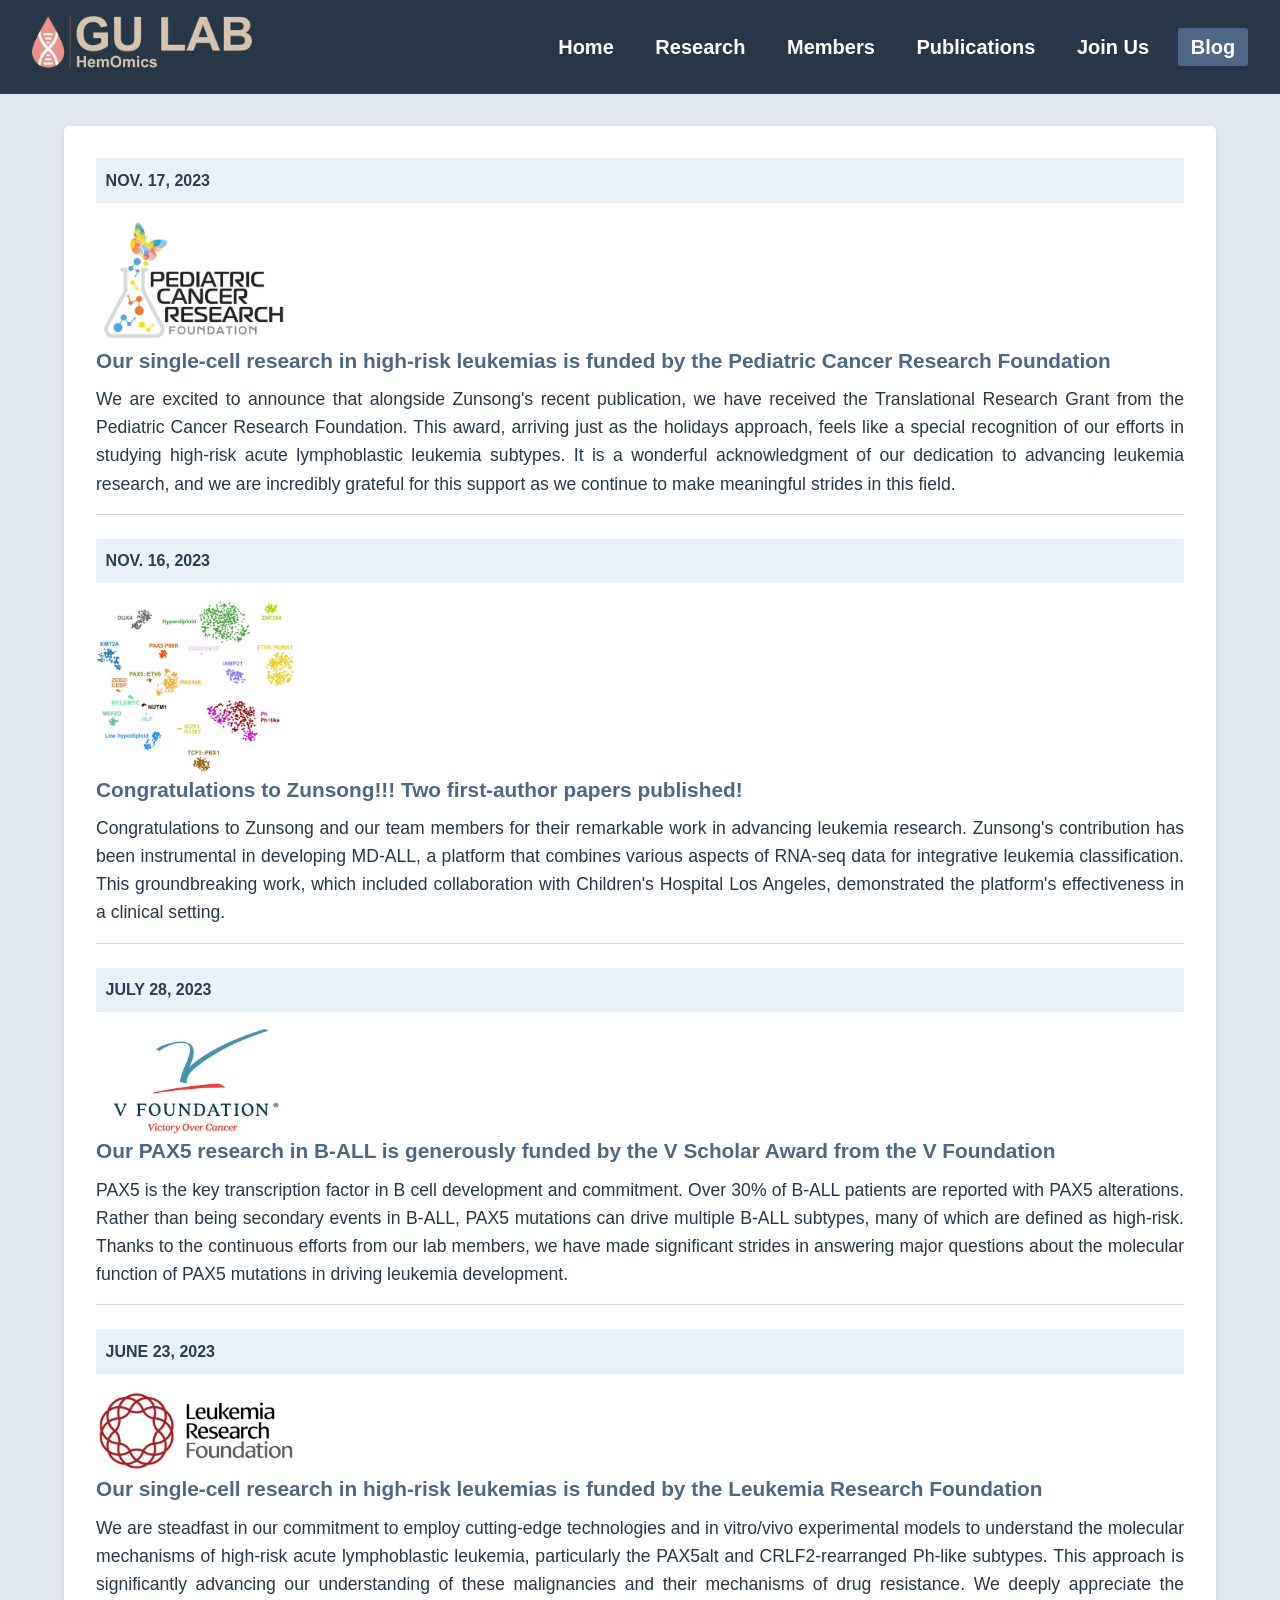
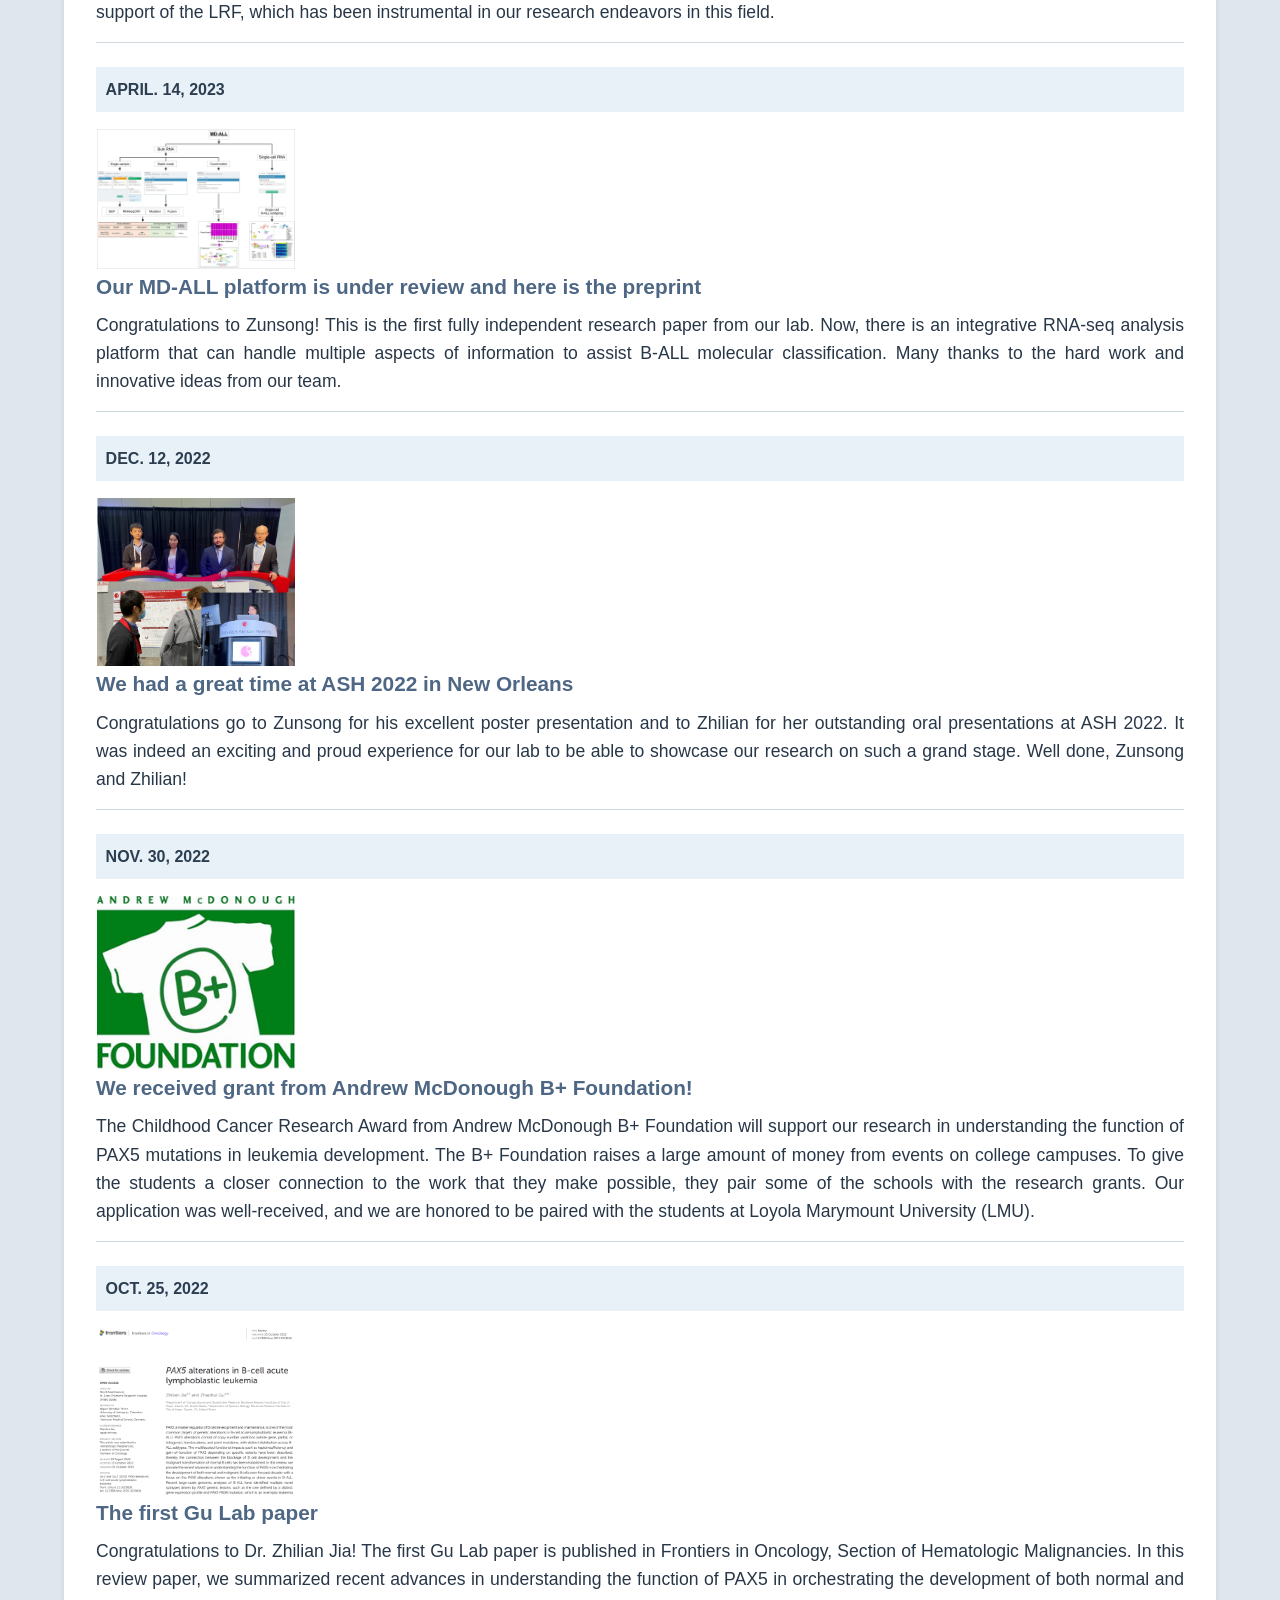
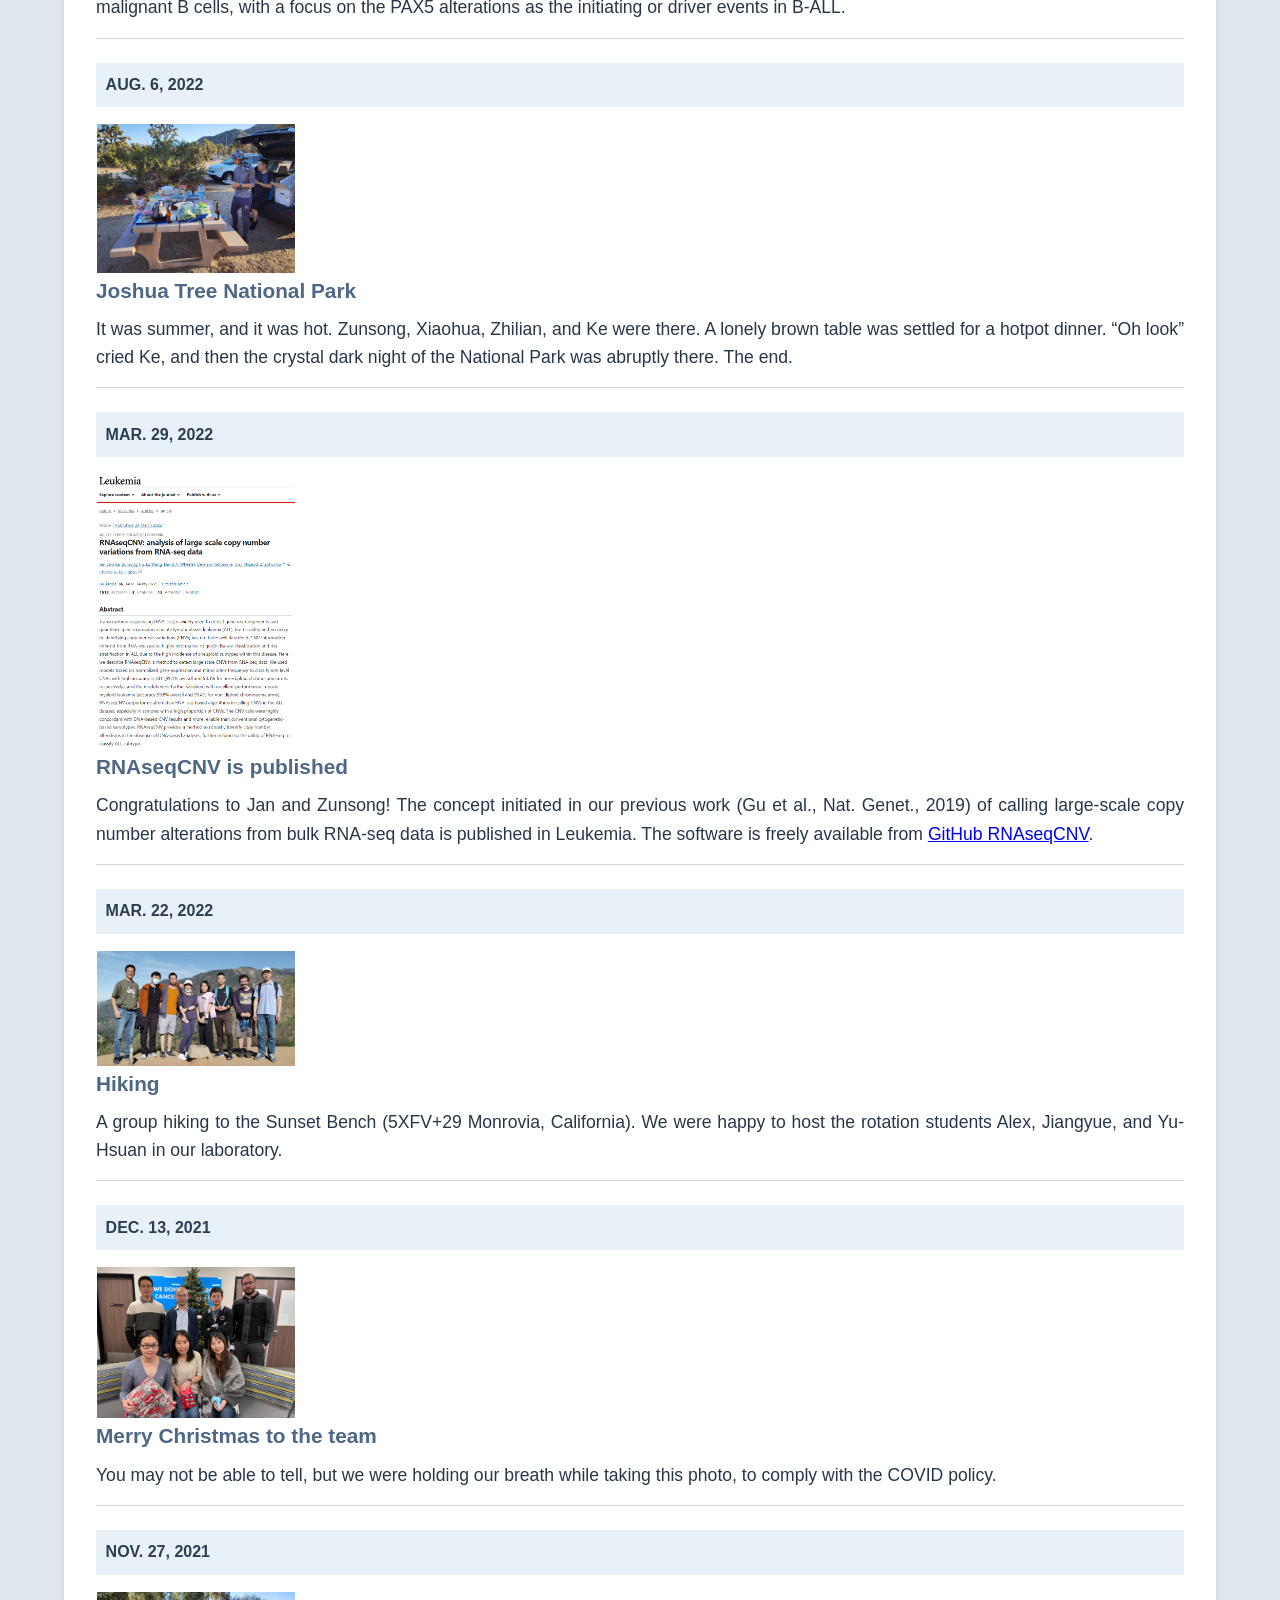
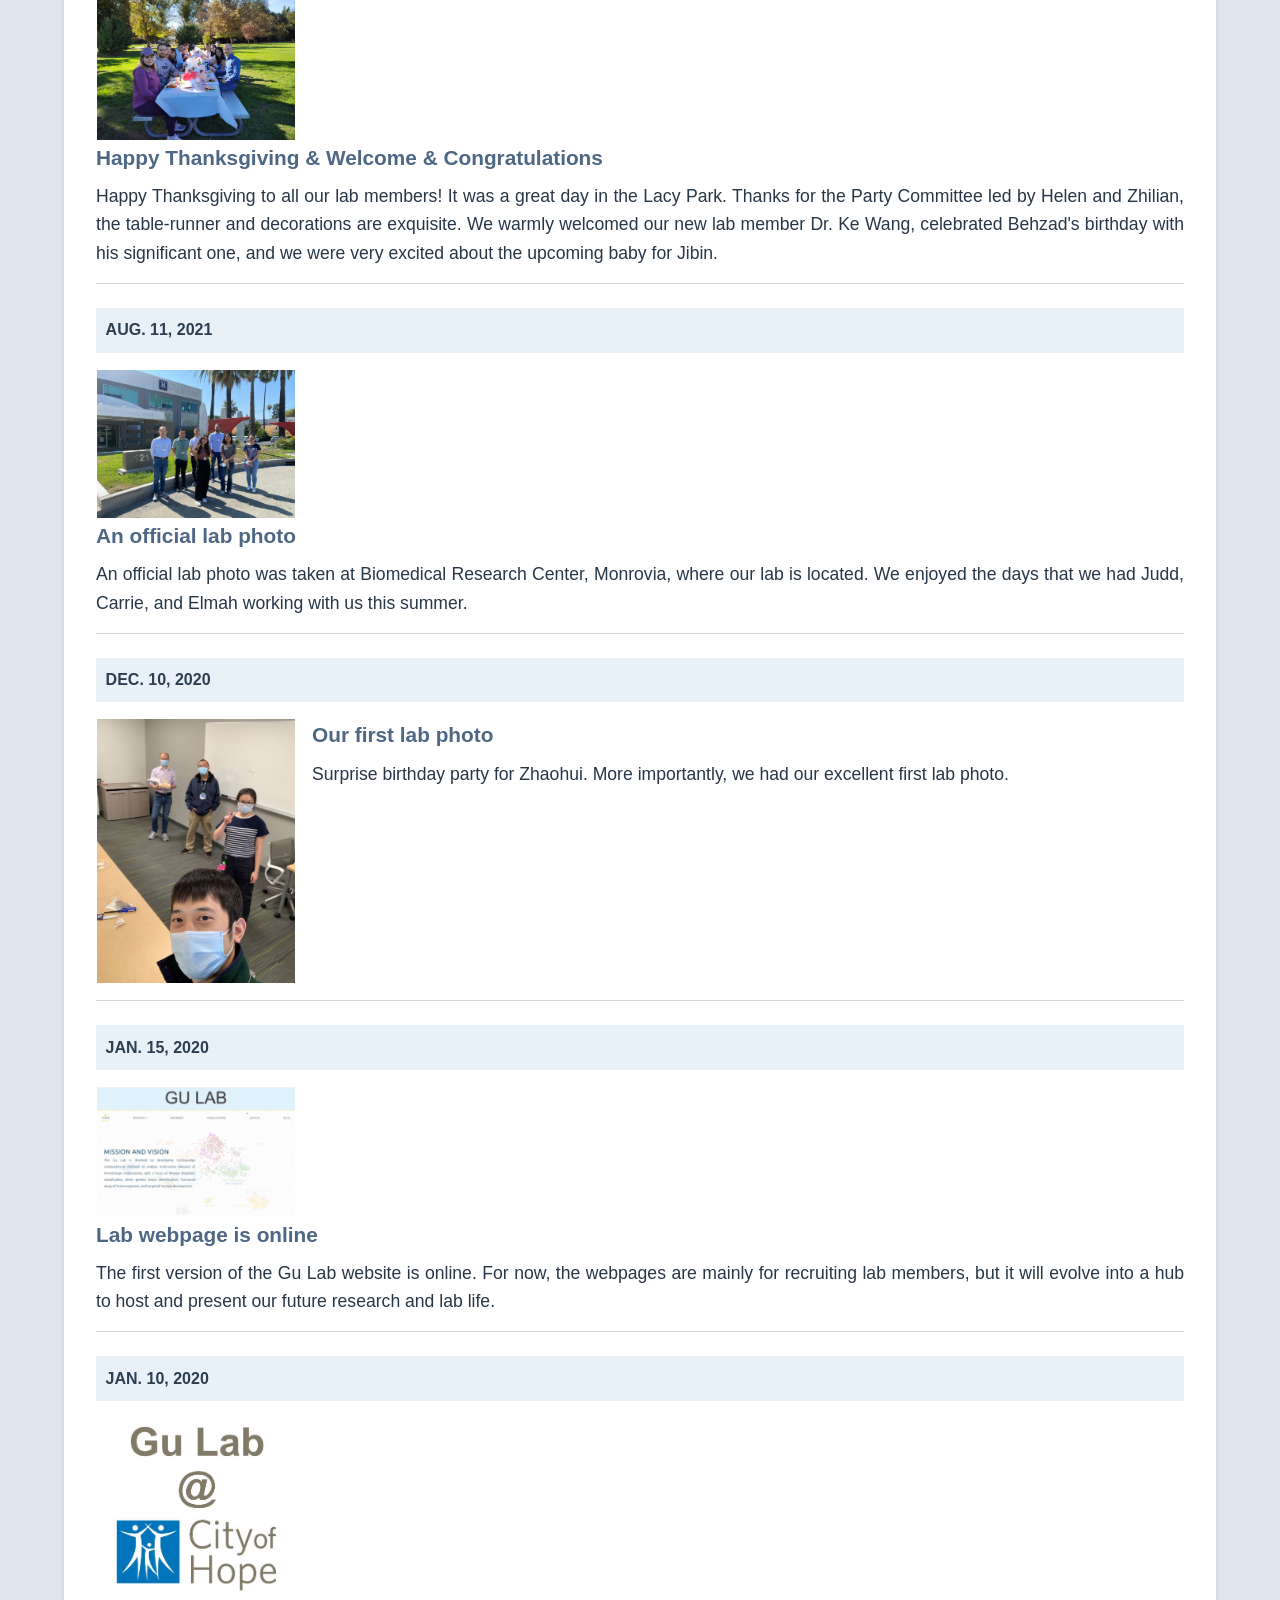
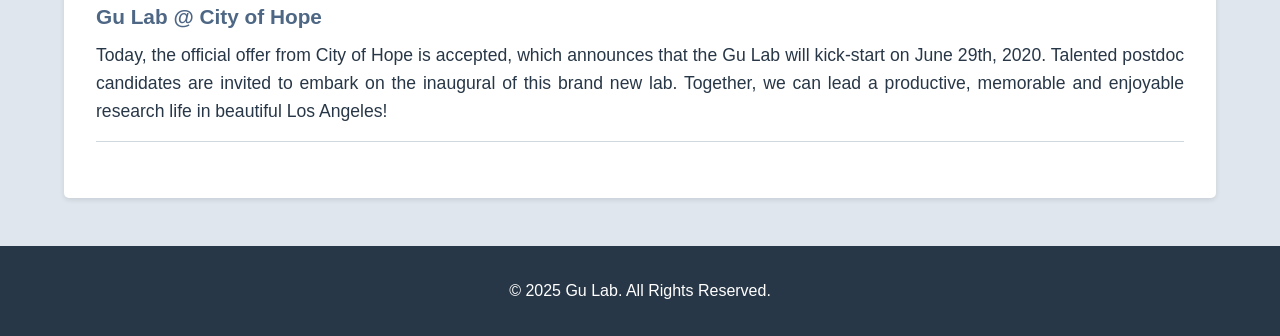
==== blog.html @ 985bade8 "Initial commit: Gu Lab website" ====
<!DOCTYPE html>
<html lang="en">
<head>
  <meta charset="UTF-8" />
  <meta name="viewport" content="width=device-width, initial-scale=1.0"/>
  <title>Gu Lab - Blog</title>
  <link rel="stylesheet" href="css/style.css" />
</head>
<body>
  <header class="site-header">
    <div class="header-container">
      <a href="index.html" class="logo">
        <img src="images/Gu-lab-logo-small.png" alt="Gu Lab Logo" />
      </a>
      <nav>
        <ul>
          <li><a href="index.html">Home</a></li>
          <li><a href="research.html">Research</a></li>
          <li><a href="members.html">Members</a></li>
          <li><a href="publications.html">Publications</a></li>
          <li><a href="join_us.html">Join Us</a></li>
          <li class="active"><a href="blog.html">Blog</a></li>
        </ul>
      </nav>
    </div>
  </header>

  <!-- MAIN CONTENT -->
  <main class="container">
    <section class="blog-section">

      <!-- 1) Nov. 17, 2023 -->
      <article class="blog-post">
        <time>Nov. 17, 2023</time>
        <div class="post-row">
          <div class="figure">
            <a href="https://pcrf-kids.org/pediatric-cancer-research/" target="_blank">
              <img src="images/blog/2023.11.17.PCRF-grant.JPG" alt="PCRF Grant" width="200">
            </a>
          </div>
          <div class="article-text">
            <h3>Our single-cell research in high-risk leukemias is funded by the Pediatric Cancer Research Foundation</h3>
            <p>
              We are excited to announce that alongside Zunsong's recent publication, we have received the Translational Research Grant from the Pediatric Cancer Research Foundation.
              This award, arriving just as the holidays approach, feels like a special recognition of our efforts in studying high-risk acute lymphoblastic leukemia subtypes.
              It is a wonderful acknowledgment of our dedication to advancing leukemia research, and we are incredibly grateful for this support as we continue to make meaningful strides in this field.
            </p>
          </div>
        </div>
      </article>

      <!-- 2) Nov. 16, 2023 -->
      <article class="blog-post">
        <time>Nov. 16, 2023</time>
        <div class="post-row">
          <div class="figure">
            <a href="https://pubmed.ncbi.nlm.nih.gov/37981856/" target="_blank">
              <img src="images/blog/2023.11.16.Zunsong.PubJPG.JPG" alt="Zunsong Publication" width="200">
            </a>
          </div>
          <div class="article-text">
            <h3>Congratulations to Zunsong!!! Two first-author papers published!</h3>
            <p>
              Congratulations to Zunsong and our team members for their remarkable work in advancing leukemia research.
              Zunsong's contribution has been instrumental in developing MD-ALL, a platform that combines various aspects of RNA-seq data for integrative leukemia classification.
              This groundbreaking work, which included collaboration with Children's Hospital Los Angeles, demonstrated the platform's effectiveness in a clinical setting.
            </p>
          </div>
        </div>
      </article>

      <!-- 3) July 28, 2023 -->
      <article class="blog-post">
        <time>July 28, 2023</time>
        <div class="post-row">
          <div class="figure">
            <a href="https://www.v.org/research-overview/" target="_blank">
              <img src="images/blog/2023.07.28.V.jpg" alt="V Foundation" width="200">
            </a>
          </div>
          <div class="article-text">
            <h3>Our PAX5 research in B-ALL is generously funded by the V Scholar Award from the V Foundation</h3>
            <p>
              PAX5 is the key transcription factor in B cell development and commitment.
              Over 30% of B-ALL patients are reported with PAX5 alterations.
              Rather than being secondary events in B-ALL, PAX5 mutations can drive multiple B-ALL subtypes, many of which are defined as high-risk.
              Thanks to the continuous efforts from our lab members, we have made significant strides in answering major questions about the molecular function of PAX5 mutations in driving leukemia development.
            </p>
          </div>
        </div>
      </article>

      <!-- 4) June 23, 2023 -->
      <article class="blog-post">
        <time>June 23, 2023</time>
        <div class="post-row">
          <div class="figure">
            <a href="https://leukemiarf.org/research/current-research/" target="_blank">
              <img src="images/blog/2023.06.23.LRF.jpg" alt="Leukemia Research Foundation" width="200">
            </a>
          </div>
          <div class="article-text">
            <h3>Our single-cell research in high-risk leukemias is funded by the Leukemia Research Foundation</h3>
            <p>
              We are steadfast in our commitment to employ cutting-edge technologies and in vitro/vivo experimental models to understand the molecular mechanisms of high-risk acute lymphoblastic leukemia,
              particularly the PAX5alt and CRLF2-rearranged Ph-like subtypes.
              This approach is significantly advancing our understanding of these malignancies and their mechanisms of drug resistance.
              We deeply appreciate the support of the LRF, which has been instrumental in our research endeavors in this field.
            </p>
          </div>
        </div>
      </article>

      <!-- 5) April 14, 2023 -->
      <article class="blog-post">
        <time>April. 14, 2023</time>
        <div class="post-row">
          <div class="figure">
            <a href="https://pubmed.ncbi.nlm.nih.gov/37090504/" target="_blank">
              <img src="images/blog/2023.04.14.MD-ALL.jpg" alt="MD-ALL Preprint" width="200">
            </a>
          </div>
          <div class="article-text">
            <h3>Our MD-ALL platform is under review and here is the preprint</h3>
            <p>
              Congratulations to Zunsong! This is the first fully independent research paper from our lab.
              Now, there is an integrative RNA-seq analysis platform that can handle multiple aspects of information to assist B-ALL molecular classification.
              Many thanks to the hard work and innovative ideas from our team.
            </p>
          </div>
        </div>
      </article>

      <!-- 6) Dec. 12, 2022 -->
      <article class="blog-post">
        <time>Dec. 12, 2022</time>
        <div class="post-row">
          <div class="figure">
            <a href="images/blog/2022.12.12.ASH.jpg" target="_blank">
              <img src="images/blog/2022.12.12.ASH.jpg" alt="ASH 2022" width="200">
            </a>
          </div>
          <div class="article-text">
            <h3>We had a great time at ASH 2022 in New Orleans</h3>
            <p>
              Congratulations go to Zunsong for his excellent poster presentation and to Zhilian for her outstanding oral presentations at ASH 2022.
              It was indeed an exciting and proud experience for our lab to be able to showcase our research on such a grand stage. Well done, Zunsong and Zhilian!
            </p>
          </div>
        </div>
      </article>

      <!-- 7) Nov. 30, 2022 -->
      <article class="blog-post">
        <time>Nov. 30, 2022</time>
        <div class="post-row">
          <div class="figure">
            <a href="https://www.bepositive.org/research" target="_blank">
              <img src="images/blog/2022.11.30.B+.png" alt="B+ Foundation" width="200">
            </a>
          </div>
          <div class="article-text">
            <h3>We received grant from Andrew McDonough B+ Foundation!</h3>
            <p>
              The Childhood Cancer Research Award from Andrew McDonough B+ Foundation will support our research in understanding the function of PAX5 mutations in leukemia development.
              The B+ Foundation raises a large amount of money from events on college campuses. To give the students a closer connection to the work that they make possible, they pair some of the schools with the research grants.
              Our application was well-received, and we are honored to be paired with the students at Loyola Marymount University (LMU).
            </p>
          </div>
        </div>
      </article>

      <!-- 8) Oct. 25, 2022 -->
      <article class="blog-post">
        <time>Oct. 25, 2022</time>
        <div class="post-row">
          <div class="figure">
            <a href="https://doi.org/10.3389/fonc.2022.1023606" target="_blank">
              <img src="images/blog/2022.10.25.ZJ paper.png" alt="First Gu Lab paper" width="200">
            </a>
          </div>
          <div class="article-text">
            <h3>The first Gu Lab paper</h3>
            <p>
              Congratulations to Dr. Zhilian Jia! The first Gu Lab paper is published in Frontiers in Oncology, Section of Hematologic Malignancies.
              In this review paper, we summarized recent advances in understanding the function of PAX5 in orchestrating the development of both normal
              and malignant B cells, with a focus on the PAX5 alterations as the initiating or driver events in B-ALL.
            </p>
          </div>
        </div>
      </article>

      <!-- 9) Aug. 6, 2022 -->
      <article class="blog-post">
        <time>Aug. 6, 2022</time>
        <div class="post-row">
          <div class="figure">
            <a href="images/blog/2022.08.06.JoshuaTree.jpg" target="_blank">
              <img src="images/blog/2022.08.06.JoshuaTree.jpg" alt="Joshua Tree" width="200">
            </a>
          </div>
          <div class="article-text">
            <h3>Joshua Tree National Park</h3>
            <p>
              It was summer, and it was hot. Zunsong, Xiaohua, Zhilian, and Ke were there. A lonely brown table was settled for a hotpot dinner.
              “Oh look” cried Ke, and then the crystal dark night of the National Park was abruptly there. The end.
            </p>
          </div>
        </div>
      </article>

      <!-- 10) Mar. 29, 2022 -->
      <article class="blog-post">
        <time>Mar. 29, 2022</time>
        <div class="post-row">
          <div class="figure">
            <a href="https://www.nature.com/articles/s41375-022-01547-8" target="_blank">
              <img src="images/blog/2022.03.29.RNAseqCNV.png" alt="RNAseqCNV" width="200">
            </a>
          </div>
          <div class="article-text">
            <h3>RNAseqCNV is published</h3>
            <p>
              Congratulations to Jan and Zunsong! The concept initiated in our previous work (Gu et al., Nat. Genet., 2019) of calling large-scale copy number alterations from bulk RNA-seq data is published in Leukemia.
              The software is freely available from <a href="https://github.com/honzee/RNAseqCNV" target="_blank">GitHub RNAseqCNV</a>.
            </p>
          </div>
        </div>
      </article>

      <!-- 11) Mar. 22, 2022 -->
      <article class="blog-post">
        <time>Mar. 22, 2022</time>
        <div class="post-row">
          <div class="figure">
            <a href="images/blog/2022.03.22.rotationStudents.jpg" target="_blank">
              <img src="images/blog/2022.03.22.rotationStudents.jpg" alt="Rotation Students" width="200">
            </a>
          </div>
          <div class="article-text">
            <h3>Hiking</h3>
            <p>
              A group hiking to the Sunset Bench (5XFV+29 Monrovia, California). We were happy to host the rotation students Alex, Jiangyue, and Yu-Hsuan in our laboratory.
            </p>
          </div>
        </div>
      </article>

      <!-- 12) Dec. 13, 2021 -->
      <article class="blog-post">
        <time>Dec. 13, 2021</time>
        <div class="post-row">
          <div class="figure">
            <a href="images/blog/2021.12.13.Christmas.jpg" target="_blank">
              <img src="images/blog/2021.12.13.Christmas.jpg" alt="Christmas 2021" width="200">
            </a>
          </div>
          <div class="article-text">
            <h3>Merry Christmas to the team</h3>
            <p>
              You may not be able to tell, but we were holding our breath while taking this photo, to comply with the COVID policy.
            </p>
          </div>
        </div>
      </article>

      <!-- 13) Nov. 27, 2021 -->
      <article class="blog-post">
        <time>Nov. 27, 2021</time>
        <div class="post-row">
          <div class="figure">
            <a href="images/blog/2021.11.27.Thanksgiving_welcome.jpg" target="_blank">
              <img src="images/blog/2021.11.27.Thanksgiving_welcome.jpg" alt="Thanksgiving Welcome" width="200">
            </a>
          </div>
          <div class="article-text">
            <h3>Happy Thanksgiving &amp; Welcome &amp; Congratulations</h3>
            <p>
              Happy Thanksgiving to all our lab members! It was a great day in the Lacy Park.
              Thanks for the Party Committee led by Helen and Zhilian, the table-runner and decorations are exquisite.
              We warmly welcomed our new lab member Dr. Ke Wang, celebrated Behzad's birthday with his significant one,
              and we were very excited about the upcoming baby for Jibin.
            </p>
          </div>
        </div>
      </article>

      <!-- 14) Aug. 11, 2021 -->
      <article class="blog-post">
        <time>Aug. 11, 2021</time>
        <div class="post-row">
          <div class="figure">
            <a href="images/blog/2021.08.11.Judd&Carrie.jpg" target="_blank">
              <img src="images/blog/2021.08.11.Judd&Carrie.jpg" alt="Official Lab Photo" width="200">
            </a>
          </div>
          <div class="article-text">
            <h3>An official lab photo</h3>
            <p>
              An official lab photo was taken at Biomedical Research Center, Monrovia, where our lab is located.
              We enjoyed the days that we had Judd, Carrie, and Elmah working with us this summer.
            </p>
          </div>
        </div>
      </article>

      <!-- 15) Dec. 10, 2020 -->
      <article class="blog-post">
        <time>Dec. 10, 2020</time>
        <div class="post-row">
          <div class="figure">
            <a href="images/blog/2020.12.10.1st-LabPhoto.jpg" target="_blank">
              <img src="images/blog/2020.12.10.1st-LabPhoto.jpg" alt="First Lab Photo" width="200">
            </a>
          </div>
          <div class="article-text">
            <h3>Our first lab photo</h3>
            <p>
              Surprise birthday party for Zhaohui. More importantly, we had our excellent first lab photo.
            </p>
          </div>
        </div>
      </article>

      <!-- 16) Jan. 15, 2020 -->
      <article class="blog-post">
        <time>Jan. 15, 2020</time>
        <div class="post-row">
          <div class="figure">
            <a href="#">
              <img src="images/blog/2020.01.15.labWebpage.png" alt="Lab Webpage Online" width="200">
            </a>
          </div>
          <div class="article-text">
            <h3>Lab webpage is online</h3>
            <p>
              The first version of the Gu Lab website is online.
              For now, the webpages are mainly for recruiting lab members, but it will evolve into a hub to host and present our future research
              and lab life.
            </p>
          </div>
        </div>
      </article>

      <!-- 17) Jan. 10, 2020 -->
      <article class="blog-post">
        <time>Jan. 10, 2020</time>
        <div class="post-row">
          <div class="figure">
            <a href="#">
              <img src="images/blog/2020.01.10.GuLabCOH.jpg" alt="Gu Lab @ City of Hope" width="200">
            </a>
          </div>
          <div class="article-text">
            <h3>Gu Lab @ City of Hope</h3>
            <p>
              Today, the official offer from City of Hope is accepted, which announces that the Gu Lab will kick-start on June 29th, 2020.
              Talented postdoc candidates are invited to embark on the inaugural of this brand new lab.
              Together, we can lead a productive, memorable and enjoyable research life in beautiful Los Angeles!
            </p>
          </div>
        </div>
      </article>

    </section>
  </main>

  <footer class="site-footer">
    <div class="container footer-container">
      <p>&copy; 2025 Gu Lab. All Rights Reserved.</p>
    </div>
  </footer>
</body>
</html>
---- css/style.css ----
/* ------------------------------------
   RESET & VARIABLES
------------------------------------ */
* {
	margin: 0;
	padding: 0;
	box-sizing: border-box;
}
:root {
	--dark-blue: #283747;      /* For header, footer, etc. */
	--metallic-blue: #4e6785;  /* Accent color */
	--light-blue: #dfe6ed;     /* Page background or highlight */
	--white: #ffffff;
	--max-width: 1200px;
	--font-family: "Helvetica Neue", Helvetica, Arial, sans-serif;
}

/* ------------------------------------
	 BODY
------------------------------------ */
body {
	font-family: var(--font-family);
	background: var(--light-blue);
	color: var(--dark-blue);
	line-height: 1.6;
}

/* A container with standard width & horizontal padding */
.container {
	width: 90%;
	max-width: var(--max-width);
	margin: auto;
	padding: 1rem 0;
}

/* ------------------------------------
	 HEADER
------------------------------------ */
.site-header {
	background: var(--dark-blue);
	color: var(--white);
	padding: 1rem 0; /* top ribbon */
}

.header-container {
	display: flex;
	align-items: center;
	justify-content: space-between;
	/* Increase left & right space */
	padding: 0 2rem;
}

.logo img {
	max-width: 220px;
	height: auto;
}

nav ul {
	list-style: none;
	display: flex;
}

/* Slightly smaller margin between items so there's space on the right for 'Blog' */
nav ul li {
	margin-left: 1rem;
}

nav ul li a {
	text-decoration: none;
	color: var(--white);
	font-weight: bold;
	/* 25% bigger font */
	font-size: 1.25rem;
	padding: 0.5rem 0.8rem;
	border-radius: 3px;
	transition: background 0.3s ease;
}

nav ul li a:hover {
	background: var(--metallic-blue);
}

nav ul li.active a {
	background: var(--metallic-blue);
}

/* ------------------------------------
	 SLIDER (Home Page)
------------------------------------ */
.slider {
	position: relative;
	width: 100%;
	height: 70vh; /* 70% of viewport height */
	overflow: hidden;
	margin-bottom: 1rem;
}

.slides {
	display: flex;
	height: 100%;
	/* JS handles continuous motion */
}

.slide {
	min-width: 100%;
	display: flex;
	align-items: center;
	justify-content: center;
}

.slide img {
	display: block;
	object-fit: contain;
	max-height: 100%;
	margin: auto;
}

/* Caption overlay at bottom of the slider */
.slider-caption {
	position: absolute;
	bottom: 0;
	left: 0;
	width: 100%;
	background: rgba(46, 64, 83, 0.7);
	color: var(--white);
	text-align: center;
	padding: 1rem 0.5rem;
}

.slider-caption h1 {
	font-size: 2rem;
	margin-bottom: 0.5rem;
}

.slider-caption p {
	margin: 0.2rem 0;
	font-size: 1.1rem;
}

/* ARROW CONTROLS - bigger & more obvious */
.arrow {
	position: absolute;
	top: 50%;
	transform: translateY(-50%);
	color: #fff;
	font-size: 3rem;  /* bigger arrow */
	cursor: pointer;
	opacity: 0.7;
	padding: 0.5rem;
	z-index: 2; /* Above slides */
	background: rgba(0,0,0,0.3); /* faint dark background */
	border-radius: 5px;
}
.arrow:hover {
	opacity: 1;
}
.arrow-left {
	left: 10px;
}
.arrow-right {
	right: 10px;
}

/* ------------------------------------
	 MAIN CONTENT
------------------------------------ */
main.container {
	margin-top: 1rem;
}

.mission,
.content-section,
.blog-section,
.members-list {
	background: var(--white);
	border-radius: 5px;
	box-shadow: 0 2px 5px rgba(0,0,0,0.1);
	padding: 2rem;
	margin-bottom: 2rem;
}

.mission h1,
.mission h2,
.content-section h2,
.blog-section h2,
.members-list h2 {
	margin-bottom: 1rem;
	font-size: 1.8rem;
	color: var(--metallic-blue);
}

.mission p,
.content-section p {
    margin-bottom: 12px; /* Increases space between paragraphs */
    line-height: 1.6; /* Optional: Improves readability */
}
.blog-section p,
.members-list p {
	font-size: 1.1rem;
	color: var(--dark-blue);
	text-align: justify;
}

/* For images on the research page, if any */
.research-image {
	max-width: 100%;
	height: auto;
	margin-bottom: 1rem;
}

/* ------------------------------------
	 BLOG
------------------------------------ */
.blog-post {
	/* Horizontal line to separate each post */
	border-bottom: 1px solid #cfd8dc;
	padding-bottom: 1rem;
	margin-bottom: 1.5rem;
}

.blog-post time {
	display: block;
	width: 100%;
	background-color: #e8f1f8;  /* or your chosen color */
	font-weight: bold;
	color: #2c3e50;             /* easy-to-see color */
	text-transform: uppercase;
	padding: 0.6rem;
	margin-bottom: 1rem;        /* space below the ribbon */
}

/* The rest of the blog layout */
.post-row {
	display: flex;
	flex-wrap: wrap;
}
.figure {
	margin-right: 1rem;
}
.figure img {
	border: 1px solid #fff;
	display: block;
	width: 200px;
	height: auto;
}
.article-text h3 {
	margin-bottom: 0.5rem;
	color: var(--metallic-blue);
	font-size: 1.3rem;
}
.article-text p {
	font-size: 1.1rem;
	color: var(--dark-blue);
	text-align: justify;
}

/* ------------------------------------
	 MEMBERS
------------------------------------ */
.member {
	/* Horizontal line to separate each member */
	border-bottom: 1px solid #cfd8dc;
	padding-bottom: 1rem;
	margin-bottom: 2rem;
}

.member-layout {
	display: flex;
	flex-wrap: wrap;
	align-items: flex-start;
	margin-top: 1rem;
}

.member-photo.oval {
	width: 200px;
	height: 260px; 
	overflow: hidden;
	border-radius: 50% / 35%; /* oval shape */
	margin-right: 2rem;
	margin-bottom: 1rem;
	flex-shrink: 0;
}

.member-photo.oval img {
	width: 100%;
	height: 100%;
	object-fit: cover;
}

.member-details h3 {
	color: var(--metallic-blue);
	margin-bottom: 0.5rem;
	font-size: 1.3rem;
}

.member-details ul {
	list-style: disc;
	margin-left: 1.5rem;
	margin-bottom: 1rem;
}

/* Force alumni text left-aligned */
.alumni-block p {
	text-align: left !important;
}

/* ------------------------------------
	 FOOTER
------------------------------------ */
.site-footer {
	background: var(--dark-blue);
	color: var(--white);
	text-align: center;
	padding: 1rem 0;
}

.footer-container {
	display: flex;
	justify-content: center;
}

/* ------------------------------------
	 RESPONSIVE
------------------------------------ */
@media (max-width: 768px) {
	.header-container {
	  flex-direction: column;
	  align-items: flex-start;
	  padding: 0 1rem;
	}
  
	nav ul {
	  flex-direction: column;
	  margin-top: 1rem;
	}
  
	nav ul li {
	  margin-left: 0;
	  margin-bottom: 0.5rem;
	}
  
	.slider {
	  height: 50vh;
	}
  
	.slider-caption h1 {
	  font-size: 1.5rem;
	}
  
	.logo img {
	  max-width: 180px;
	}
  
	.post-row {
	  flex-direction: column;
	}
	.figure {
	  margin-right: 0;
	  margin-bottom: 1rem;
	}
  
	.member-photo.oval {
	  margin-right: 0;
	  margin-bottom: 1rem;
	}
}

/* ------------------------------------
   RESEARCH DIRECTION SECTIONS
------------------------------------ */
.research-direction {
  background: var(--white);
  border-radius: 5px;
  box-shadow: 0 2px 5px rgba(0,0,0,0.1);
  padding: 2rem;
  margin-bottom: 2rem;
}

.research-direction h2 {
  margin-bottom: 1rem;
  font-size: 1.8rem;
  color: var(--metallic-blue);
}

.research-direction p {
  font-size: 1.1rem;
  color: var(--dark-blue);
  text-align: justify;
  margin-bottom: 12px; /* Increases space between paragraphs */
  line-height: 1.6; /* Optional: Improves readability */
}

.research-direction ul {
  margin-left: 1.5rem;
  margin-top: 0.5rem;
}

/* ------------------------------------
   FIGURE PLACEHOLDER STYLE
------------------------------------ */
.figure-placeholder {
  text-align: center;
  margin: 1rem 0;
}

.figure-placeholder img {
  max-width: 100%;
  height: auto;
}
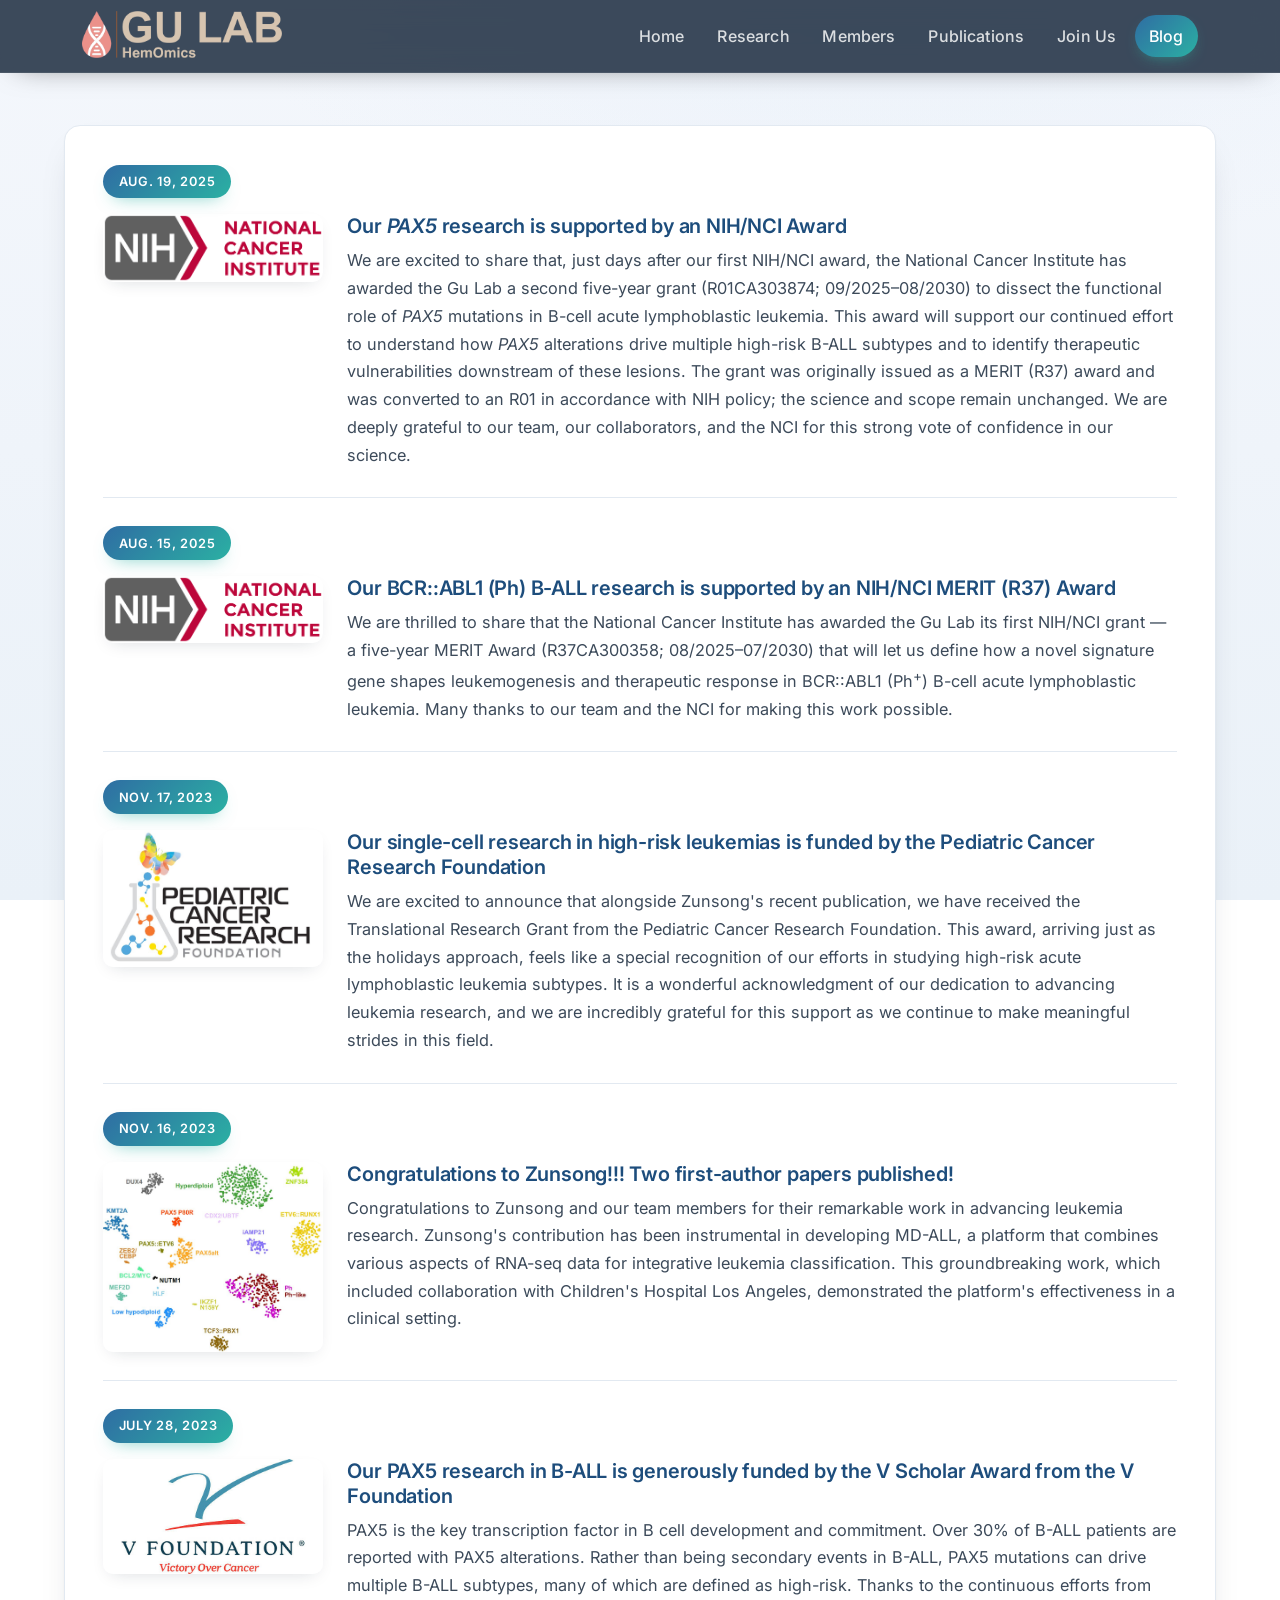
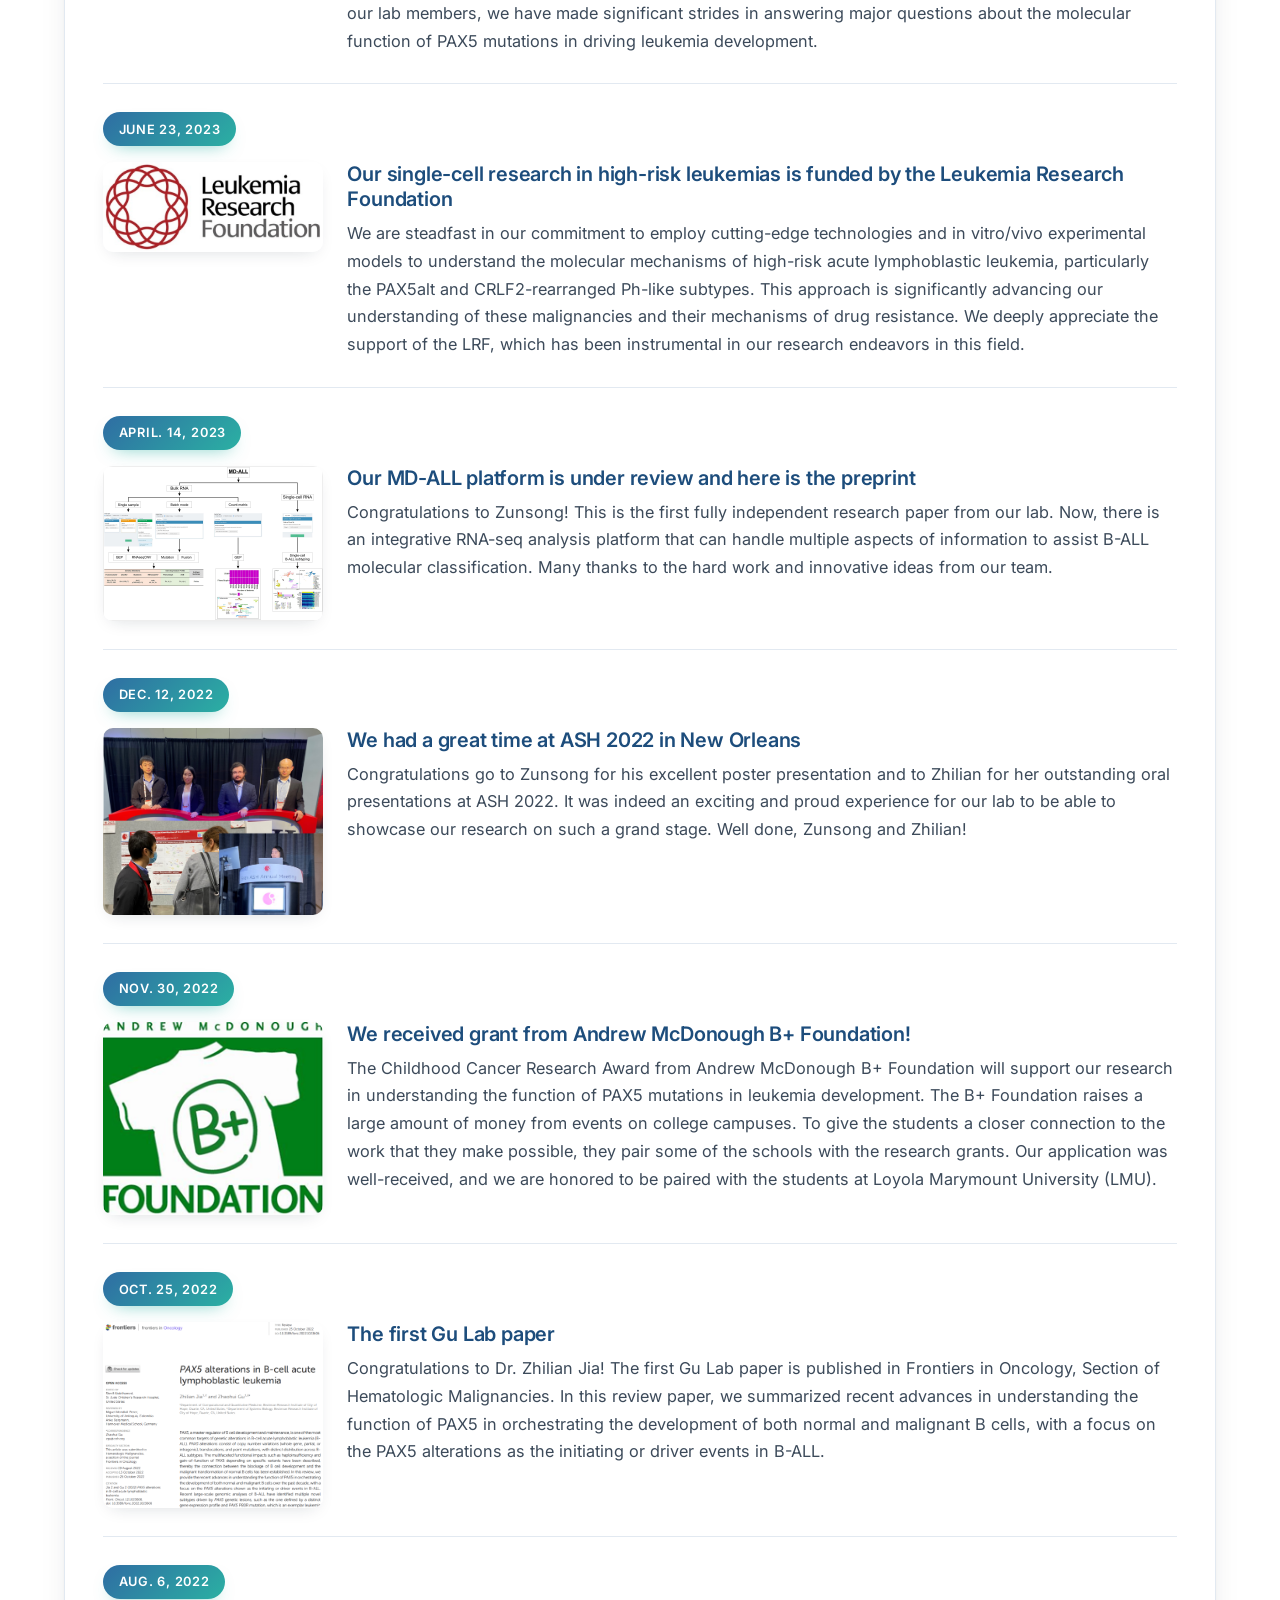
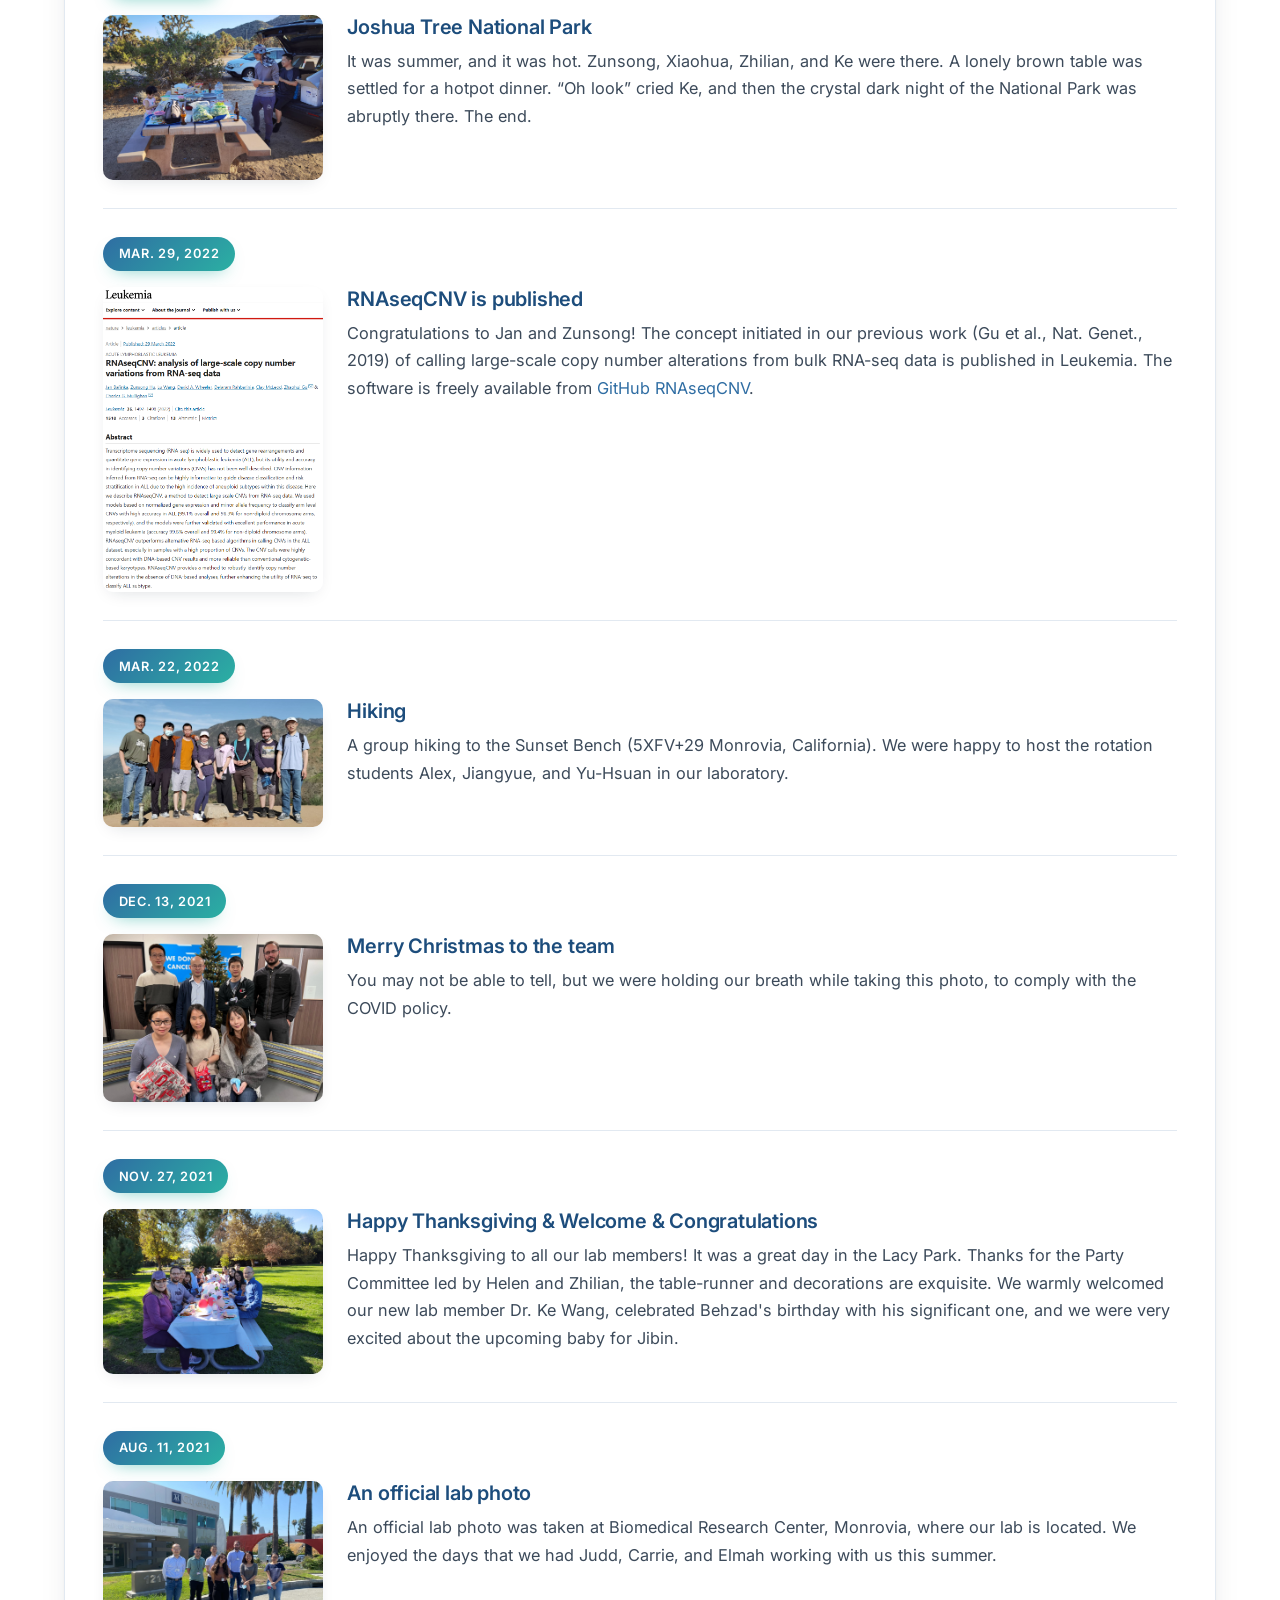
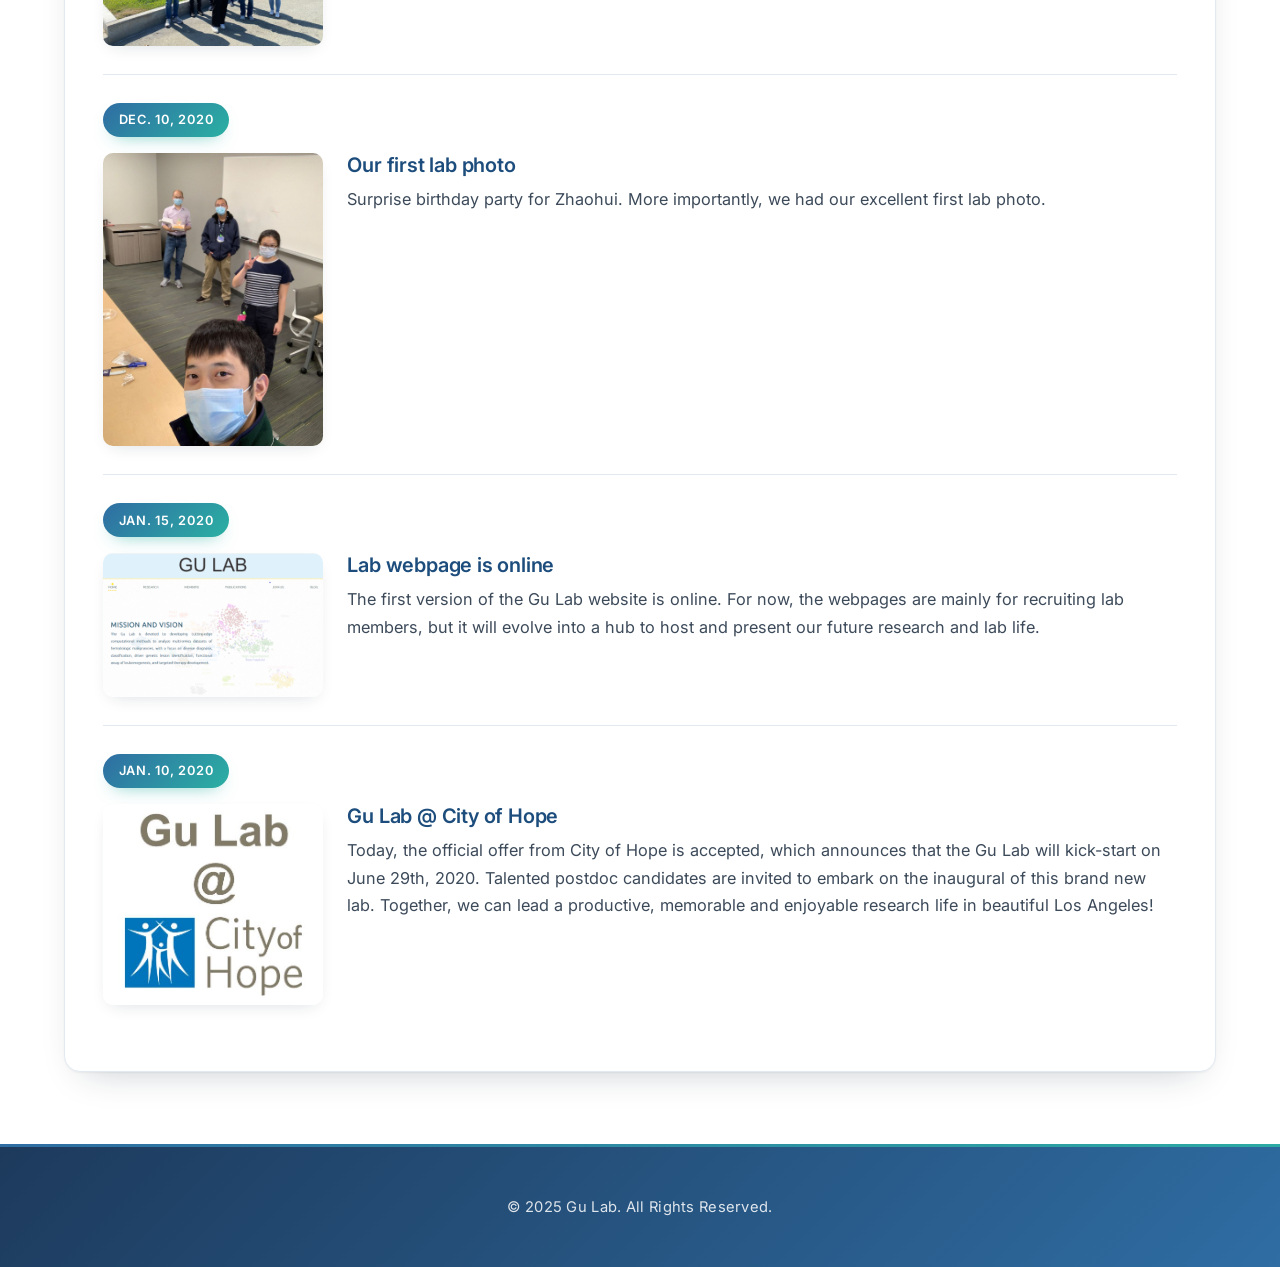
==== commit 2b4076a4: "Reorganize, fix, and modernize the Gu Lab website - Move alumni bios into alumni/; archive old photo" ====
--- a/blog.html
+++ b/blog.html
@@ -29,6 +29,46 @@
   <main class="container">
     <section class="blog-section">
 
+      <!-- Aug. 19, 2025 -->
+      <article class="blog-post">
+        <time>Aug. 19, 2025</time>
+        <div class="post-row">
+          <div class="figure">
+            <img src="images/blog/2026.05.28.NIH_NCI.png" alt="NIH/NCI" width="200">
+          </div>
+          <div class="article-text">
+            <h3>Our <em>PAX5</em> research is supported by an NIH/NCI Award</h3>
+            <p>
+              We are excited to share that, just days after our first NIH/NCI award, the National Cancer Institute has
+              awarded the Gu Lab a second five-year grant (R01CA303874; 09/2025&ndash;08/2030) to dissect the functional role of
+              <em>PAX5</em> mutations in B-cell acute lymphoblastic leukemia. This award will support our continued effort to understand how <em>PAX5</em>
+              alterations drive multiple high-risk B-ALL subtypes and to identify therapeutic vulnerabilities downstream of these lesions.
+              The grant was originally issued as a MERIT (R37) award and was converted to an R01 in accordance with NIH policy;
+              the science and scope remain unchanged. We are deeply grateful to our team, our collaborators, and the NCI for this strong vote of confidence in our science.
+            </p>
+          </div>
+        </div>
+      </article>
+
+      <!-- Aug. 15, 2025 -->
+      <article class="blog-post">
+        <time>Aug. 15, 2025</time>
+        <div class="post-row">
+          <div class="figure">
+            <img src="images/blog/2026.05.28.NIH_NCI.png" alt="NIH/NCI" width="200">
+          </div>
+          <div class="article-text">
+            <h3>Our BCR::ABL1 (Ph) B-ALL research is supported by an NIH/NCI MERIT (R37) Award</h3>
+            <p>
+              We are thrilled to share that the National Cancer Institute has awarded the Gu Lab its first NIH/NCI grant &mdash;
+              a five-year MERIT Award (R37CA300358; 08/2025&ndash;07/2030) that will let us define how a novel signature gene
+              shapes leukemogenesis and therapeutic response in BCR::ABL1 (Ph<sup>+</sup>) B-cell acute lymphoblastic leukemia.
+              Many thanks to our team and the NCI for making this work possible.
+            </p>
+          </div>
+        </div>
+      </article>
+
       <!-- 1) Nov. 17, 2023 -->
       <article class="blog-post">
         <time>Nov. 17, 2023</time>
@@ -176,7 +216,7 @@
         <div class="post-row">
           <div class="figure">
             <a href="https://doi.org/10.3389/fonc.2022.1023606" target="_blank">
-              <img src="images/blog/2022.10.25.ZJ paper.png" alt="First Gu Lab paper" width="200">
+              <img src="images/blog/2022.10.25.ZJ-paper.png" alt="First Gu Lab paper" width="200">
             </a>
           </div>
           <div class="article-text">
--- a/css/style.css
+++ b/css/style.css
@@ -1,31 +1,107 @@
-/* ------------------------------------
-   RESET & VARIABLES
+/* =====================================================================
+   Gu Lab — stylesheet
+   Modern refresh (2026). Structure/class hooks preserved so every page
+   restyles from this single file; no per-page HTML changes required.
+===================================================================== */
+
+@import url('https://fonts.googleapis.com/css2?family=Inter:wght@400;500;600;700&family=Spectral:ital,wght@0,500;0,600;0,700;1,500&display=swap');
+
+/* ------------------------------------
+   DESIGN TOKENS
+------------------------------------ */
+:root {
+	/* Brand identity (academic blue, kept from the original) */
+	--dark-blue: #1b3350;       /* legacy hook: header/footer base */
+	--metallic-blue: #2f6da3;   /* legacy hook: accent */
+	--light-blue: #eef3f9;      /* legacy hook: page background */
+	--white: #ffffff;
+
+	/* Extended palette */
+	--ink: #15263a;             /* darkest headings */
+	--body: #3c4a5a;            /* body text on light */
+	--muted: #6b7a8c;           /* secondary text */
+	--line: #e2e9f1;            /* hairline borders */
+	--brand: #2f6da3;           /* primary accent / links */
+	--brand-strong: #1d4d7c;
+	--brand-soft: #eaf2fb;      /* tinted hover / highlight */
+	--accent: #2bb0a3;          /* teal, used sparingly in gradients */
+
+	--grad-brand: linear-gradient(135deg, #1d3a5c 0%, #2f6da3 100%);
+	--grad-accent: linear-gradient(135deg, #2f6da3 0%, #2bb0a3 100%);
+	--page-bg: radial-gradient(1200px 600px at 70% -10%, #eaf1fa 0%, rgba(234,241,250,0) 60%), linear-gradient(180deg, #f4f7fc 0%, #eaf1f8 100%);
+
+	--max-width: 1180px;
+	--font-sans: "Inter", "Helvetica Neue", Helvetica, Arial, sans-serif;
+	--font-serif: "Spectral", Georgia, "Times New Roman", serif;
+	--font-family: var(--font-sans); /* legacy hook */
+
+	--r-sm: 10px;
+	--r: 16px;
+	--r-lg: 22px;
+	--r-pill: 999px;
+
+	--shadow-sm: 0 1px 2px rgba(16,32,48,.06);
+	--shadow: 0 6px 18px -8px rgba(16,32,48,.18);
+	--shadow-card: 0 1px 2px rgba(16,32,48,.05), 0 16px 36px -20px rgba(16,32,48,.28);
+	--shadow-lg: 0 24px 60px -24px rgba(16,32,48,.40);
+
+	--ease: cubic-bezier(.4, 0, .2, 1);
+	--t: 200ms var(--ease);
+	--t-slow: 380ms var(--ease);
+}
+
+/* ------------------------------------
+   RESET & BASE
 ------------------------------------ */
 * {
 	margin: 0;
 	padding: 0;
 	box-sizing: border-box;
 }
-:root {
-	--dark-blue: #283747;      /* For header, footer, etc. */
-	--metallic-blue: #4e6785;  /* Accent color */
-	--light-blue: #dfe6ed;     /* Page background or highlight */
-	--white: #ffffff;
-	--max-width: 1200px;
-	--font-family: "Helvetica Neue", Helvetica, Arial, sans-serif;
-}
-
-/* ------------------------------------
-	 BODY
------------------------------------- */
+
+html {
+	scroll-behavior: smooth;
+	-webkit-text-size-adjust: 100%;
+}
+
 body {
-	font-family: var(--font-family);
-	background: var(--light-blue);
-	color: var(--dark-blue);
-	line-height: 1.6;
-}
-
-/* A container with standard width & horizontal padding */
+	font-family: var(--font-sans);
+	background: var(--page-bg);
+	background-attachment: fixed;
+	color: var(--body);
+	line-height: 1.65;
+	min-height: 100vh;
+	-webkit-font-smoothing: antialiased;
+	text-rendering: optimizeLegibility;
+}
+
+img {
+	max-width: 100%;
+}
+
+a {
+	color: var(--brand);
+	text-decoration: none;
+	transition: color var(--t);
+}
+
+h1, h2, h3, h4 {
+	color: var(--ink);
+	line-height: 1.25;
+	letter-spacing: -0.01em;
+}
+
+::selection {
+	background: rgba(47, 109, 163, .18);
+}
+
+:focus-visible {
+	outline: 3px solid rgba(47, 109, 163, .45);
+	outline-offset: 2px;
+	border-radius: 4px;
+}
+
+/* Standard width container */
 .container {
 	width: 90%;
 	max-width: var(--max-width);
@@ -34,65 +110,83 @@
 }
 
 /* ------------------------------------
-	 HEADER
+   HEADER  (sticky, glassy)
 ------------------------------------ */
 .site-header {
-	background: var(--dark-blue);
+	position: sticky;
+	top: 0;
+	z-index: 50;
+	background: rgba(20, 36, 56, .82);
+	-webkit-backdrop-filter: saturate(160%) blur(12px);
+	backdrop-filter: saturate(160%) blur(12px);
 	color: var(--white);
-	padding: 1rem 0; /* top ribbon */
+	border-bottom: 1px solid rgba(255, 255, 255, .08);
+	box-shadow: 0 8px 30px -18px rgba(0, 0, 0, .6);
 }
 
 .header-container {
 	display: flex;
 	align-items: center;
 	justify-content: space-between;
-	/* Increase left & right space */
-	padding: 0 2rem;
-}
+	gap: 1rem;
+	max-width: var(--max-width);
+	margin: auto;
+	padding: .7rem 2rem;
+}
+
+.logo {
+	display: inline-flex;
+	transition: transform var(--t);
+}
+.logo:hover { transform: translateY(-1px); }
 
 .logo img {
-	max-width: 220px;
+	max-width: 200px;
 	height: auto;
 }
 
 nav ul {
 	list-style: none;
 	display: flex;
-}
-
-/* Slightly smaller margin between items so there's space on the right for 'Blog' */
-nav ul li {
-	margin-left: 1rem;
-}
+	align-items: center;
+	gap: .25rem;
+	flex-wrap: wrap;
+}
+
+nav ul li { margin: 0; }
 
 nav ul li a {
-	text-decoration: none;
-	color: var(--white);
-	font-weight: bold;
-	/* 25% bigger font */
-	font-size: 1.25rem;
-	padding: 0.5rem 0.8rem;
-	border-radius: 3px;
-	transition: background 0.3s ease;
+	display: inline-block;
+	color: rgba(255, 255, 255, .82);
+	font-weight: 500;
+	font-size: 1rem;
+	letter-spacing: .01em;
+	padding: .5rem .9rem;
+	border-radius: var(--r-pill);
+	transition: background var(--t), color var(--t);
 }
 
 nav ul li a:hover {
-	background: var(--metallic-blue);
+	background: rgba(255, 255, 255, .12);
+	color: #fff;
 }
 
 nav ul li.active a {
-	background: var(--metallic-blue);
-}
-
-/* ------------------------------------
-	 SLIDER (Home Page)
+	background: var(--grad-accent);
+	color: #fff;
+	box-shadow: 0 6px 16px -8px rgba(43, 176, 163, .8);
+}
+
+/* ------------------------------------
+   HERO / SLIDER
 ------------------------------------ */
 .slider {
 	position: relative;
 	width: 100%;
-	height: 70vh; /* 70% of viewport height */
+	height: 78vh;
+	max-height: 720px;
 	overflow: hidden;
-	margin-bottom: 1rem;
+	background: #0e1f31;
 }
 
 .slides {
@@ -103,307 +197,541 @@
 
 .slide {
 	min-width: 100%;
-	display: flex;
-	align-items: center;
-	justify-content: center;
+	height: 100%;
 }
 
 .slide img {
 	display: block;
-	object-fit: contain;
-	max-height: 100%;
-	margin: auto;
-}
-
-/* Caption overlay at bottom of the slider */
+	width: 100%;
+	height: 100%;
+	object-fit: cover;
+	object-position: center 30%;
+}
+
+/* Gradient scrim + caption */
 .slider-caption {
 	position: absolute;
 	bottom: 0;
 	left: 0;
 	width: 100%;
-	background: rgba(46, 64, 83, 0.7);
+	background: linear-gradient(to top, rgba(12, 26, 42, .88) 0%, rgba(12, 26, 42, .45) 55%, rgba(12, 26, 42, 0) 100%);
 	color: var(--white);
 	text-align: center;
-	padding: 1rem 0.5rem;
+	padding: 5rem 1.5rem 2.4rem;
 }
 
 .slider-caption h1 {
-	font-size: 2rem;
-	margin-bottom: 0.5rem;
+	font-family: var(--font-serif);
+	color: #fff;
+	font-weight: 600;
+	font-size: clamp(1.9rem, 4.2vw, 3.1rem);
+	letter-spacing: -0.015em;
+	margin-bottom: .6rem;
+	text-shadow: 0 2px 24px rgba(0, 0, 0, .35);
 }
 
 .slider-caption p {
-	margin: 0.2rem 0;
-	font-size: 1.1rem;
-}
-
-/* ARROW CONTROLS - bigger & more obvious */
+	margin: .25rem 0;
+	font-size: clamp(1rem, 1.6vw, 1.2rem);
+	color: rgba(255, 255, 255, .92);
+}
+
+.slider-caption .quote {
+	font-style: italic;
+	color: rgba(255, 255, 255, .72);
+	font-size: .98rem;
+	letter-spacing: .02em;
+}
+
+/* Glassy circular arrow controls */
 .arrow {
 	position: absolute;
 	top: 50%;
 	transform: translateY(-50%);
+	display: flex;
+	align-items: center;
+	justify-content: center;
+	width: 52px;
+	height: 52px;
 	color: #fff;
-	font-size: 3rem;  /* bigger arrow */
+	font-size: 1.6rem;
+	line-height: 1;
 	cursor: pointer;
-	opacity: 0.7;
-	padding: 0.5rem;
-	z-index: 2; /* Above slides */
-	background: rgba(0,0,0,0.3); /* faint dark background */
-	border-radius: 5px;
+	z-index: 2;
+	background: rgba(255, 255, 255, .14);
+	border: 1px solid rgba(255, 255, 255, .35);
+	-webkit-backdrop-filter: blur(6px);
+	backdrop-filter: blur(6px);
+	border-radius: var(--r-pill);
+	transition: background var(--t), transform var(--t), box-shadow var(--t);
 }
 .arrow:hover {
-	opacity: 1;
-}
-.arrow-left {
-	left: 10px;
-}
-.arrow-right {
-	right: 10px;
-}
-
-/* ------------------------------------
-	 MAIN CONTENT
+	background: rgba(255, 255, 255, .28);
+	transform: translateY(-50%) scale(1.08);
+	box-shadow: var(--shadow);
+}
+.arrow:active { transform: translateY(-50%) scale(.96); }
+.arrow-left { left: 18px; }
+.arrow-right { right: 18px; }
+
+/* ------------------------------------
+   MAIN CONTENT  +  CARD SECTIONS
 ------------------------------------ */
 main.container {
-	margin-top: 1rem;
+	margin-top: 2.25rem;
+	padding-bottom: 1.5rem;
 }
 
 .mission,
 .content-section,
 .blog-section,
-.members-list {
+.members-list,
+.research-direction {
 	background: var(--white);
-	border-radius: 5px;
-	box-shadow: 0 2px 5px rgba(0,0,0,0.1);
-	padding: 2rem;
+	border: 1px solid var(--line);
+	border-radius: var(--r);
+	box-shadow: var(--shadow-card);
+	padding: 2.4rem;
 	margin-bottom: 2rem;
 }
 
+/* Section headings with a small accent underline */
 .mission h1,
 .mission h2,
 .content-section h2,
 .blog-section h2,
-.members-list h2 {
+.members-list h2,
+.research-direction h2 {
+	position: relative;
+	font-family: var(--font-serif);
+	font-weight: 600;
+	font-size: clamp(1.45rem, 2.4vw, 1.95rem);
+	color: var(--ink);
+	margin-bottom: 1.1rem;
+	padding-bottom: .55rem;
+}
+.mission h1::after,
+.mission h2::after,
+.content-section h2::after,
+.blog-section h2::after,
+.members-list h2::after,
+.research-direction h2::after {
+	content: "";
+	position: absolute;
+	left: 0;
+	bottom: 0;
+	width: 54px;
+	height: 3px;
+	border-radius: 3px;
+	background: var(--grad-accent);
+}
+
+.content-section h3 {
+	font-size: 1.15rem;
+	font-weight: 600;
+	color: var(--brand-strong);
+	margin: .25rem 0 1rem;
+}
+
+.mission p,
+.content-section p,
+.research-direction p {
 	margin-bottom: 1rem;
-	font-size: 1.8rem;
-	color: var(--metallic-blue);
-}
-
-.mission p,
-.content-section p {
-    margin-bottom: 12px; /* Increases space between paragraphs */
-    line-height: 1.6; /* Optional: Improves readability */
-}
+	line-height: 1.75;
+}
+
 .blog-section p,
 .members-list p {
-	font-size: 1.1rem;
-	color: var(--dark-blue);
-	text-align: justify;
-}
-
-/* For images on the research page, if any */
+	font-size: 1.05rem;
+	color: var(--body);
+}
+
+/* Content links (in-body) */
+.content-section a,
+.research-direction a,
+.mission a {
+	color: var(--brand);
+	font-weight: 500;
+	box-shadow: inset 0 -1px 0 rgba(47, 109, 163, .35);
+	transition: color var(--t), box-shadow var(--t), background var(--t);
+}
+.content-section a:hover,
+.research-direction a:hover,
+.mission a:hover {
+	color: var(--brand-strong);
+	box-shadow: inset 0 -2px 0 var(--brand-strong);
+}
+
+/* Content lists */
+.content-section ul,
+.research-direction ul {
+	list-style: none;
+	margin: .5rem 0 1rem;
+	padding-left: 1.4rem;
+}
+.content-section ul li,
+.research-direction ul li {
+	position: relative;
+	margin-bottom: .55rem;
+	line-height: 1.7;
+}
+.content-section ul li::before,
+.research-direction ul li::before {
+	content: "";
+	position: absolute;
+	left: -1.4rem;
+	top: .65em;
+	width: 7px;
+	height: 7px;
+	border-radius: 2px;
+	background: var(--grad-accent);
+}
+
+/* Publications: numbered list with badges */
+.content-section ol {
+	counter-reset: pub;
+	list-style: none;
+	margin: 0;
+	padding: 0;
+}
+.content-section ol li {
+	counter-increment: pub;
+	position: relative;
+	padding: 1rem 1rem 1rem 3.2rem;
+	margin-bottom: .4rem;
+	border-radius: var(--r-sm);
+	border: 1px solid transparent;
+	line-height: 1.6;
+	transition: background var(--t), border-color var(--t);
+}
+.content-section ol li::before {
+	content: counter(pub);
+	position: absolute;
+	left: .7rem;
+	top: 1rem;
+	width: 1.7rem;
+	height: 1.7rem;
+	display: flex;
+	align-items: center;
+	justify-content: center;
+	font-size: .82rem;
+	font-weight: 700;
+	color: var(--brand-strong);
+	background: var(--brand-soft);
+	border-radius: var(--r-pill);
+}
+.content-section ol li:hover {
+	background: #f7fafd;
+	border-color: var(--line);
+}
+
+/* Research support / grants table */
+.content-section table,
+.research-direction table {
+	width: 100%;
+	border-collapse: separate;
+	border-spacing: 0;
+	margin: .5rem 0 1rem;
+	font-size: .98rem;
+	border: 1px solid var(--line);
+	border-radius: var(--r-sm);
+	overflow: hidden;
+}
+.content-section table td,
+.research-direction table td {
+	padding: .8rem 1rem;
+	border-bottom: 1px solid var(--line);
+	vertical-align: top;
+}
+.content-section table tr:last-child td,
+.research-direction table tr:last-child td {
+	border-bottom: none;
+}
+.content-section table tr:nth-child(even) td,
+.research-direction table tr:nth-child(even) td {
+	background: #f7fafd;
+}
+.content-section table tr:hover td,
+.research-direction table tr:hover td {
+	background: var(--brand-soft);
+}
+
+/* Research page lead image */
 .research-image {
-	max-width: 100%;
+	width: 100%;
 	height: auto;
+	border-radius: var(--r-sm);
+	box-shadow: var(--shadow);
+	margin-bottom: 1.5rem;
+}
+
+.research-direction ul { margin-top: .5rem; }
+
+/* ------------------------------------
+   BLOG
+------------------------------------ */
+.blog-post {
+	border-bottom: 1px solid var(--line);
+	padding-bottom: 1.75rem;
+	margin-bottom: 1.75rem;
+}
+.blog-post:last-child { border-bottom: none; margin-bottom: 0; }
+
+.blog-post time {
+	display: inline-block;
+	width: auto;
+	background: var(--grad-accent);
+	color: #fff;
+	font-weight: 600;
+	font-size: .8rem;
+	letter-spacing: .06em;
+	text-transform: uppercase;
+	padding: .4rem .95rem;
+	border-radius: var(--r-pill);
 	margin-bottom: 1rem;
-}
-
-/* ------------------------------------
-	 BLOG
------------------------------------- */
-.blog-post {
-	/* Horizontal line to separate each post */
-	border-bottom: 1px solid #cfd8dc;
-	padding-bottom: 1rem;
-	margin-bottom: 1.5rem;
-}
-
-.blog-post time {
-	display: block;
-	width: 100%;
-	background-color: #e8f1f8;  /* or your chosen color */
-	font-weight: bold;
-	color: #2c3e50;             /* easy-to-see color */
-	text-transform: uppercase;
-	padding: 0.6rem;
-	margin-bottom: 1rem;        /* space below the ribbon */
-}
-
-/* The rest of the blog layout */
+	box-shadow: 0 8px 18px -10px rgba(43, 176, 163, .7);
+}
+
 .post-row {
 	display: flex;
 	flex-wrap: wrap;
+	gap: 1.5rem;
+	align-items: flex-start;
 }
 .figure {
-	margin-right: 1rem;
+	margin: 0;
+	border-radius: var(--r-sm);
+	overflow: hidden;
+	box-shadow: var(--shadow);
+	flex-shrink: 0;
 }
 .figure img {
-	border: 1px solid #fff;
+	border: none;
 	display: block;
-	width: 200px;
+	width: 220px;
 	height: auto;
-}
+	transition: transform var(--t-slow);
+}
+.figure:hover img { transform: scale(1.05); }
+
+.article-text { flex: 1; min-width: 240px; }
 .article-text h3 {
-	margin-bottom: 0.5rem;
-	color: var(--metallic-blue);
-	font-size: 1.3rem;
+	margin-bottom: .5rem;
+	color: var(--brand-strong);
+	font-size: 1.25rem;
+	font-weight: 600;
 }
 .article-text p {
-	font-size: 1.1rem;
-	color: var(--dark-blue);
-	text-align: justify;
-}
-
-/* ------------------------------------
-	 MEMBERS
+	font-size: 1.02rem;
+	color: var(--body);
+	line-height: 1.7;
+}
+
+/* ------------------------------------
+   MEMBERS
 ------------------------------------ */
 .member {
-	/* Horizontal line to separate each member */
-	border-bottom: 1px solid #cfd8dc;
-	padding-bottom: 1rem;
-	margin-bottom: 2rem;
-}
+	border-bottom: 1px solid var(--line);
+	padding-bottom: 1.75rem;
+	margin-bottom: 1.75rem;
+}
+.member:last-child { border-bottom: none; margin-bottom: 0; }
 
 .member-layout {
 	display: flex;
 	flex-wrap: wrap;
 	align-items: flex-start;
+	gap: 2rem;
 	margin-top: 1rem;
 }
 
 .member-photo.oval {
 	width: 200px;
-	height: 260px; 
+	height: 250px;
 	overflow: hidden;
-	border-radius: 50% / 35%; /* oval shape */
-	margin-right: 2rem;
-	margin-bottom: 1rem;
+	border-radius: 50% / 42%;
 	flex-shrink: 0;
-}
-
+	box-shadow: var(--shadow);
+	background: #dde7f1;
+	transition: transform var(--t), box-shadow var(--t);
+}
+.member-photo.oval:hover {
+	transform: translateY(-3px);
+	box-shadow: var(--shadow-lg);
+}
 .member-photo.oval img {
 	width: 100%;
 	height: 100%;
 	object-fit: cover;
-}
-
+	transition: transform var(--t-slow);
+}
+.member-photo.oval:hover img { transform: scale(1.04); }
+
+.member-details { flex: 1; min-width: 260px; }
 .member-details h3 {
-	color: var(--metallic-blue);
-	margin-bottom: 0.5rem;
-	font-size: 1.3rem;
-}
-
+	color: var(--ink);
+	margin-bottom: .6rem;
+	font-size: 1.35rem;
+	font-weight: 600;
+}
 .member-details ul {
-	list-style: disc;
-	margin-left: 1.5rem;
+	list-style: none;
+	margin: 0 0 1rem;
+	padding: 0;
+}
+.member-details ul li {
+	position: relative;
+	padding-left: 1.3rem;
+	margin-bottom: .45rem;
+	line-height: 1.6;
+}
+.member-details ul li::before {
+	content: "";
+	position: absolute;
+	left: 0;
+	top: .62em;
+	width: 7px;
+	height: 7px;
+	border-radius: var(--r-pill);
+	background: var(--brand);
+}
+
+/* Alumni */
+.alumni-hint {
+	font-size: .95rem;
+	color: var(--muted);
+	font-style: italic;
 	margin-bottom: 1rem;
 }
-
-/* Force alumni text left-aligned */
-.alumni-block p {
-	text-align: left !important;
-}
-
-/* ------------------------------------
-	 FOOTER
+.alumni-block p { text-align: left !important; line-height: 2.1; }
+.alumni-block a {
+	color: var(--brand);
+	text-decoration: none;
+	border-bottom: 1px dotted rgba(47, 109, 163, .5);
+	transition: color var(--t), border-color var(--t);
+}
+.alumni-block a:hover {
+	color: var(--brand-strong);
+	border-bottom-color: var(--brand-strong);
+}
+
+.back-link { margin-bottom: 1.25rem; }
+.back-link a {
+	display: inline-flex;
+	align-items: center;
+	gap: .35rem;
+	color: var(--brand);
+	font-weight: 600;
+	padding: .35rem .8rem;
+	border-radius: var(--r-pill);
+	background: var(--brand-soft);
+	transition: background var(--t), color var(--t), transform var(--t);
+}
+.back-link a:hover {
+	background: #dcebfb;
+	background: var(--brand);
+	color: #fff;
+	transform: translateX(-2px);
+}
+
+/* ------------------------------------
+   FIGURE PLACEHOLDER
+------------------------------------ */
+.figure-placeholder {
+	text-align: center;
+	margin: 1.5rem 0;
+}
+.figure-placeholder img {
+	max-width: 100%;
+	height: auto;
+	border-radius: var(--r-sm);
+	box-shadow: var(--shadow);
+}
+
+/* ------------------------------------
+   FOOTER
 ------------------------------------ */
 .site-footer {
-	background: var(--dark-blue);
-	color: var(--white);
+	background: var(--grad-brand);
+	color: rgba(255, 255, 255, .85);
 	text-align: center;
-	padding: 1rem 0;
-}
-
+	padding: 2rem 0;
+	margin-top: 1rem;
+	border-top: 3px solid transparent;
+	border-image: var(--grad-accent) 1;
+}
 .footer-container {
 	display: flex;
 	justify-content: center;
-}
-
-/* ------------------------------------
-	 RESPONSIVE
------------------------------------- */
-@media (max-width: 768px) {
+	font-size: .92rem;
+	letter-spacing: .02em;
+}
+
+/* ------------------------------------
+   MOTION  (page-load reveal)
+------------------------------------ */
+@keyframes rise {
+	from { opacity: 0; transform: translateY(16px); }
+	to   { opacity: 1; transform: none; }
+}
+main.container > * {
+	animation: rise .55s var(--ease) both;
+}
+main.container > *:nth-child(2) { animation-delay: .07s; }
+main.container > *:nth-child(3) { animation-delay: .14s; }
+main.container > *:nth-child(4) { animation-delay: .21s; }
+main.container > *:nth-child(5) { animation-delay: .28s; }
+main.container > *:nth-child(n+6) { animation-delay: .34s; }
+
+/* ------------------------------------
+   RESPONSIVE
+------------------------------------ */
+@media (max-width: 900px) {
 	.header-container {
-	  flex-direction: column;
-	  align-items: flex-start;
-	  padding: 0 1rem;
+		flex-direction: column;
+		align-items: flex-start;
+		gap: .5rem;
+		padding: .7rem 1.25rem;
 	}
-  
-	nav ul {
-	  flex-direction: column;
-	  margin-top: 1rem;
+	nav ul { gap: .15rem; }
+	nav ul li a { padding: .45rem .7rem; font-size: .95rem; }
+	.slider { height: 60vh; }
+	.mission, .content-section, .blog-section, .members-list, .research-direction {
+		padding: 1.6rem;
 	}
-  
-	nav ul li {
-	  margin-left: 0;
-	  margin-bottom: 0.5rem;
+}
+
+@media (max-width: 600px) {
+	.container { width: 92%; }
+	.slider { height: 52vh; }
+	.slider-caption { padding: 3.5rem 1rem 1.75rem; }
+	.post-row { flex-direction: column; }
+	.figure img { width: 100%; }
+	.member-layout { gap: 1.25rem; }
+	.member-photo.oval {
+		width: 160px;
+		height: 200px;
+		margin: 0 auto;
 	}
-  
-	.slider {
-	  height: 50vh;
+	.member-details { min-width: 0; }
+	.content-section table,
+	.research-direction table {
+		display: block;
+		overflow-x: auto;
+		white-space: nowrap;
 	}
-  
-	.slider-caption h1 {
-	  font-size: 1.5rem;
+	main.container { margin-top: 1.5rem; }
+}
+
+/* ------------------------------------
+   ACCESSIBILITY: reduced motion
+------------------------------------ */
+@media (prefers-reduced-motion: reduce) {
+	html { scroll-behavior: auto; }
+	*, *::before, *::after {
+		animation-duration: .001ms !important;
+		animation-iteration-count: 1 !important;
+		transition-duration: .001ms !important;
 	}
-  
-	.logo img {
-	  max-width: 180px;
-	}
-  
-	.post-row {
-	  flex-direction: column;
-	}
-	.figure {
-	  margin-right: 0;
-	  margin-bottom: 1rem;
-	}
-  
-	.member-photo.oval {
-	  margin-right: 0;
-	  margin-bottom: 1rem;
-	}
-}
-
-/* ------------------------------------
-   RESEARCH DIRECTION SECTIONS
------------------------------------- */
-.research-direction {
-  background: var(--white);
-  border-radius: 5px;
-  box-shadow: 0 2px 5px rgba(0,0,0,0.1);
-  padding: 2rem;
-  margin-bottom: 2rem;
-}
-
-.research-direction h2 {
-  margin-bottom: 1rem;
-  font-size: 1.8rem;
-  color: var(--metallic-blue);
-}
-
-.research-direction p {
-  font-size: 1.1rem;
-  color: var(--dark-blue);
-  text-align: justify;
-  margin-bottom: 12px; /* Increases space between paragraphs */
-  line-height: 1.6; /* Optional: Improves readability */
-}
-
-.research-direction ul {
-  margin-left: 1.5rem;
-  margin-top: 0.5rem;
-}
-
-/* ------------------------------------
-   FIGURE PLACEHOLDER STYLE
------------------------------------- */
-.figure-placeholder {
-  text-align: center;
-  margin: 1rem 0;
-}
-
-.figure-placeholder img {
-  max-width: 100%;
-  height: auto;
-}
+	main.container > * { opacity: 1 !important; transform: none !important; }
+}
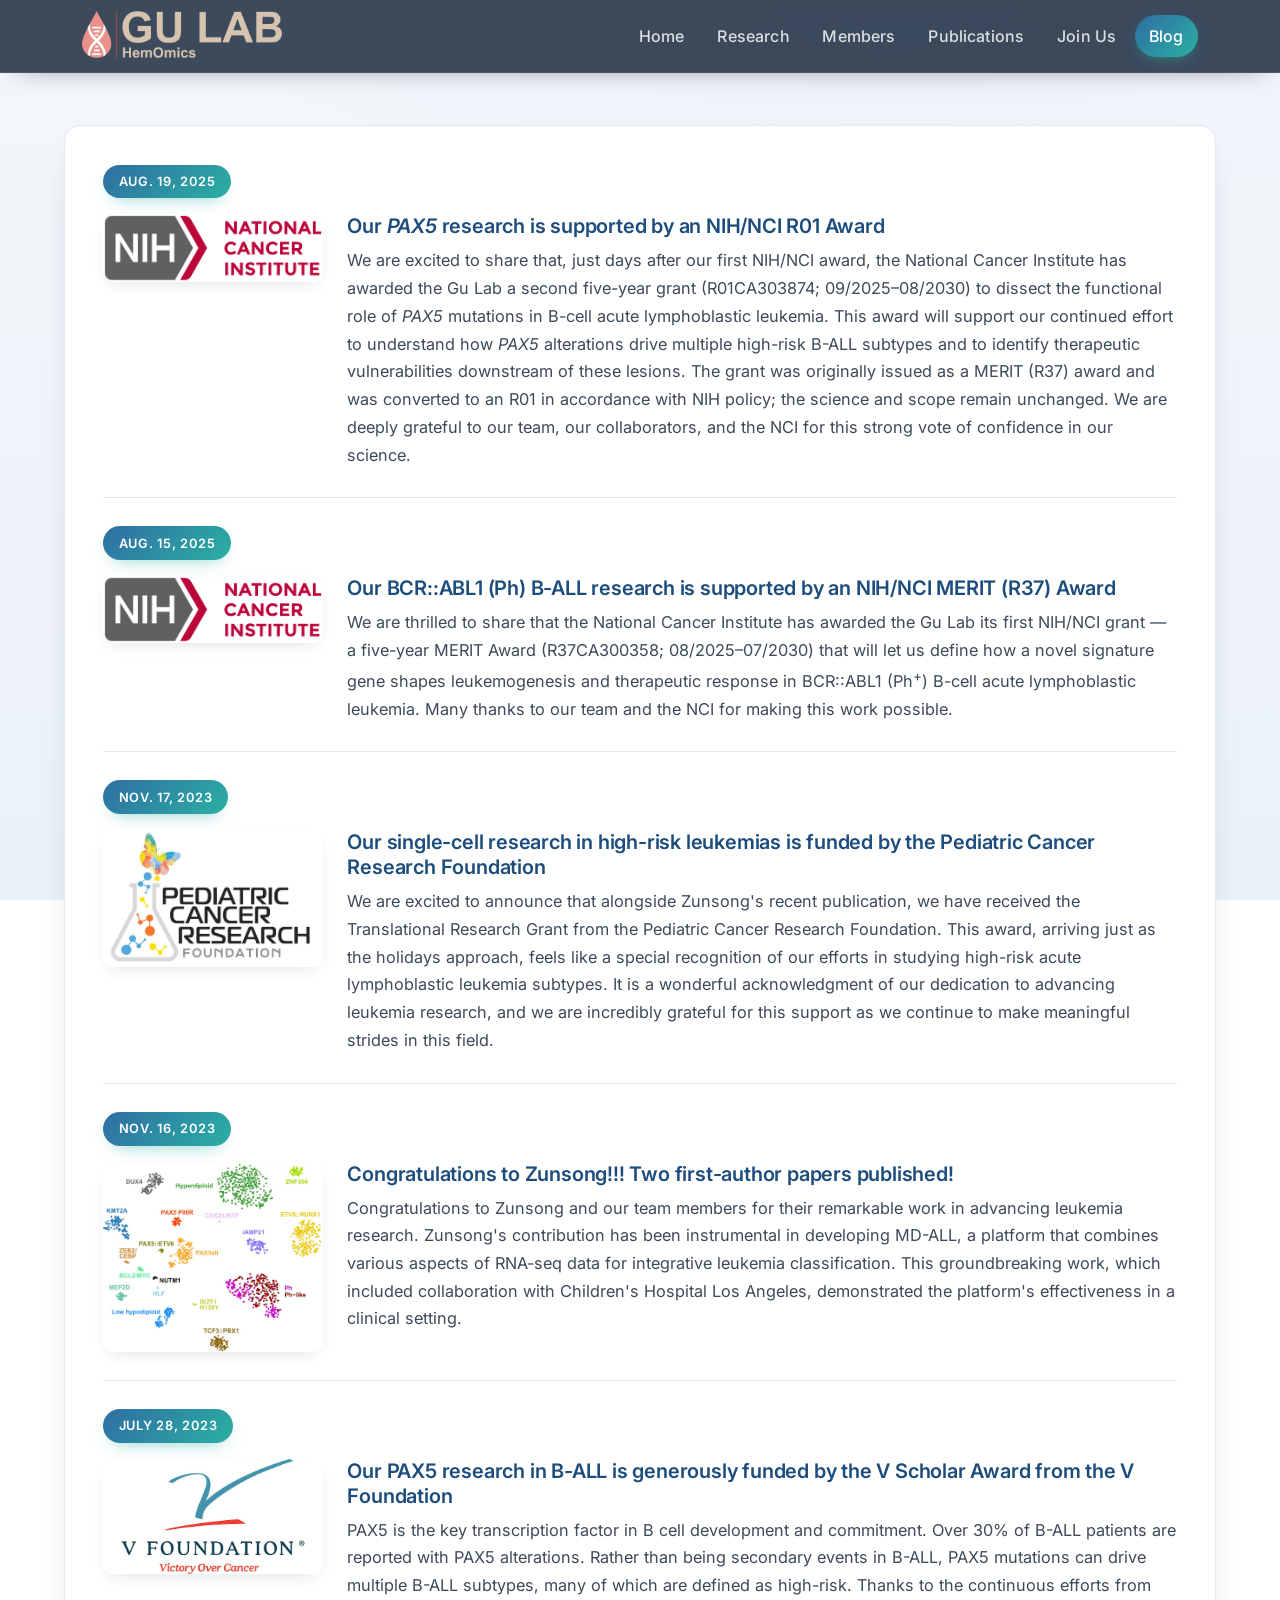
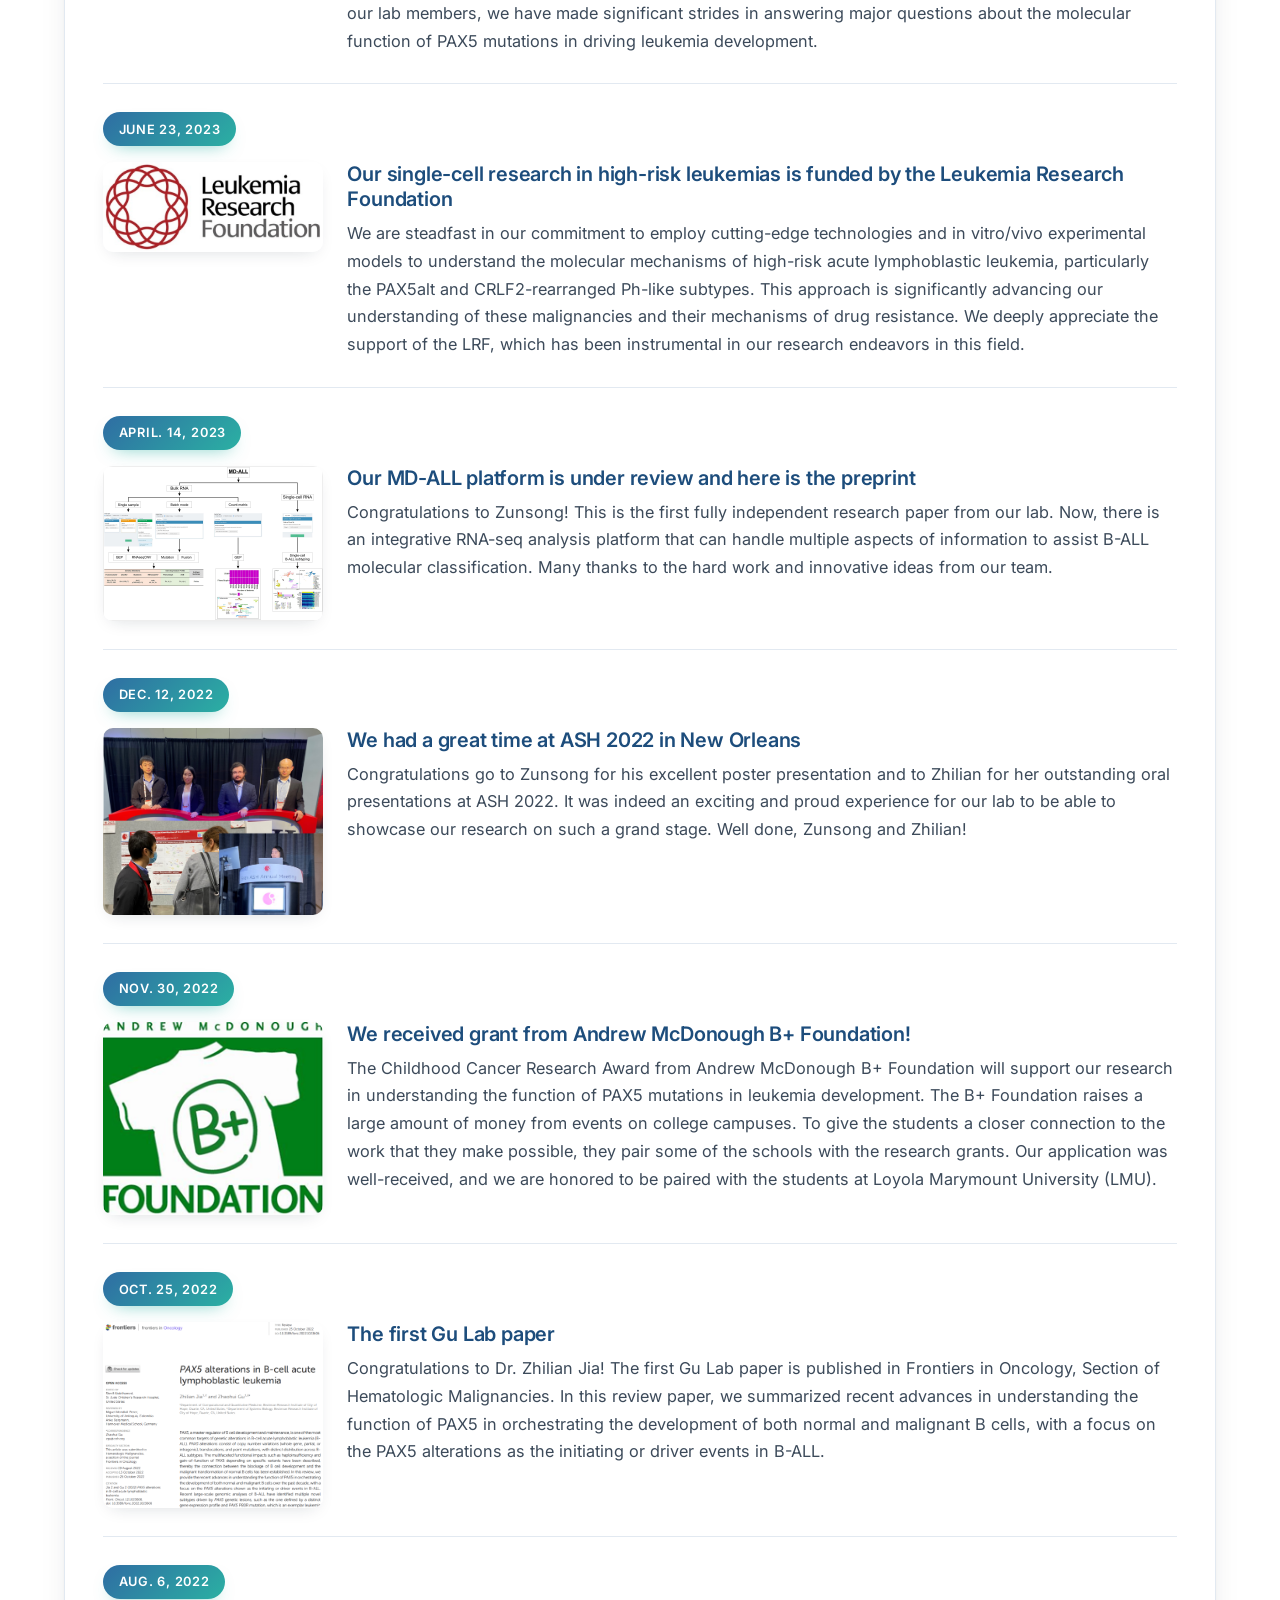
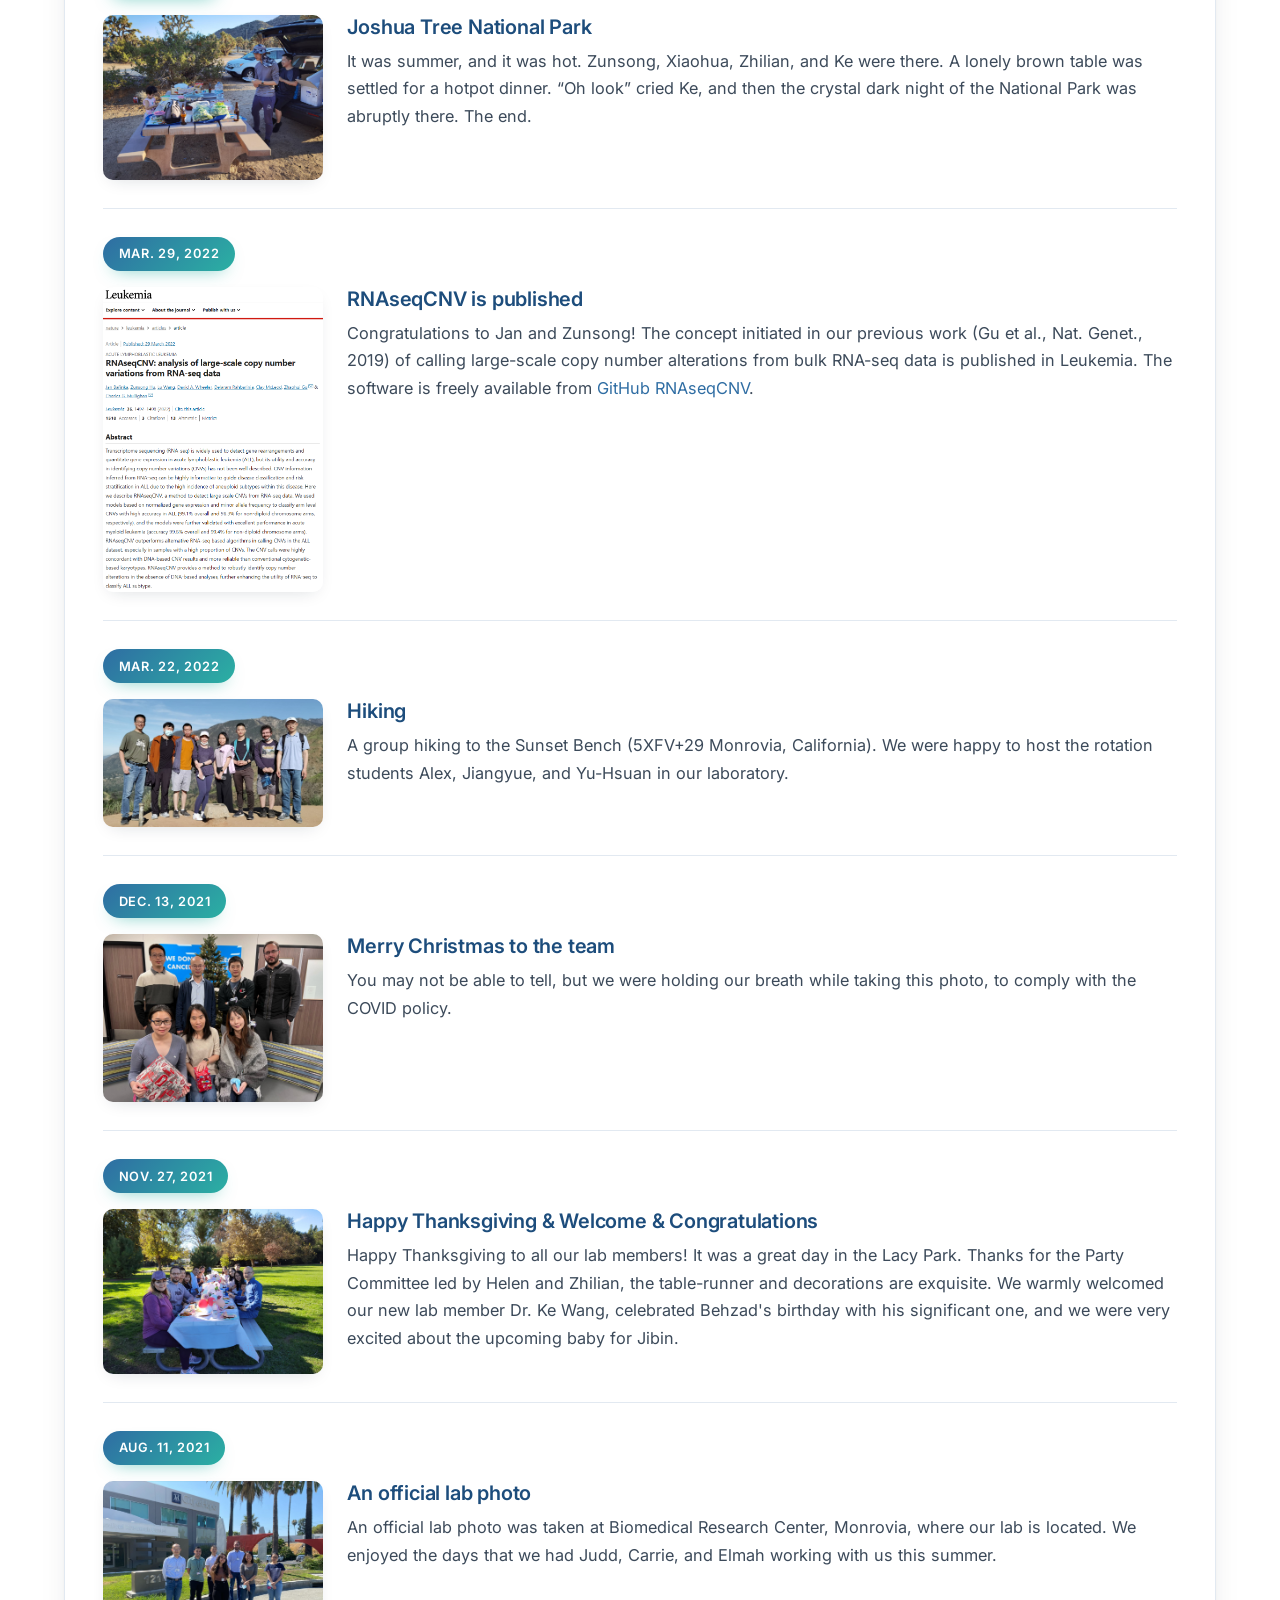
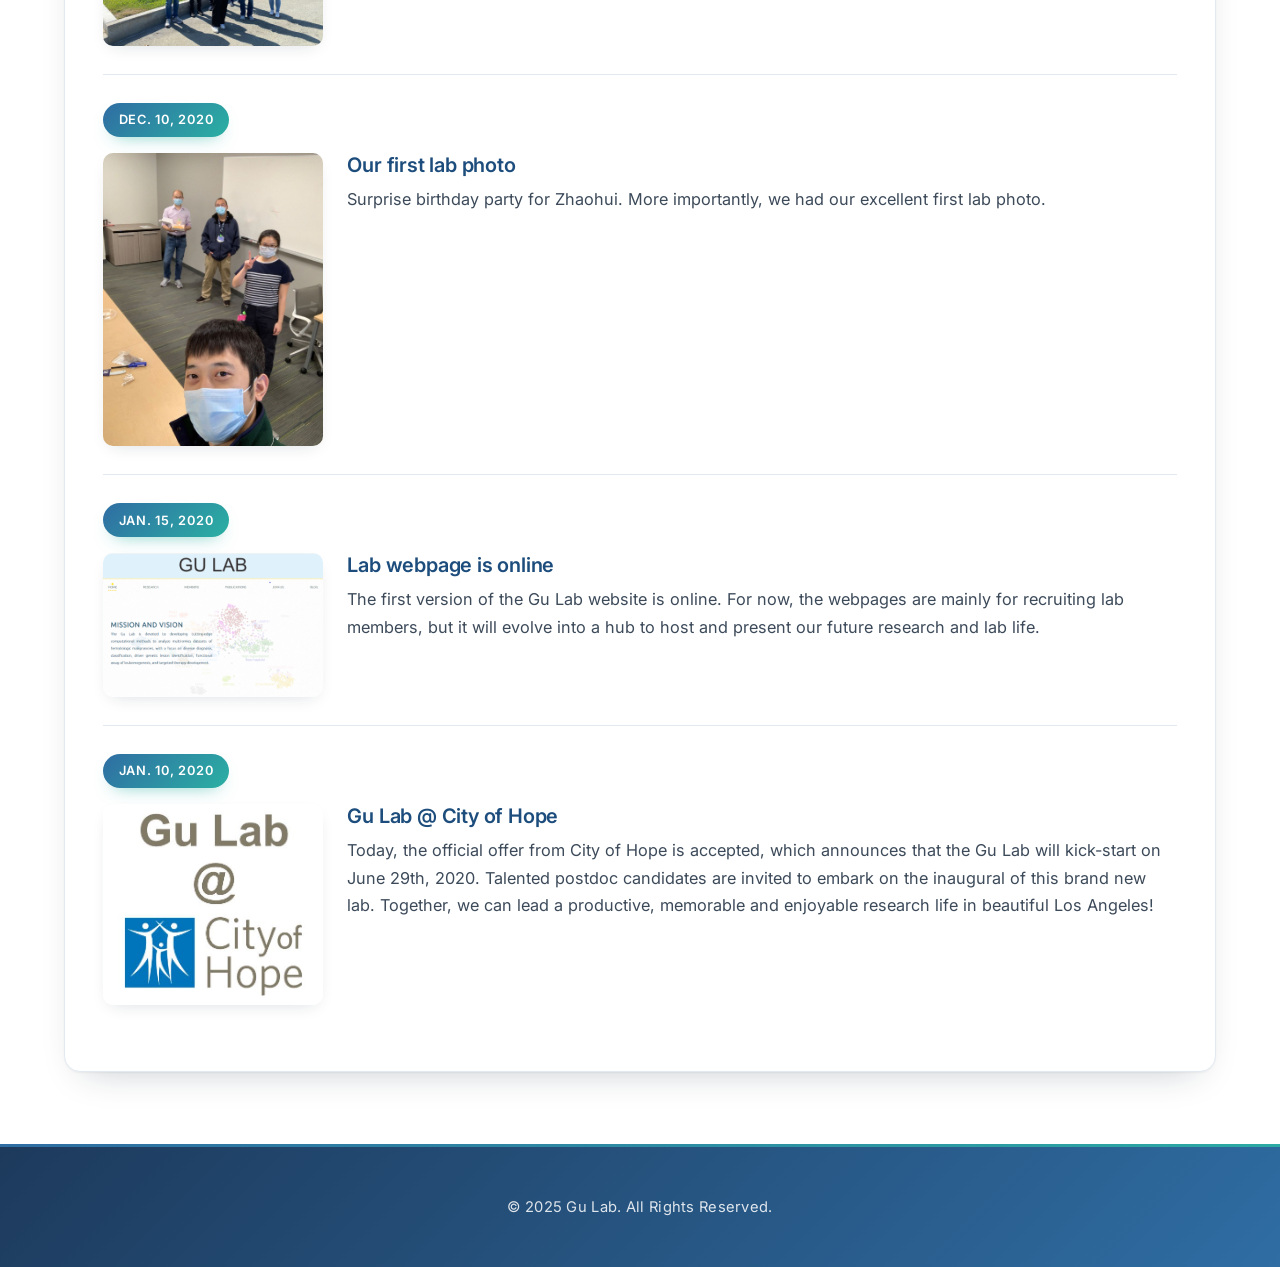
==== commit 9358cffa: "Update members, research banner, and PAX5 blog post" ====
--- a/blog.html
+++ b/blog.html
@@ -37,7 +37,7 @@
             <img src="images/blog/2026.05.28.NIH_NCI.png" alt="NIH/NCI" width="200">
           </div>
           <div class="article-text">
-            <h3>Our <em>PAX5</em> research is supported by an NIH/NCI Award</h3>
+            <h3>Our <em>PAX5</em> research is supported by an NIH/NCI R01 Award</h3>
             <p>
               We are excited to share that, just days after our first NIH/NCI award, the National Cancer Institute has
               awarded the Gu Lab a second five-year grant (R01CA303874; 09/2025&ndash;08/2030) to dissect the functional role of
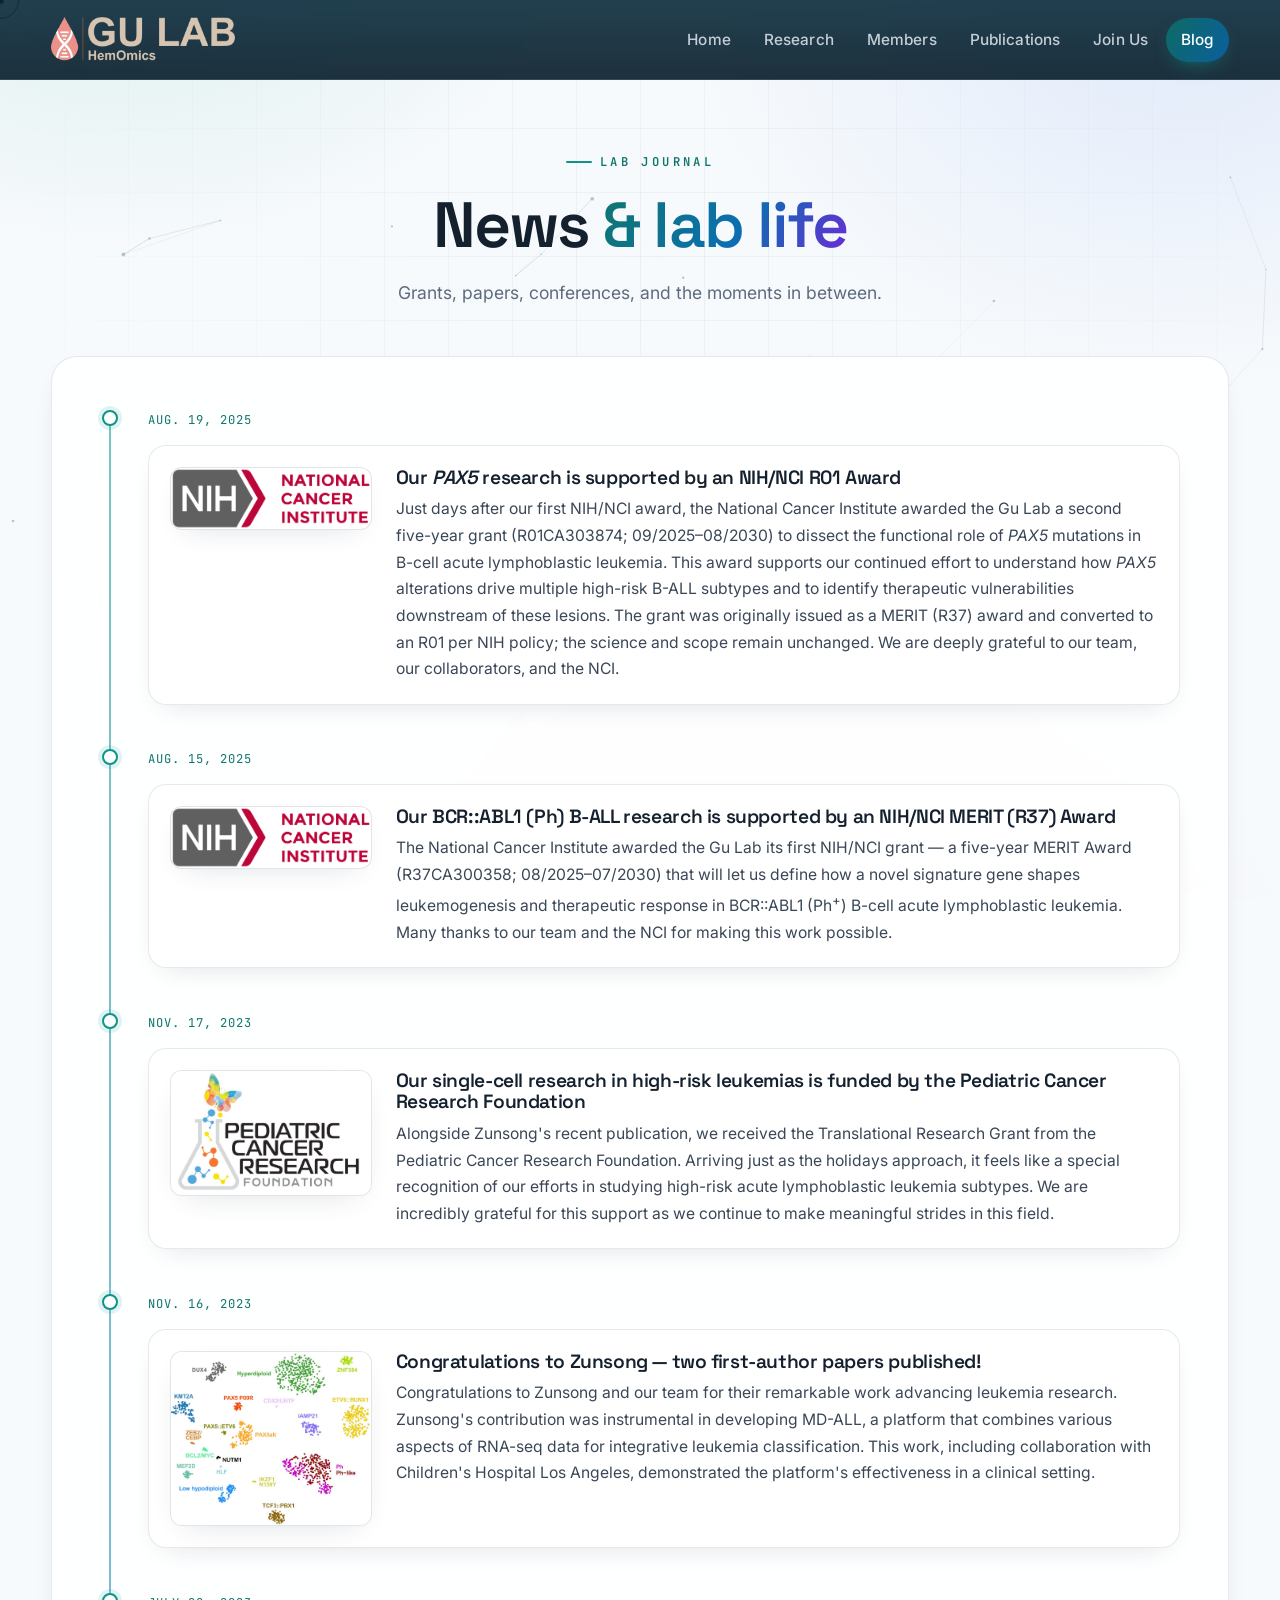
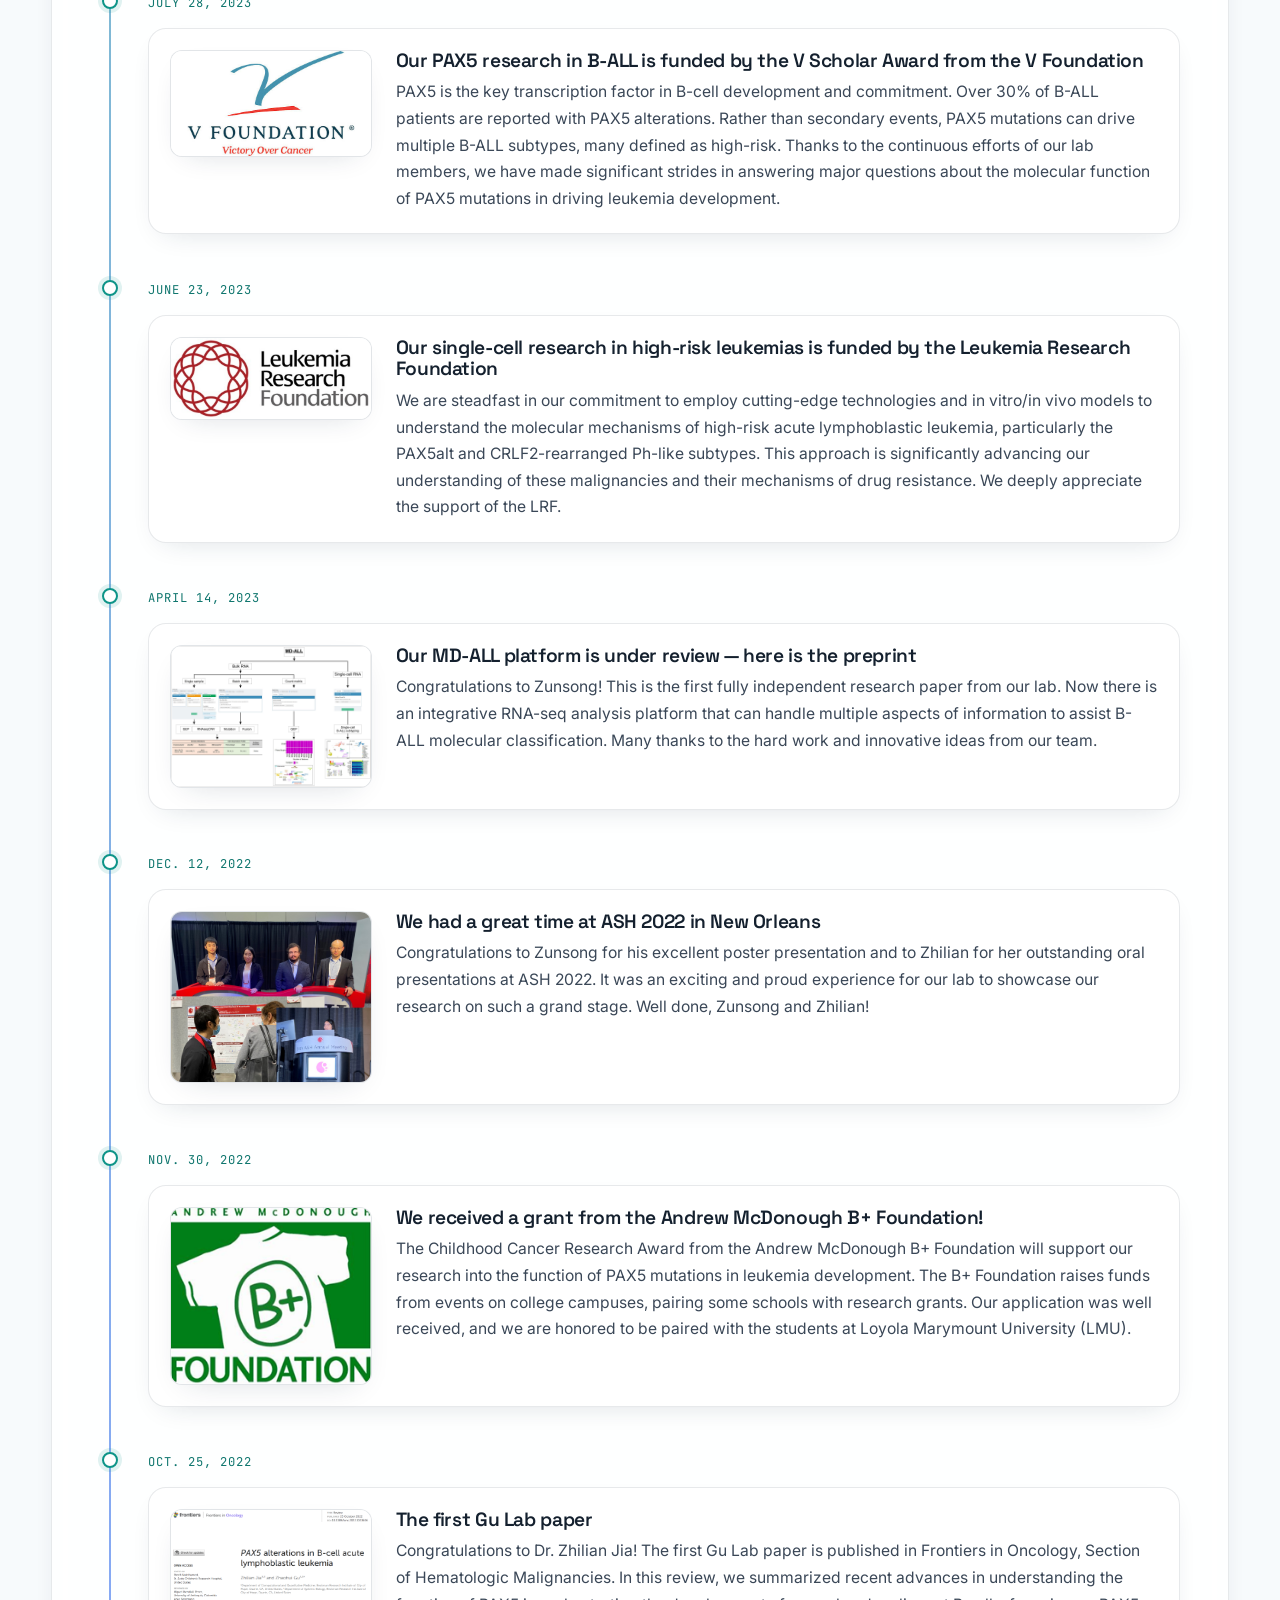
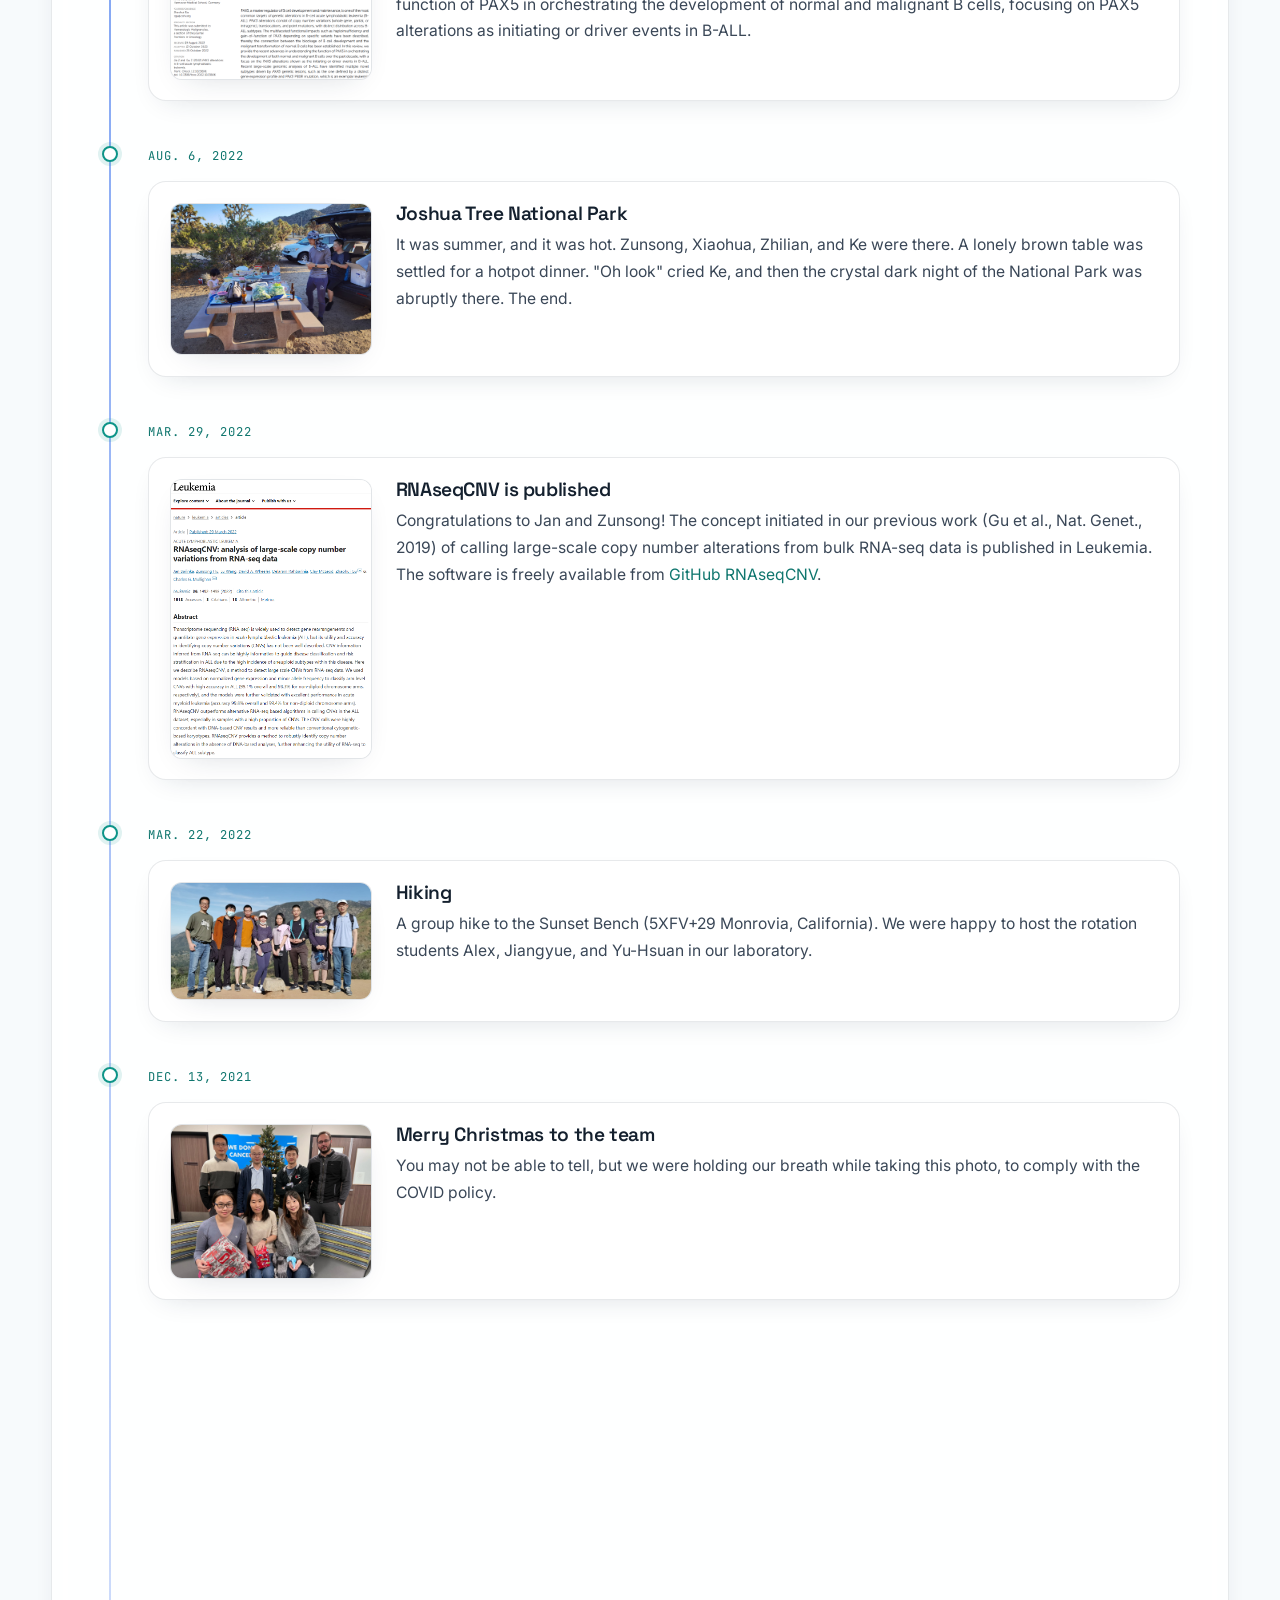
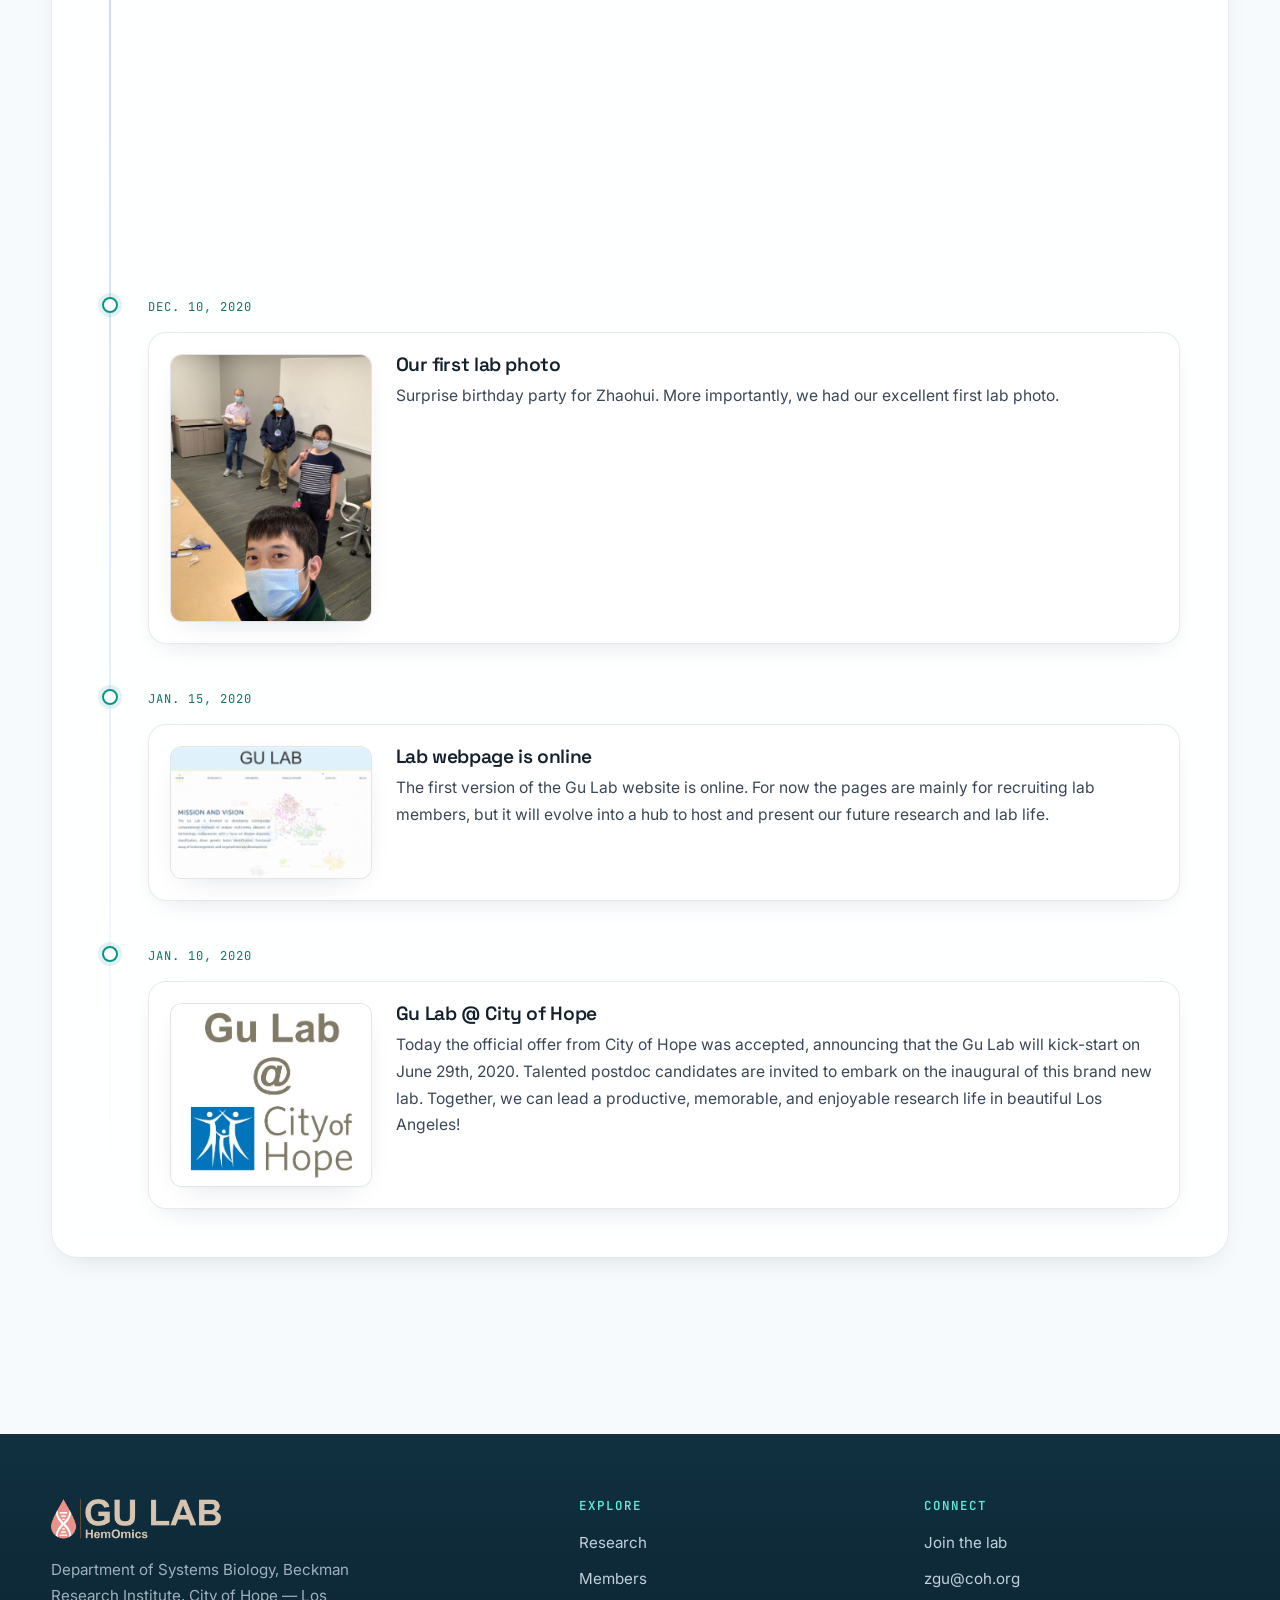
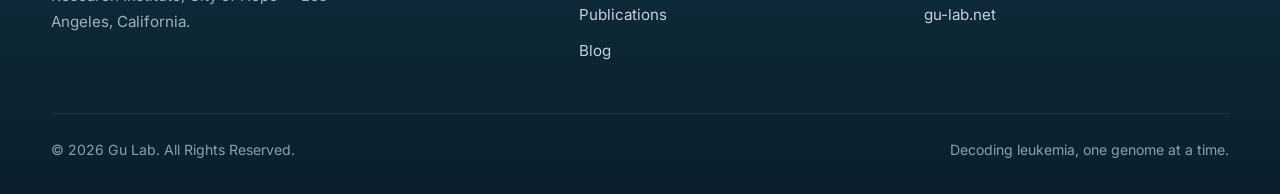
==== commit f7d24cd6: "Redesign site: award-grade light theme with interactive hero Full visual rebuild on a cohesive light" ====
--- a/blog.html
+++ b/blog.html
@@ -2,17 +2,27 @@
 <html lang="en">
 <head>
   <meta charset="UTF-8" />
-  <meta name="viewport" content="width=device-width, initial-scale=1.0"/>
-  <title>Gu Lab - Blog</title>
+  <meta name="viewport" content="width=device-width, initial-scale=1.0" />
+  <title>Blog — Gu Lab @ City of Hope</title>
+  <meta name="description" content="News and life from the Gu Lab — grants, publications, conferences, and the people who make the science happen." />
+  <link rel="icon" href="images/Gu-lab-logo-small.png" />
   <link rel="stylesheet" href="css/style.css" />
 </head>
 <body>
+  <div class="bg-aurora"></div>
+  <canvas id="bg-particles"></canvas>
+  <div class="bg-grid"></div>
+  <div id="scroll-progress"></div>
+
   <header class="site-header">
     <div class="header-container">
-      <a href="index.html" class="logo">
+      <a href="index.html" class="logo" aria-label="Gu Lab home">
         <img src="images/Gu-lab-logo-small.png" alt="Gu Lab Logo" />
       </a>
-      <nav>
+      <button class="nav-toggle" aria-label="Toggle menu" aria-expanded="false" aria-controls="primary-nav">
+        <span></span><span></span><span></span>
+      </button>
+      <nav id="primary-nav">
         <ul>
           <li><a href="index.html">Home</a></li>
           <li><a href="research.html">Research</a></li>
@@ -25,390 +35,261 @@
     </div>
   </header>
 
-  <!-- MAIN CONTENT -->
+  <section class="page-banner">
+    <div class="container">
+      <span class="eyebrow">Lab Journal</span>
+      <h1>News <span class="grad">&amp; lab life</span></h1>
+      <p>Grants, papers, conferences, and the moments in between.</p>
+    </div>
+  </section>
+
   <main class="container">
     <section class="blog-section">
-
-      <!-- Aug. 19, 2025 -->
-      <article class="blog-post">
-        <time>Aug. 19, 2025</time>
-        <div class="post-row">
-          <div class="figure">
-            <img src="images/blog/2026.05.28.NIH_NCI.png" alt="NIH/NCI" width="200">
-          </div>
-          <div class="article-text">
-            <h3>Our <em>PAX5</em> research is supported by an NIH/NCI R01 Award</h3>
-            <p>
-              We are excited to share that, just days after our first NIH/NCI award, the National Cancer Institute has
-              awarded the Gu Lab a second five-year grant (R01CA303874; 09/2025&ndash;08/2030) to dissect the functional role of
-              <em>PAX5</em> mutations in B-cell acute lymphoblastic leukemia. This award will support our continued effort to understand how <em>PAX5</em>
-              alterations drive multiple high-risk B-ALL subtypes and to identify therapeutic vulnerabilities downstream of these lesions.
-              The grant was originally issued as a MERIT (R37) award and was converted to an R01 in accordance with NIH policy;
-              the science and scope remain unchanged. We are deeply grateful to our team, our collaborators, and the NCI for this strong vote of confidence in our science.
-            </p>
-          </div>
-        </div>
-      </article>
-
-      <!-- Aug. 15, 2025 -->
-      <article class="blog-post">
-        <time>Aug. 15, 2025</time>
-        <div class="post-row">
-          <div class="figure">
-            <img src="images/blog/2026.05.28.NIH_NCI.png" alt="NIH/NCI" width="200">
-          </div>
-          <div class="article-text">
-            <h3>Our BCR::ABL1 (Ph) B-ALL research is supported by an NIH/NCI MERIT (R37) Award</h3>
-            <p>
-              We are thrilled to share that the National Cancer Institute has awarded the Gu Lab its first NIH/NCI grant &mdash;
-              a five-year MERIT Award (R37CA300358; 08/2025&ndash;07/2030) that will let us define how a novel signature gene
-              shapes leukemogenesis and therapeutic response in BCR::ABL1 (Ph<sup>+</sup>) B-cell acute lymphoblastic leukemia.
-              Many thanks to our team and the NCI for making this work possible.
-            </p>
-          </div>
-        </div>
-      </article>
-
-      <!-- 1) Nov. 17, 2023 -->
-      <article class="blog-post">
-        <time>Nov. 17, 2023</time>
-        <div class="post-row">
-          <div class="figure">
-            <a href="https://pcrf-kids.org/pediatric-cancer-research/" target="_blank">
-              <img src="images/blog/2023.11.17.PCRF-grant.JPG" alt="PCRF Grant" width="200">
-            </a>
-          </div>
-          <div class="article-text">
-            <h3>Our single-cell research in high-risk leukemias is funded by the Pediatric Cancer Research Foundation</h3>
-            <p>
-              We are excited to announce that alongside Zunsong's recent publication, we have received the Translational Research Grant from the Pediatric Cancer Research Foundation.
-              This award, arriving just as the holidays approach, feels like a special recognition of our efforts in studying high-risk acute lymphoblastic leukemia subtypes.
-              It is a wonderful acknowledgment of our dedication to advancing leukemia research, and we are incredibly grateful for this support as we continue to make meaningful strides in this field.
-            </p>
-          </div>
-        </div>
-      </article>
-
-      <!-- 2) Nov. 16, 2023 -->
-      <article class="blog-post">
-        <time>Nov. 16, 2023</time>
-        <div class="post-row">
-          <div class="figure">
-            <a href="https://pubmed.ncbi.nlm.nih.gov/37981856/" target="_blank">
-              <img src="images/blog/2023.11.16.Zunsong.PubJPG.JPG" alt="Zunsong Publication" width="200">
-            </a>
-          </div>
-          <div class="article-text">
-            <h3>Congratulations to Zunsong!!! Two first-author papers published!</h3>
-            <p>
-              Congratulations to Zunsong and our team members for their remarkable work in advancing leukemia research.
-              Zunsong's contribution has been instrumental in developing MD-ALL, a platform that combines various aspects of RNA-seq data for integrative leukemia classification.
-              This groundbreaking work, which included collaboration with Children's Hospital Los Angeles, demonstrated the platform's effectiveness in a clinical setting.
-            </p>
-          </div>
-        </div>
-      </article>
-
-      <!-- 3) July 28, 2023 -->
-      <article class="blog-post">
-        <time>July 28, 2023</time>
-        <div class="post-row">
-          <div class="figure">
-            <a href="https://www.v.org/research-overview/" target="_blank">
-              <img src="images/blog/2023.07.28.V.jpg" alt="V Foundation" width="200">
-            </a>
-          </div>
-          <div class="article-text">
-            <h3>Our PAX5 research in B-ALL is generously funded by the V Scholar Award from the V Foundation</h3>
-            <p>
-              PAX5 is the key transcription factor in B cell development and commitment.
-              Over 30% of B-ALL patients are reported with PAX5 alterations.
-              Rather than being secondary events in B-ALL, PAX5 mutations can drive multiple B-ALL subtypes, many of which are defined as high-risk.
-              Thanks to the continuous efforts from our lab members, we have made significant strides in answering major questions about the molecular function of PAX5 mutations in driving leukemia development.
-            </p>
-          </div>
-        </div>
-      </article>
-
-      <!-- 4) June 23, 2023 -->
-      <article class="blog-post">
-        <time>June 23, 2023</time>
-        <div class="post-row">
-          <div class="figure">
-            <a href="https://leukemiarf.org/research/current-research/" target="_blank">
-              <img src="images/blog/2023.06.23.LRF.jpg" alt="Leukemia Research Foundation" width="200">
-            </a>
-          </div>
-          <div class="article-text">
-            <h3>Our single-cell research in high-risk leukemias is funded by the Leukemia Research Foundation</h3>
-            <p>
-              We are steadfast in our commitment to employ cutting-edge technologies and in vitro/vivo experimental models to understand the molecular mechanisms of high-risk acute lymphoblastic leukemia,
-              particularly the PAX5alt and CRLF2-rearranged Ph-like subtypes.
-              This approach is significantly advancing our understanding of these malignancies and their mechanisms of drug resistance.
-              We deeply appreciate the support of the LRF, which has been instrumental in our research endeavors in this field.
-            </p>
-          </div>
-        </div>
-      </article>
-
-      <!-- 5) April 14, 2023 -->
-      <article class="blog-post">
-        <time>April. 14, 2023</time>
-        <div class="post-row">
-          <div class="figure">
-            <a href="https://pubmed.ncbi.nlm.nih.gov/37090504/" target="_blank">
-              <img src="images/blog/2023.04.14.MD-ALL.jpg" alt="MD-ALL Preprint" width="200">
-            </a>
-          </div>
-          <div class="article-text">
-            <h3>Our MD-ALL platform is under review and here is the preprint</h3>
-            <p>
-              Congratulations to Zunsong! This is the first fully independent research paper from our lab.
-              Now, there is an integrative RNA-seq analysis platform that can handle multiple aspects of information to assist B-ALL molecular classification.
-              Many thanks to the hard work and innovative ideas from our team.
-            </p>
-          </div>
-        </div>
-      </article>
-
-      <!-- 6) Dec. 12, 2022 -->
-      <article class="blog-post">
-        <time>Dec. 12, 2022</time>
-        <div class="post-row">
-          <div class="figure">
-            <a href="images/blog/2022.12.12.ASH.jpg" target="_blank">
-              <img src="images/blog/2022.12.12.ASH.jpg" alt="ASH 2022" width="200">
-            </a>
-          </div>
-          <div class="article-text">
-            <h3>We had a great time at ASH 2022 in New Orleans</h3>
-            <p>
-              Congratulations go to Zunsong for his excellent poster presentation and to Zhilian for her outstanding oral presentations at ASH 2022.
-              It was indeed an exciting and proud experience for our lab to be able to showcase our research on such a grand stage. Well done, Zunsong and Zhilian!
-            </p>
-          </div>
-        </div>
-      </article>
-
-      <!-- 7) Nov. 30, 2022 -->
-      <article class="blog-post">
-        <time>Nov. 30, 2022</time>
-        <div class="post-row">
-          <div class="figure">
-            <a href="https://www.bepositive.org/research" target="_blank">
-              <img src="images/blog/2022.11.30.B+.png" alt="B+ Foundation" width="200">
-            </a>
-          </div>
-          <div class="article-text">
-            <h3>We received grant from Andrew McDonough B+ Foundation!</h3>
-            <p>
-              The Childhood Cancer Research Award from Andrew McDonough B+ Foundation will support our research in understanding the function of PAX5 mutations in leukemia development.
-              The B+ Foundation raises a large amount of money from events on college campuses. To give the students a closer connection to the work that they make possible, they pair some of the schools with the research grants.
-              Our application was well-received, and we are honored to be paired with the students at Loyola Marymount University (LMU).
-            </p>
-          </div>
-        </div>
-      </article>
-
-      <!-- 8) Oct. 25, 2022 -->
-      <article class="blog-post">
-        <time>Oct. 25, 2022</time>
-        <div class="post-row">
-          <div class="figure">
-            <a href="https://doi.org/10.3389/fonc.2022.1023606" target="_blank">
-              <img src="images/blog/2022.10.25.ZJ-paper.png" alt="First Gu Lab paper" width="200">
-            </a>
-          </div>
-          <div class="article-text">
-            <h3>The first Gu Lab paper</h3>
-            <p>
-              Congratulations to Dr. Zhilian Jia! The first Gu Lab paper is published in Frontiers in Oncology, Section of Hematologic Malignancies.
-              In this review paper, we summarized recent advances in understanding the function of PAX5 in orchestrating the development of both normal
-              and malignant B cells, with a focus on the PAX5 alterations as the initiating or driver events in B-ALL.
-            </p>
-          </div>
-        </div>
-      </article>
-
-      <!-- 9) Aug. 6, 2022 -->
-      <article class="blog-post">
-        <time>Aug. 6, 2022</time>
-        <div class="post-row">
-          <div class="figure">
-            <a href="images/blog/2022.08.06.JoshuaTree.jpg" target="_blank">
-              <img src="images/blog/2022.08.06.JoshuaTree.jpg" alt="Joshua Tree" width="200">
-            </a>
-          </div>
-          <div class="article-text">
-            <h3>Joshua Tree National Park</h3>
-            <p>
-              It was summer, and it was hot. Zunsong, Xiaohua, Zhilian, and Ke were there. A lonely brown table was settled for a hotpot dinner.
-              “Oh look” cried Ke, and then the crystal dark night of the National Park was abruptly there. The end.
-            </p>
-          </div>
-        </div>
-      </article>
-
-      <!-- 10) Mar. 29, 2022 -->
-      <article class="blog-post">
-        <time>Mar. 29, 2022</time>
-        <div class="post-row">
-          <div class="figure">
-            <a href="https://www.nature.com/articles/s41375-022-01547-8" target="_blank">
-              <img src="images/blog/2022.03.29.RNAseqCNV.png" alt="RNAseqCNV" width="200">
-            </a>
-          </div>
-          <div class="article-text">
-            <h3>RNAseqCNV is published</h3>
-            <p>
-              Congratulations to Jan and Zunsong! The concept initiated in our previous work (Gu et al., Nat. Genet., 2019) of calling large-scale copy number alterations from bulk RNA-seq data is published in Leukemia.
-              The software is freely available from <a href="https://github.com/honzee/RNAseqCNV" target="_blank">GitHub RNAseqCNV</a>.
-            </p>
-          </div>
-        </div>
-      </article>
-
-      <!-- 11) Mar. 22, 2022 -->
-      <article class="blog-post">
-        <time>Mar. 22, 2022</time>
-        <div class="post-row">
-          <div class="figure">
-            <a href="images/blog/2022.03.22.rotationStudents.jpg" target="_blank">
-              <img src="images/blog/2022.03.22.rotationStudents.jpg" alt="Rotation Students" width="200">
-            </a>
-          </div>
-          <div class="article-text">
-            <h3>Hiking</h3>
-            <p>
-              A group hiking to the Sunset Bench (5XFV+29 Monrovia, California). We were happy to host the rotation students Alex, Jiangyue, and Yu-Hsuan in our laboratory.
-            </p>
-          </div>
-        </div>
-      </article>
-
-      <!-- 12) Dec. 13, 2021 -->
-      <article class="blog-post">
-        <time>Dec. 13, 2021</time>
-        <div class="post-row">
-          <div class="figure">
-            <a href="images/blog/2021.12.13.Christmas.jpg" target="_blank">
-              <img src="images/blog/2021.12.13.Christmas.jpg" alt="Christmas 2021" width="200">
-            </a>
-          </div>
-          <div class="article-text">
-            <h3>Merry Christmas to the team</h3>
-            <p>
-              You may not be able to tell, but we were holding our breath while taking this photo, to comply with the COVID policy.
-            </p>
-          </div>
-        </div>
-      </article>
-
-      <!-- 13) Nov. 27, 2021 -->
-      <article class="blog-post">
-        <time>Nov. 27, 2021</time>
-        <div class="post-row">
-          <div class="figure">
-            <a href="images/blog/2021.11.27.Thanksgiving_welcome.jpg" target="_blank">
-              <img src="images/blog/2021.11.27.Thanksgiving_welcome.jpg" alt="Thanksgiving Welcome" width="200">
-            </a>
-          </div>
-          <div class="article-text">
-            <h3>Happy Thanksgiving &amp; Welcome &amp; Congratulations</h3>
-            <p>
-              Happy Thanksgiving to all our lab members! It was a great day in the Lacy Park.
-              Thanks for the Party Committee led by Helen and Zhilian, the table-runner and decorations are exquisite.
-              We warmly welcomed our new lab member Dr. Ke Wang, celebrated Behzad's birthday with his significant one,
-              and we were very excited about the upcoming baby for Jibin.
-            </p>
-          </div>
-        </div>
-      </article>
-
-      <!-- 14) Aug. 11, 2021 -->
-      <article class="blog-post">
-        <time>Aug. 11, 2021</time>
-        <div class="post-row">
-          <div class="figure">
-            <a href="images/blog/2021.08.11.Judd&Carrie.jpg" target="_blank">
-              <img src="images/blog/2021.08.11.Judd&Carrie.jpg" alt="Official Lab Photo" width="200">
-            </a>
-          </div>
-          <div class="article-text">
-            <h3>An official lab photo</h3>
-            <p>
-              An official lab photo was taken at Biomedical Research Center, Monrovia, where our lab is located.
-              We enjoyed the days that we had Judd, Carrie, and Elmah working with us this summer.
-            </p>
-          </div>
-        </div>
-      </article>
-
-      <!-- 15) Dec. 10, 2020 -->
-      <article class="blog-post">
-        <time>Dec. 10, 2020</time>
-        <div class="post-row">
-          <div class="figure">
-            <a href="images/blog/2020.12.10.1st-LabPhoto.jpg" target="_blank">
-              <img src="images/blog/2020.12.10.1st-LabPhoto.jpg" alt="First Lab Photo" width="200">
-            </a>
-          </div>
-          <div class="article-text">
-            <h3>Our first lab photo</h3>
-            <p>
-              Surprise birthday party for Zhaohui. More importantly, we had our excellent first lab photo.
-            </p>
-          </div>
-        </div>
-      </article>
-
-      <!-- 16) Jan. 15, 2020 -->
-      <article class="blog-post">
-        <time>Jan. 15, 2020</time>
-        <div class="post-row">
-          <div class="figure">
-            <a href="#">
-              <img src="images/blog/2020.01.15.labWebpage.png" alt="Lab Webpage Online" width="200">
-            </a>
-          </div>
-          <div class="article-text">
-            <h3>Lab webpage is online</h3>
-            <p>
-              The first version of the Gu Lab website is online.
-              For now, the webpages are mainly for recruiting lab members, but it will evolve into a hub to host and present our future research
-              and lab life.
-            </p>
-          </div>
-        </div>
-      </article>
-
-      <!-- 17) Jan. 10, 2020 -->
-      <article class="blog-post">
-        <time>Jan. 10, 2020</time>
-        <div class="post-row">
-          <div class="figure">
-            <a href="#">
-              <img src="images/blog/2020.01.10.GuLabCOH.jpg" alt="Gu Lab @ City of Hope" width="200">
-            </a>
-          </div>
-          <div class="article-text">
-            <h3>Gu Lab @ City of Hope</h3>
-            <p>
-              Today, the official offer from City of Hope is accepted, which announces that the Gu Lab will kick-start on June 29th, 2020.
-              Talented postdoc candidates are invited to embark on the inaugural of this brand new lab.
-              Together, we can lead a productive, memorable and enjoyable research life in beautiful Los Angeles!
-            </p>
-          </div>
-        </div>
-      </article>
-
+      <div class="timeline">
+
+        <article class="blog-post" data-reveal>
+          <time>Aug. 19, 2025</time>
+          <div class="post-row">
+            <div class="figure"><img src="images/blog/2026.05.28.NIH_NCI.png" alt="NIH/NCI" width="200" /></div>
+            <div class="article-text">
+              <h3>Our <em>PAX5</em> research is supported by an NIH/NCI R01 Award</h3>
+              <p>Just days after our first NIH/NCI award, the National Cancer Institute awarded the Gu Lab a second five-year grant (R01CA303874; 09/2025–08/2030) to dissect the functional role of <em>PAX5</em> mutations in B-cell acute lymphoblastic leukemia. This award supports our continued effort to understand how <em>PAX5</em> alterations drive multiple high-risk B-ALL subtypes and to identify therapeutic vulnerabilities downstream of these lesions. The grant was originally issued as a MERIT (R37) award and converted to an R01 per NIH policy; the science and scope remain unchanged. We are deeply grateful to our team, our collaborators, and the NCI.</p>
+            </div>
+          </div>
+        </article>
+
+        <article class="blog-post" data-reveal>
+          <time>Aug. 15, 2025</time>
+          <div class="post-row">
+            <div class="figure"><img src="images/blog/2026.05.28.NIH_NCI.png" alt="NIH/NCI" width="200" /></div>
+            <div class="article-text">
+              <h3>Our BCR::ABL1 (Ph) B-ALL research is supported by an NIH/NCI MERIT (R37) Award</h3>
+              <p>The National Cancer Institute awarded the Gu Lab its first NIH/NCI grant — a five-year MERIT Award (R37CA300358; 08/2025–07/2030) that will let us define how a novel signature gene shapes leukemogenesis and therapeutic response in BCR::ABL1 (Ph<sup>+</sup>) B-cell acute lymphoblastic leukemia. Many thanks to our team and the NCI for making this work possible.</p>
+            </div>
+          </div>
+        </article>
+
+        <article class="blog-post" data-reveal>
+          <time>Nov. 17, 2023</time>
+          <div class="post-row">
+            <div class="figure"><a href="https://pcrf-kids.org/pediatric-cancer-research/" target="_blank" rel="noopener"><img src="images/blog/2023.11.17.PCRF-grant.JPG" alt="PCRF Grant" width="200" /></a></div>
+            <div class="article-text">
+              <h3>Our single-cell research in high-risk leukemias is funded by the Pediatric Cancer Research Foundation</h3>
+              <p>Alongside Zunsong's recent publication, we received the Translational Research Grant from the Pediatric Cancer Research Foundation. Arriving just as the holidays approach, it feels like a special recognition of our efforts in studying high-risk acute lymphoblastic leukemia subtypes. We are incredibly grateful for this support as we continue to make meaningful strides in this field.</p>
+            </div>
+          </div>
+        </article>
+
+        <article class="blog-post" data-reveal>
+          <time>Nov. 16, 2023</time>
+          <div class="post-row">
+            <div class="figure"><a href="https://pubmed.ncbi.nlm.nih.gov/37981856/" target="_blank" rel="noopener"><img src="images/blog/2023.11.16.Zunsong.PubJPG.JPG" alt="Zunsong Publication" width="200" /></a></div>
+            <div class="article-text">
+              <h3>Congratulations to Zunsong — two first-author papers published!</h3>
+              <p>Congratulations to Zunsong and our team for their remarkable work advancing leukemia research. Zunsong's contribution was instrumental in developing MD-ALL, a platform that combines various aspects of RNA-seq data for integrative leukemia classification. This work, including collaboration with Children's Hospital Los Angeles, demonstrated the platform's effectiveness in a clinical setting.</p>
+            </div>
+          </div>
+        </article>
+
+        <article class="blog-post" data-reveal>
+          <time>July 28, 2023</time>
+          <div class="post-row">
+            <div class="figure"><a href="https://www.v.org/research-overview/" target="_blank" rel="noopener"><img src="images/blog/2023.07.28.V.jpg" alt="V Foundation" width="200" /></a></div>
+            <div class="article-text">
+              <h3>Our PAX5 research in B-ALL is funded by the V Scholar Award from the V Foundation</h3>
+              <p>PAX5 is the key transcription factor in B-cell development and commitment. Over 30% of B-ALL patients are reported with PAX5 alterations. Rather than secondary events, PAX5 mutations can drive multiple B-ALL subtypes, many defined as high-risk. Thanks to the continuous efforts of our lab members, we have made significant strides in answering major questions about the molecular function of PAX5 mutations in driving leukemia development.</p>
+            </div>
+          </div>
+        </article>
+
+        <article class="blog-post" data-reveal>
+          <time>June 23, 2023</time>
+          <div class="post-row">
+            <div class="figure"><a href="https://leukemiarf.org/research/current-research/" target="_blank" rel="noopener"><img src="images/blog/2023.06.23.LRF.jpg" alt="Leukemia Research Foundation" width="200" /></a></div>
+            <div class="article-text">
+              <h3>Our single-cell research in high-risk leukemias is funded by the Leukemia Research Foundation</h3>
+              <p>We are steadfast in our commitment to employ cutting-edge technologies and in vitro/in vivo models to understand the molecular mechanisms of high-risk acute lymphoblastic leukemia, particularly the PAX5alt and CRLF2-rearranged Ph-like subtypes. This approach is significantly advancing our understanding of these malignancies and their mechanisms of drug resistance. We deeply appreciate the support of the LRF.</p>
+            </div>
+          </div>
+        </article>
+
+        <article class="blog-post" data-reveal>
+          <time>April 14, 2023</time>
+          <div class="post-row">
+            <div class="figure"><a href="https://pubmed.ncbi.nlm.nih.gov/37090504/" target="_blank" rel="noopener"><img src="images/blog/2023.04.14.MD-ALL.jpg" alt="MD-ALL Preprint" width="200" /></a></div>
+            <div class="article-text">
+              <h3>Our MD-ALL platform is under review — here is the preprint</h3>
+              <p>Congratulations to Zunsong! This is the first fully independent research paper from our lab. Now there is an integrative RNA-seq analysis platform that can handle multiple aspects of information to assist B-ALL molecular classification. Many thanks to the hard work and innovative ideas from our team.</p>
+            </div>
+          </div>
+        </article>
+
+        <article class="blog-post" data-reveal>
+          <time>Dec. 12, 2022</time>
+          <div class="post-row">
+            <div class="figure"><a href="images/blog/2022.12.12.ASH.jpg" target="_blank" rel="noopener"><img src="images/blog/2022.12.12.ASH.jpg" alt="ASH 2022" width="200" /></a></div>
+            <div class="article-text">
+              <h3>We had a great time at ASH 2022 in New Orleans</h3>
+              <p>Congratulations to Zunsong for his excellent poster presentation and to Zhilian for her outstanding oral presentations at ASH 2022. It was an exciting and proud experience for our lab to showcase our research on such a grand stage. Well done, Zunsong and Zhilian!</p>
+            </div>
+          </div>
+        </article>
+
+        <article class="blog-post" data-reveal>
+          <time>Nov. 30, 2022</time>
+          <div class="post-row">
+            <div class="figure"><a href="https://www.bepositive.org/research" target="_blank" rel="noopener"><img src="images/blog/2022.11.30.B+.png" alt="B+ Foundation" width="200" /></a></div>
+            <div class="article-text">
+              <h3>We received a grant from the Andrew McDonough B+ Foundation!</h3>
+              <p>The Childhood Cancer Research Award from the Andrew McDonough B+ Foundation will support our research into the function of PAX5 mutations in leukemia development. The B+ Foundation raises funds from events on college campuses, pairing some schools with research grants. Our application was well received, and we are honored to be paired with the students at Loyola Marymount University (LMU).</p>
+            </div>
+          </div>
+        </article>
+
+        <article class="blog-post" data-reveal>
+          <time>Oct. 25, 2022</time>
+          <div class="post-row">
+            <div class="figure"><a href="https://doi.org/10.3389/fonc.2022.1023606" target="_blank" rel="noopener"><img src="images/blog/2022.10.25.ZJ-paper.png" alt="First Gu Lab paper" width="200" /></a></div>
+            <div class="article-text">
+              <h3>The first Gu Lab paper</h3>
+              <p>Congratulations to Dr. Zhilian Jia! The first Gu Lab paper is published in Frontiers in Oncology, Section of Hematologic Malignancies. In this review, we summarized recent advances in understanding the function of PAX5 in orchestrating the development of normal and malignant B cells, focusing on PAX5 alterations as initiating or driver events in B-ALL.</p>
+            </div>
+          </div>
+        </article>
+
+        <article class="blog-post" data-reveal>
+          <time>Aug. 6, 2022</time>
+          <div class="post-row">
+            <div class="figure"><a href="images/blog/2022.08.06.JoshuaTree.jpg" target="_blank" rel="noopener"><img src="images/blog/2022.08.06.JoshuaTree.jpg" alt="Joshua Tree" width="200" /></a></div>
+            <div class="article-text">
+              <h3>Joshua Tree National Park</h3>
+              <p>It was summer, and it was hot. Zunsong, Xiaohua, Zhilian, and Ke were there. A lonely brown table was settled for a hotpot dinner. "Oh look" cried Ke, and then the crystal dark night of the National Park was abruptly there. The end.</p>
+            </div>
+          </div>
+        </article>
+
+        <article class="blog-post" data-reveal>
+          <time>Mar. 29, 2022</time>
+          <div class="post-row">
+            <div class="figure"><a href="https://www.nature.com/articles/s41375-022-01547-8" target="_blank" rel="noopener"><img src="images/blog/2022.03.29.RNAseqCNV.png" alt="RNAseqCNV" width="200" /></a></div>
+            <div class="article-text">
+              <h3>RNAseqCNV is published</h3>
+              <p>Congratulations to Jan and Zunsong! The concept initiated in our previous work (Gu et al., Nat. Genet., 2019) of calling large-scale copy number alterations from bulk RNA-seq data is published in Leukemia. The software is freely available from <a href="https://github.com/honzee/RNAseqCNV" target="_blank" rel="noopener">GitHub RNAseqCNV</a>.</p>
+            </div>
+          </div>
+        </article>
+
+        <article class="blog-post" data-reveal>
+          <time>Mar. 22, 2022</time>
+          <div class="post-row">
+            <div class="figure"><a href="images/blog/2022.03.22.rotationStudents.jpg" target="_blank" rel="noopener"><img src="images/blog/2022.03.22.rotationStudents.jpg" alt="Rotation Students" width="200" /></a></div>
+            <div class="article-text">
+              <h3>Hiking</h3>
+              <p>A group hike to the Sunset Bench (5XFV+29 Monrovia, California). We were happy to host the rotation students Alex, Jiangyue, and Yu-Hsuan in our laboratory.</p>
+            </div>
+          </div>
+        </article>
+
+        <article class="blog-post" data-reveal>
+          <time>Dec. 13, 2021</time>
+          <div class="post-row">
+            <div class="figure"><a href="images/blog/2021.12.13.Christmas.jpg" target="_blank" rel="noopener"><img src="images/blog/2021.12.13.Christmas.jpg" alt="Christmas 2021" width="200" /></a></div>
+            <div class="article-text">
+              <h3>Merry Christmas to the team</h3>
+              <p>You may not be able to tell, but we were holding our breath while taking this photo, to comply with the COVID policy.</p>
+            </div>
+          </div>
+        </article>
+
+        <article class="blog-post" data-reveal>
+          <time>Nov. 27, 2021</time>
+          <div class="post-row">
+            <div class="figure"><a href="images/blog/2021.11.27.Thanksgiving_welcome.jpg" target="_blank" rel="noopener"><img src="images/blog/2021.11.27.Thanksgiving_welcome.jpg" alt="Thanksgiving Welcome" width="200" /></a></div>
+            <div class="article-text">
+              <h3>Happy Thanksgiving &amp; Welcome &amp; Congratulations</h3>
+              <p>Happy Thanksgiving to all our lab members! It was a great day in Lacy Park. Thanks to the Party Committee led by Helen and Zhilian — the table-runner and decorations were exquisite. We warmly welcomed our new lab member Dr. Ke Wang, celebrated Behzad's birthday, and were excited about the upcoming baby for Jibin.</p>
+            </div>
+          </div>
+        </article>
+
+        <article class="blog-post" data-reveal>
+          <time>Aug. 11, 2021</time>
+          <div class="post-row">
+            <div class="figure"><a href="images/blog/2021.08.11.Judd&Carrie.jpg" target="_blank" rel="noopener"><img src="images/blog/2021.08.11.Judd&Carrie.jpg" alt="Official Lab Photo" width="200" /></a></div>
+            <div class="article-text">
+              <h3>An official lab photo</h3>
+              <p>An official lab photo was taken at the Biomedical Research Center, Monrovia, where our lab is located. We enjoyed the days that we had Judd, Carrie, and Elmah working with us this summer.</p>
+            </div>
+          </div>
+        </article>
+
+        <article class="blog-post" data-reveal>
+          <time>Dec. 10, 2020</time>
+          <div class="post-row">
+            <div class="figure"><a href="images/blog/2020.12.10.1st-LabPhoto.jpg" target="_blank" rel="noopener"><img src="images/blog/2020.12.10.1st-LabPhoto.jpg" alt="First Lab Photo" width="200" /></a></div>
+            <div class="article-text">
+              <h3>Our first lab photo</h3>
+              <p>Surprise birthday party for Zhaohui. More importantly, we had our excellent first lab photo.</p>
+            </div>
+          </div>
+        </article>
+
+        <article class="blog-post" data-reveal>
+          <time>Jan. 15, 2020</time>
+          <div class="post-row">
+            <div class="figure"><img src="images/blog/2020.01.15.labWebpage.png" alt="Lab Webpage Online" width="200" /></div>
+            <div class="article-text">
+              <h3>Lab webpage is online</h3>
+              <p>The first version of the Gu Lab website is online. For now the pages are mainly for recruiting lab members, but it will evolve into a hub to host and present our future research and lab life.</p>
+            </div>
+          </div>
+        </article>
+
+        <article class="blog-post" data-reveal>
+          <time>Jan. 10, 2020</time>
+          <div class="post-row">
+            <div class="figure"><img src="images/blog/2020.01.10.GuLabCOH.jpg" alt="Gu Lab @ City of Hope" width="200" /></div>
+            <div class="article-text">
+              <h3>Gu Lab @ City of Hope</h3>
+              <p>Today the official offer from City of Hope was accepted, announcing that the Gu Lab will kick-start on June 29th, 2020. Talented postdoc candidates are invited to embark on the inaugural of this brand new lab. Together, we can lead a productive, memorable, and enjoyable research life in beautiful Los Angeles!</p>
+            </div>
+          </div>
+        </article>
+
+      </div>
     </section>
   </main>
 
   <footer class="site-footer">
-    <div class="container footer-container">
-      <p>&copy; 2025 Gu Lab. All Rights Reserved.</p>
+    <div class="footer-grid">
+      <div class="footer-brand">
+        <img src="images/Gu-lab-logo-small.png" alt="Gu Lab Logo" />
+        <p>Department of Systems Biology, Beckman Research Institute, City of Hope — Los Angeles, California.</p>
+      </div>
+      <div class="footer-col">
+        <h4>Explore</h4>
+        <ul>
+          <li><a href="research.html">Research</a></li>
+          <li><a href="members.html">Members</a></li>
+          <li><a href="publications.html">Publications</a></li>
+          <li><a href="blog.html">Blog</a></li>
+        </ul>
+      </div>
+      <div class="footer-col">
+        <h4>Connect</h4>
+        <ul>
+          <li><a href="join_us.html">Join the lab</a></li>
+          <li><a href="mailto:zgu@coh.org">zgu@coh.org</a></li>
+          <li><a href="https://gu-lab.net">gu-lab.net</a></li>
+        </ul>
+      </div>
+    </div>
+    <div class="footer-bottom">
+      <span>&copy; <span id="year">2025</span> Gu Lab. All Rights Reserved.</span>
+      <span>Decoding leukemia, one genome at a time.</span>
     </div>
   </footer>
+
+  <script src="js/site.js" defer></script>
 </body>
 </html>
--- a/css/style.css
+++ b/css/style.css
@@ -1,731 +1,1162 @@
 /* =====================================================================
-   Gu Lab — stylesheet
-   Modern refresh (2026). Structure/class hooks preserved so every page
-   restyles from this single file; no per-page HTML changes required.
+   Gu Lab — "Decoding Leukemia" · Clinical Aurora (light theme)
+   Award-grade LIGHT design system. Build-free, dependency-free.
+   A calm near-white page with deep saturated teal/blue/violet accents,
+   framed top & bottom by a deep teal-navy header/footer anchor.
+   One stylesheet drives every page via shared class hooks. 2026.
 ===================================================================== */
 
-@import url('https://fonts.googleapis.com/css2?family=Inter:wght@400;500;600;700&family=Spectral:ital,wght@0,500;0,600;0,700;1,500&display=swap');
-
-/* ------------------------------------
-   DESIGN TOKENS
------------------------------------- */
+@import url('https://fonts.googleapis.com/css2?family=Space+Grotesk:wght@400;500;600;700&family=Inter:wght@400;500;600;700&family=JetBrains+Mono:wght@400;500;600&display=swap');
+
+/* ------------------------------------------------------------------
+   1. DESIGN TOKENS
+------------------------------------------------------------------ */
 :root {
-	/* Brand identity (academic blue, kept from the original) */
-	--dark-blue: #1b3350;       /* legacy hook: header/footer base */
-	--metallic-blue: #2f6da3;   /* legacy hook: accent */
-	--light-blue: #eef3f9;      /* legacy hook: page background */
+	/* Surfaces — cool near-white */
+	--bg-0: #f7fafc;          /* page base */
+	--bg-1: #eef4f8;          /* raised base */
+	--bg-2: #ffffff;          /* card / cta base */
+	--bg-3: #e9f0f7;          /* inset (e.g. photo backing) */
+
+	/* Deep anchor (header + footer band) */
+	--anchor-0: #103040;
+	--anchor-1: #0b1f2c;
+
+	/* Ink ramp on light */
+	--ink: #14202e;           /* darkest headings */
+	--text: #3a4757;          /* body text (9.03:1 on bg-0) */
+	--muted: #5d6b7d;         /* secondary text (5.18:1) */
+	--faint: #6b7689;         /* de-emphasized labels (still clears AA, 4.6:1) */
+
+	--line: rgba(20,40,64,0.10);
+	--line-strong: rgba(20,40,64,0.20);
+
+	/* Saturated accents legible on near-white */
+	--cyan: #0d9488;          /* primary teal — fills, dots, borders */
+	--teal-text: #0f766e;     /* teal for TEXT accents (5.22:1) */
+	--aqua: #0b5e57;          /* deeper teal — hover */
+	--blue: #2563eb;          /* secondary accent */
+	--indigo: #6d28d9;
+	--violet: #7c3aed;
+	--magenta: #be185d;
+	--warm: #c2410c;          /* warm coral spark (hover) */
+	--warm-text: #b23a0b;     /* coral that clears AA on bg-0 (5.61:1) */
+
+	--accent: var(--cyan);
+	--accent-2: var(--blue);
+
+	/* legacy hooks (kept so any stray markup still themes) */
+	--dark-blue: var(--anchor-1);
+	--metallic-blue: #0d9488;
+	--light-blue: #f7fafc;
 	--white: #ffffff;
-
-	/* Extended palette */
-	--ink: #15263a;             /* darkest headings */
-	--body: #3c4a5a;            /* body text on light */
-	--muted: #6b7a8c;           /* secondary text */
-	--line: #e2e9f1;            /* hairline borders */
-	--brand: #2f6da3;           /* primary accent / links */
-	--brand-strong: #1d4d7c;
-	--brand-soft: #eaf2fb;      /* tinted hover / highlight */
-	--accent: #2bb0a3;          /* teal, used sparingly in gradients */
-
-	--grad-brand: linear-gradient(135deg, #1d3a5c 0%, #2f6da3 100%);
-	--grad-accent: linear-gradient(135deg, #2f6da3 0%, #2bb0a3 100%);
-	--page-bg: radial-gradient(1200px 600px at 70% -10%, #eaf1fa 0%, rgba(234,241,250,0) 60%), linear-gradient(180deg, #f4f7fc 0%, #eaf1f8 100%);
-
-	--max-width: 1180px;
-	--font-sans: "Inter", "Helvetica Neue", Helvetica, Arial, sans-serif;
-	--font-serif: "Spectral", Georgia, "Times New Roman", serif;
-	--font-family: var(--font-sans); /* legacy hook */
-
-	--r-sm: 10px;
-	--r: 16px;
-	--r-lg: 22px;
+	--brand: var(--cyan);
+	--brand-strong: var(--teal-text);
+
+	/* Gradients */
+	--grad-accent: linear-gradient(120deg, #0f766e 0%, #0b6fb0 55%, #6d28d9 100%);
+	--grad-cyan: linear-gradient(120deg, #0e6b63 0%, #0a5f9e 100%); /* primary button / pills (white text ~6:1) */
+	--grad-cool: linear-gradient(120deg, #2563eb 0%, #6d28d9 100%);
+	--grad-text: linear-gradient(100deg, #0d7d72 0%, #1565c0 48%, #6d28d9 100%);
+	--glow-cyan: 0 0 0 1px rgba(13,148,136,.30);
+
+	/* Glass surfaces (light) */
+	--glass: rgba(255,255,255,0.74);
+	--glass-strong: rgba(255,255,255,0.88);
+	--glass-line: rgba(20,40,64,0.10);
+
+	/* Type */
+	--font-display: "Space Grotesk", "Inter", system-ui, sans-serif;
+	--font-sans: "Inter", system-ui, -apple-system, "Helvetica Neue", Arial, sans-serif;
+	--font-mono: "JetBrains Mono", ui-monospace, "SFMono-Regular", Menlo, monospace;
+	--font-family: var(--font-sans);
+
+	--max: 1200px;
+
+	--r-sm: 12px;
+	--r: 18px;
+	--r-lg: 26px;
 	--r-pill: 999px;
 
-	--shadow-sm: 0 1px 2px rgba(16,32,48,.06);
-	--shadow: 0 6px 18px -8px rgba(16,32,48,.18);
-	--shadow-card: 0 1px 2px rgba(16,32,48,.05), 0 16px 36px -20px rgba(16,32,48,.28);
-	--shadow-lg: 0 24px 60px -24px rgba(16,32,48,.40);
-
-	--ease: cubic-bezier(.4, 0, .2, 1);
-	--t: 200ms var(--ease);
-	--t-slow: 380ms var(--ease);
-}
-
-/* ------------------------------------
-   RESET & BASE
------------------------------------- */
-* {
-	margin: 0;
-	padding: 0;
-	box-sizing: border-box;
-}
+	--shadow: 0 10px 30px -16px rgba(20,40,64,.20);
+	--shadow-lg: 0 30px 70px -30px rgba(20,40,64,.28);
+
+	--ease: cubic-bezier(.22,.61,.36,1);
+	--ease-out: cubic-bezier(.16,1,.3,1);
+	--t: 240ms var(--ease);
+	--t-slow: 520ms var(--ease-out);
+}
+
+/* ------------------------------------------------------------------
+   2. RESET & BASE
+------------------------------------------------------------------ */
+*, *::before, *::after { margin: 0; padding: 0; box-sizing: border-box; }
 
 html {
 	scroll-behavior: smooth;
 	-webkit-text-size-adjust: 100%;
+	scrollbar-color: rgba(13,148,136,.5) transparent;
 }
 
 body {
 	font-family: var(--font-sans);
-	background: var(--page-bg);
-	background-attachment: fixed;
-	color: var(--body);
-	line-height: 1.65;
+	background: var(--bg-0);
+	color: var(--text);
+	line-height: 1.7;
 	min-height: 100vh;
+	overflow-x: hidden;
 	-webkit-font-smoothing: antialiased;
 	text-rendering: optimizeLegibility;
 }
 
-img {
-	max-width: 100%;
-}
-
-a {
-	color: var(--brand);
-	text-decoration: none;
-	transition: color var(--t);
-}
+/* Ambient page glow — fixed, sits behind everything */
+.bg-aurora {
+	position: fixed;
+	inset: 0;
+	z-index: -3;
+	pointer-events: none;
+	background:
+		radial-gradient(760px 540px at 10% -8%, rgba(13,148,136,.12), transparent 60%),
+		radial-gradient(820px 620px at 92% 2%, rgba(37,99,235,.10), transparent 60%),
+		radial-gradient(900px 700px at 62% 112%, rgba(124,58,237,.07), transparent 60%),
+		var(--bg-0);
+}
+#bg-particles {
+	position: fixed;
+	inset: 0;
+	z-index: -2;
+	pointer-events: none;
+	opacity: .7;
+}
+.bg-grid {
+	position: fixed;
+	inset: 0;
+	z-index: -2;
+	pointer-events: none;
+	background-image:
+		linear-gradient(rgba(20,40,64,.05) 1px, transparent 1px),
+		linear-gradient(90deg, rgba(20,40,64,.05) 1px, transparent 1px);
+	background-size: 64px 64px;
+	mask-image: radial-gradient(circle at 50% 30%, #000 0%, transparent 75%);
+	-webkit-mask-image: radial-gradient(circle at 50% 30%, #000 0%, transparent 75%);
+}
+
+img { max-width: 100%; display: block; }
+
+a { color: var(--teal-text); text-decoration: none; transition: color var(--t); }
 
 h1, h2, h3, h4 {
 	color: var(--ink);
-	line-height: 1.25;
-	letter-spacing: -0.01em;
-}
-
-::selection {
-	background: rgba(47, 109, 163, .18);
-}
+	font-family: var(--font-display);
+	line-height: 1.12;
+	letter-spacing: -0.02em;
+	font-weight: 600;
+}
+
+::selection { background: rgba(13,148,136,.22); color: var(--ink); }
 
 :focus-visible {
-	outline: 3px solid rgba(47, 109, 163, .45);
-	outline-offset: 2px;
-	border-radius: 4px;
-}
-
-/* Standard width container */
+	outline: 2px solid var(--cyan);
+	outline-offset: 3px;
+	border-radius: 6px;
+}
+
+::-webkit-scrollbar { width: 11px; height: 11px; }
+::-webkit-scrollbar-track { background: transparent; }
+::-webkit-scrollbar-thumb {
+	background: linear-gradient(var(--cyan), var(--blue));
+	border-radius: 99px;
+	border: 3px solid var(--bg-0);
+}
+
 .container {
-	width: 90%;
-	max-width: var(--max-width);
-	margin: auto;
-	padding: 1rem 0;
-}
-
-/* ------------------------------------
-   HEADER  (sticky, glassy)
------------------------------------- */
+	width: min(92%, var(--max));
+	margin-inline: auto;
+}
+
+/* Scroll progress bar (top) */
+#scroll-progress {
+	position: fixed;
+	top: 0; left: 0;
+	height: 3px;
+	width: 0%;
+	z-index: 200;
+	background: var(--grad-accent);
+	box-shadow: 0 0 10px rgba(13,148,136,.5);
+	transition: width 80ms linear;
+}
+
+/* ------------------------------------------------------------------
+   3. CUSTOM CURSOR  (multiply so it reads on a light page)
+------------------------------------------------------------------ */
+.cursor-dot, .cursor-ring {
+	position: fixed;
+	top: 0; left: 0;
+	border-radius: 50%;
+	pointer-events: none;
+	z-index: 9999;
+	transform: translate(-50%, -50%);
+	mix-blend-mode: multiply;
+}
+.cursor-dot {
+	width: 7px; height: 7px;
+	background: var(--cyan);
+	box-shadow: 0 1px 4px rgba(20,40,64,.25);
+}
+.cursor-ring {
+	width: 38px; height: 38px;
+	border: 1.5px solid rgba(13,118,110,.55);
+	transition: width .25s var(--ease), height .25s var(--ease),
+		background .25s var(--ease), border-color .25s var(--ease);
+}
+.cursor-ring.is-hover {
+	width: 64px; height: 64px;
+	border-color: rgba(194,65,12,.65);   /* warm coral spark on hover */
+	background: rgba(194,65,12,.08);
+}
+@media (hover: none), (pointer: coarse) {
+	.cursor-dot, .cursor-ring { display: none; }
+}
+
+/* ------------------------------------------------------------------
+   4. HEADER / NAV  (deep teal-navy anchor, keeps the light logo legible)
+------------------------------------------------------------------ */
 .site-header {
-	position: sticky;
-	top: 0;
-	z-index: 50;
-	background: rgba(20, 36, 56, .82);
-	-webkit-backdrop-filter: saturate(160%) blur(12px);
-	backdrop-filter: saturate(160%) blur(12px);
-	color: var(--white);
-	border-bottom: 1px solid rgba(255, 255, 255, .08);
-	box-shadow: 0 8px 30px -18px rgba(0, 0, 0, .6);
-}
-
+	position: fixed;
+	top: 0; left: 0;
+	width: 100%;
+	z-index: 100;
+	background: linear-gradient(180deg, rgba(16,48,64,.92), rgba(11,31,44,.92));
+	-webkit-backdrop-filter: saturate(150%) blur(10px);
+	backdrop-filter: saturate(150%) blur(10px);
+	border-bottom: 1px solid rgba(255,255,255,.06);
+	transition: background var(--t), box-shadow var(--t), border-color var(--t);
+}
+.site-header.scrolled {
+	background: linear-gradient(180deg, rgba(12,36,50,.97), rgba(9,26,38,.98));
+	box-shadow: 0 12px 34px -22px rgba(0,0,0,.7);
+}
 .header-container {
 	display: flex;
 	align-items: center;
 	justify-content: space-between;
 	gap: 1rem;
-	max-width: var(--max-width);
-	margin: auto;
-	padding: .7rem 2rem;
-}
-
-.logo {
-	display: inline-flex;
-	transition: transform var(--t);
-}
+	width: min(92%, var(--max));
+	margin-inline: auto;
+	padding: 1.05rem 0;
+	transition: padding var(--t);
+}
+.site-header.scrolled .header-container { padding: .6rem 0; }
+
+.logo { display: inline-flex; align-items: center; transition: transform var(--t); }
 .logo:hover { transform: translateY(-1px); }
-
 .logo img {
-	max-width: 200px;
+	max-width: 184px;
 	height: auto;
-}
+	transition: max-width var(--t);
+}
+.site-header.scrolled .logo img { max-width: 150px; }
 
 nav ul {
 	list-style: none;
 	display: flex;
 	align-items: center;
-	gap: .25rem;
-	flex-wrap: wrap;
-}
-
-nav ul li { margin: 0; }
-
+	gap: .15rem;
+}
 nav ul li a {
+	position: relative;
 	display: inline-block;
-	color: rgba(255, 255, 255, .82);
+	color: rgba(232,240,248,.82);
 	font-weight: 500;
-	font-size: 1rem;
+	font-size: .96rem;
 	letter-spacing: .01em;
-	padding: .5rem .9rem;
+	padding: .55rem .95rem;
 	border-radius: var(--r-pill);
-	transition: background var(--t), color var(--t);
-}
-
-nav ul li a:hover {
-	background: rgba(255, 255, 255, .12);
+	transition: color var(--t), background var(--t);
+}
+nav ul li a::after {
+	content: "";
+	position: absolute;
+	left: 50%; bottom: .3rem;
+	width: 0; height: 2px;
+	background: var(--grad-cyan);
+	border-radius: 2px;
+	transform: translateX(-50%);
+	transition: width var(--t);
+}
+nav ul li a:hover { color: #fff; }
+nav ul li a:hover::after { width: 42%; }
+nav ul li.active a {
 	color: #fff;
-}
-
-nav ul li.active a {
-	background: var(--grad-accent);
-	color: #fff;
-	box-shadow: 0 6px 16px -8px rgba(43, 176, 163, .8);
-}
-
-/* ------------------------------------
-   HERO / SLIDER
------------------------------------- */
-.slider {
-	position: relative;
-	width: 100%;
-	height: 78vh;
-	max-height: 720px;
+	background: var(--grad-cyan);
+	box-shadow: 0 8px 20px -10px rgba(13,148,136,.8);
+}
+nav ul li.active a::after { width: 0; }
+
+/* Mobile nav toggle */
+.nav-toggle {
+	display: none;
+	flex-direction: column;
+	justify-content: center;
+	gap: 5px;
+	width: 44px; height: 44px;
+	background: rgba(255,255,255,.08);
+	border: 1px solid rgba(255,255,255,.16);
+	border-radius: 12px;
+	cursor: pointer;
+}
+.nav-toggle span {
+	display: block;
+	width: 20px; height: 2px;
+	margin-inline: auto;
+	background: #e8f0f8;
+	border-radius: 2px;
+	transition: transform var(--t), opacity var(--t);
+}
+.nav-toggle.open span:nth-child(1) { transform: translateY(7px) rotate(45deg); }
+.nav-toggle.open span:nth-child(2) { opacity: 0; }
+.nav-toggle.open span:nth-child(3) { transform: translateY(-7px) rotate(-45deg); }
+
+/* ------------------------------------------------------------------
+   5. BUTTONS
+------------------------------------------------------------------ */
+.btn {
+	position: relative;
+	display: inline-flex;
+	align-items: center;
+	gap: .55rem;
+	font-family: var(--font-sans);
+	font-weight: 600;
+	font-size: .98rem;
+	letter-spacing: .01em;
+	padding: .85rem 1.5rem;
+	border-radius: var(--r-pill);
+	border: 1px solid transparent;
+	cursor: pointer;
 	overflow: hidden;
-	background: #0e1f31;
-}
-
-.slides {
+	transition: transform var(--t), box-shadow var(--t), background var(--t), color var(--t), border-color var(--t);
+	will-change: transform;
+}
+/* Paired CTAs: balanced filled + outlined of equal weight. */
+.btn-primary {
+	color: #ffffff;
+	background: var(--grad-cyan);
+	border-color: transparent;
+	box-shadow: var(--shadow);
+}
+.btn-primary:hover { transform: translateY(-2px); box-shadow: 0 16px 34px -18px rgba(13,90,140,.5); }
+.btn-ghost {
+	color: var(--teal-text);
+	background: rgba(13,148,136,.07);
+	border-color: rgba(15,118,110,.55);
+	-webkit-backdrop-filter: blur(8px);
+	backdrop-filter: blur(8px);
+}
+.btn-ghost:hover {
+	color: var(--warm-text);                 /* cool base, warm hover spark */
+	background: rgba(194,65,12,.07);
+	border-color: rgba(194,65,12,.55);
+	transform: translateY(-2px);
+}
+.btn .arrow { transition: transform var(--t); }
+.btn:hover .arrow { transform: translateX(4px); }
+
+/* ------------------------------------------------------------------
+   6. SECTION SCAFFOLD + REVEAL
+------------------------------------------------------------------ */
+.section { padding: clamp(4rem, 9vw, 8rem) 0; position: relative; }
+.section-head { max-width: 760px; margin-bottom: 3rem; }
+.section-head.center { margin-inline: auto; text-align: center; }
+
+.eyebrow {
+	display: inline-flex;
+	align-items: center;
+	gap: .5rem;
+	font-family: var(--font-mono);
+	font-size: .76rem;
+	font-weight: 600;
+	letter-spacing: .28em;
+	text-transform: uppercase;
+	color: var(--teal-text);
+	margin-bottom: 1.1rem;
+}
+.eyebrow::before {
+	content: "";
+	width: 26px; height: 2px;
+	background: var(--cyan);
+	border-radius: 2px;
+}
+.section-head.center .eyebrow { justify-content: center; }
+
+.section-title {
+	font-size: clamp(1.9rem, 4.2vw, 3rem);
+	color: var(--ink);
+	letter-spacing: -0.03em;
+	margin-bottom: 1rem;
+}
+.section-title .grad {
+	background: var(--grad-text);
+	-webkit-background-clip: text;
+	background-clip: text;
+	color: transparent;
+}
+.section-sub { font-size: 1.12rem; color: var(--muted); }
+
+/* Reveal-on-scroll — but never hide content when scripting is unavailable */
+@media (scripting: none) {
+	[data-reveal] { opacity: 1 !important; transform: none !important; }
+}
+[data-reveal] {
+	opacity: 0;
+	transform: translateY(30px);
+	transition: opacity .8s var(--ease-out), transform .8s var(--ease-out);
+	will-change: opacity, transform;
+}
+[data-reveal].in { opacity: 1; transform: none; }
+[data-reveal][data-reveal="left"]  { transform: translateX(-40px); }
+[data-reveal][data-reveal="right"] { transform: translateX(40px); }
+[data-reveal][data-reveal="scale"] { transform: scale(.94); }
+[data-reveal].in { transform: none; }
+[data-delay="1"] { transition-delay: .08s; }
+[data-delay="2"] { transition-delay: .16s; }
+[data-delay="3"] { transition-delay: .24s; }
+[data-delay="4"] { transition-delay: .32s; }
+[data-delay="5"] { transition-delay: .40s; }
+
+/* ------------------------------------------------------------------
+   7. HERO  (home)
+------------------------------------------------------------------ */
+.hero {
+	position: relative;
+	min-height: 100svh;
 	display: flex;
-	height: 100%;
-	/* JS handles continuous motion */
-}
-
-.slide {
-	min-width: 100%;
-	height: 100%;
-}
-
-.slide img {
-	display: block;
+	align-items: center;
+	overflow: hidden;
+	padding-top: 6rem;
+	background:
+		radial-gradient(900px 680px at 18% -6%, rgba(13,148,136,.14), transparent 62%),
+		radial-gradient(840px 640px at 88% 2%, rgba(37,99,235,.12), transparent 60%),
+		radial-gradient(900px 720px at 60% 112%, rgba(124,58,237,.08), transparent 62%),
+		var(--bg-0);
+}
+#hero-canvas {
+	position: absolute;
+	inset: 0;
 	width: 100%;
 	height: 100%;
-	object-fit: cover;
-	object-position: center 30%;
-}
-
-/* Gradient scrim + caption */
-.slider-caption {
-	position: absolute;
-	bottom: 0;
-	left: 0;
-	width: 100%;
-	background: linear-gradient(to top, rgba(12, 26, 42, .88) 0%, rgba(12, 26, 42, .45) 55%, rgba(12, 26, 42, 0) 100%);
-	color: var(--white);
+	z-index: 0;
+}
+.hero::after {  /* readability scrim for a LIGHT theme */
+	content: "";
+	position: absolute;
+	inset: 0;
+	z-index: 1;
+	background:
+		radial-gradient(60% 60% at 22% 50%, rgba(247,250,252,.55), transparent 70%),
+		linear-gradient(180deg, transparent 38%, rgba(247,250,252,.78) 100%);
+	pointer-events: none;
+}
+.hero-inner {
+	position: relative;
+	z-index: 2;
+	width: min(92%, var(--max));
+	margin-inline: auto;
+}
+.hero-copy { max-width: 720px; }
+.hero-badge {
+	display: inline-flex;
+	align-items: center;
+	gap: .6rem;
+	font-family: var(--font-mono);
+	font-size: .78rem;
+	letter-spacing: .12em;
+	color: var(--text);
+	padding: .5rem 1rem;
+	border-radius: var(--r-pill);
+	background: var(--glass-strong);
+	border: 1px solid var(--glass-line);
+	-webkit-backdrop-filter: blur(8px);
+	backdrop-filter: blur(8px);
+	box-shadow: var(--shadow);
+	margin-bottom: 1.6rem;
+}
+.hero-badge .dot {
+	width: 8px; height: 8px;
+	border-radius: 50%;
+	background: var(--cyan);
+	box-shadow: 0 0 0 0 rgba(13,148,136,.7);
+	animation: pulse 2.4s infinite;
+}
+@keyframes pulse {
+	0% { box-shadow: 0 0 0 0 rgba(13,148,136,.6); }
+	70% { box-shadow: 0 0 0 10px rgba(13,148,136,0); }
+	100% { box-shadow: 0 0 0 0 rgba(13,148,136,0); }
+}
+.hero h1 {
+	font-size: clamp(2.6rem, 7vw, 5.2rem);
+	line-height: 1.02;
+	letter-spacing: -0.04em;
+	color: var(--ink);
+	margin-bottom: 1.4rem;
+}
+.hero h1 .grad {
+	background: var(--grad-accent);
+	-webkit-background-clip: text;
+	background-clip: text;
+	color: transparent;
+}
+.hero-lead {
+	font-size: clamp(1.05rem, 2vw, 1.3rem);
+	color: var(--text);
+	max-width: 600px;
+	margin-bottom: 2.2rem;
+}
+.hero-cta { display: flex; flex-wrap: wrap; gap: 1rem; }
+
+.scroll-cue {
+	position: absolute;
+	left: 50%; bottom: 1.8rem;
+	z-index: 2;
+	transform: translateX(-50%);
+	display: flex;
+	flex-direction: column;
+	align-items: center;
+	gap: .5rem;
+	font-family: var(--font-mono);
+	font-size: .68rem;
+	letter-spacing: .25em;
+	text-transform: uppercase;
+	color: var(--muted);
+}
+.scroll-cue .mouse {
+	width: 24px; height: 38px;
+	border: 1.5px solid var(--line-strong);
+	border-radius: 14px;
+	position: relative;
+}
+.scroll-cue .mouse::after {
+	content: "";
+	position: absolute;
+	top: 7px; left: 50%;
+	width: 3px; height: 7px;
+	border-radius: 2px;
+	background: var(--cyan);
+	transform: translateX(-50%);
+	animation: wheel 1.8s infinite;
+}
+@keyframes wheel {
+	0% { opacity: 0; transform: translate(-50%, 0); }
+	30% { opacity: 1; }
+	100% { opacity: 0; transform: translate(-50%, 12px); }
+}
+
+/* ------------------------------------------------------------------
+   8. STATS STRIP
+------------------------------------------------------------------ */
+.stats {
+	display: grid;
+	grid-template-columns: repeat(4, 1fr);
+	gap: 1.25rem;
+}
+.stat {
 	text-align: center;
-	padding: 5rem 1.5rem 2.4rem;
-}
-
-.slider-caption h1 {
-	font-family: var(--font-serif);
-	color: #fff;
-	font-weight: 600;
-	font-size: clamp(1.9rem, 4.2vw, 3.1rem);
-	letter-spacing: -0.015em;
-	margin-bottom: .6rem;
-	text-shadow: 0 2px 24px rgba(0, 0, 0, .35);
-}
-
-.slider-caption p {
-	margin: .25rem 0;
-	font-size: clamp(1rem, 1.6vw, 1.2rem);
-	color: rgba(255, 255, 255, .92);
-}
-
-.slider-caption .quote {
-	font-style: italic;
-	color: rgba(255, 255, 255, .72);
-	font-size: .98rem;
+	padding: 1.8rem 1rem;
+	background: var(--glass);
+	border: 1px solid var(--glass-line);
+	border-radius: var(--r);
+	-webkit-backdrop-filter: blur(10px);
+	backdrop-filter: blur(10px);
+	box-shadow: var(--shadow);
+	transition: transform var(--t), border-color var(--t), box-shadow var(--t);
+}
+.stat:hover {
+	transform: translateY(-4px);
+	border-color: rgba(13,148,136,.4);
+	box-shadow: 0 24px 50px -28px rgba(13,90,110,.4);
+}
+.stat .num {
+	font-family: var(--font-display);
+	font-size: clamp(2.2rem, 5vw, 3.4rem);
+	font-weight: 700;
+	line-height: 1;
+	background: var(--grad-accent);
+	-webkit-background-clip: text;
+	background-clip: text;
+	color: transparent;
+}
+.stat .label {
+	margin-top: .6rem;
+	font-size: .9rem;
+	color: var(--muted);
 	letter-spacing: .02em;
 }
 
-/* Glassy circular arrow controls */
-.arrow {
-	position: absolute;
-	top: 50%;
-	transform: translateY(-50%);
-	display: flex;
+/* ------------------------------------------------------------------
+   9. GLASS CARD GENERIC + GRIDS
+------------------------------------------------------------------ */
+.card {
+	position: relative;
+	background: var(--glass);
+	border: 1px solid var(--glass-line);
+	border-radius: var(--r);
+	-webkit-backdrop-filter: blur(10px);
+	backdrop-filter: blur(10px);
+	box-shadow: var(--shadow);
+	overflow: hidden;
+	transition: transform var(--t), border-color var(--t), box-shadow var(--t);
+}
+.card::before {  /* spotlight follows --mx/--my (set by JS) */
+	content: "";
+	position: absolute;
+	inset: 0;
+	background: radial-gradient(280px circle at var(--mx, 50%) var(--my, 0%), rgba(13,148,136,.10), transparent 60%);
+	opacity: 0;
+	transition: opacity var(--t);
+	pointer-events: none;
+}
+.card:hover::before { opacity: 1; }
+.card:hover { border-color: rgba(13,148,136,.35); box-shadow: var(--shadow-lg); }
+
+.grid { display: grid; gap: 1.5rem; }
+.grid-2 { grid-template-columns: repeat(2, 1fr); }
+.grid-3 { grid-template-columns: repeat(3, 1fr); }
+
+.split {
+	display: grid;
+	grid-template-columns: 1.15fr .85fr;
+	gap: 3rem;
 	align-items: center;
-	justify-content: center;
-	width: 52px;
-	height: 52px;
-	color: #fff;
-	font-size: 1.6rem;
-	line-height: 1;
-	cursor: pointer;
-	z-index: 2;
-	background: rgba(255, 255, 255, .14);
-	border: 1px solid rgba(255, 255, 255, .35);
-	-webkit-backdrop-filter: blur(6px);
-	backdrop-filter: blur(6px);
+}
+
+/* ------------------------------------------------------------------
+   10. RESEARCH DIRECTION CARDS
+------------------------------------------------------------------ */
+.dir-card { padding: 1.8rem; display: flex; flex-direction: column; }
+.dir-index {
+	font-family: var(--font-mono);
+	font-size: .82rem;
+	color: var(--teal-text);
+	letter-spacing: .1em;
+	margin-bottom: 1rem;
+}
+.dir-card h3 {
+	font-size: 1.32rem;
+	color: var(--ink);
+	margin-bottom: .7rem;
+	line-height: 1.2;
+}
+.dir-card p { font-size: .98rem; color: var(--text); }
+.dir-card .tag-row { margin-top: 1.2rem; display: flex; flex-wrap: wrap; gap: .4rem; }
+.tag {
+	font-family: var(--font-mono);
+	font-size: .72rem;
+	letter-spacing: .04em;
+	color: var(--teal-text);
+	padding: .25rem .7rem;
 	border-radius: var(--r-pill);
-	transition: background var(--t), transform var(--t), box-shadow var(--t);
-}
-.arrow:hover {
-	background: rgba(255, 255, 255, .28);
-	transform: translateY(-50%) scale(1.08);
+	background: rgba(37,99,235,.07);
+	border: 1px solid rgba(37,99,235,.22);
+}
+
+/* ------------------------------------------------------------------
+   11. CONTENT SECTIONS (research / publications / join / generic)
+------------------------------------------------------------------ */
+.page-banner {
+	position: relative;
+	padding: 9rem 0 3rem;
+	text-align: center;
+	overflow: hidden;
+}
+.page-banner .eyebrow { justify-content: center; }
+.page-banner h1 {
+	font-size: clamp(2.3rem, 6vw, 4rem);
+	letter-spacing: -0.03em;
+	color: var(--ink);
+}
+.page-banner h1 .grad {
+	background: var(--grad-accent);
+	-webkit-background-clip: text; background-clip: text; color: transparent;
+}
+.page-banner p { color: var(--muted); max-width: 640px; margin: 1rem auto 0; font-size: 1.1rem; }
+
+main.container { padding-bottom: 5rem; }
+
+.content-section,
+.research-direction,
+.mission,
+.members-list,
+.blog-section {
+	background: var(--glass-strong);
+	border: 1px solid var(--glass-line);
+	border-radius: var(--r-lg);
+	-webkit-backdrop-filter: blur(10px);
+	backdrop-filter: blur(10px);
 	box-shadow: var(--shadow);
-}
-.arrow:active { transform: translateY(-50%) scale(.96); }
-.arrow-left { left: 18px; }
-.arrow-right { right: 18px; }
-
-/* ------------------------------------
-   MAIN CONTENT  +  CARD SECTIONS
------------------------------------- */
-main.container {
-	margin-top: 2.25rem;
-	padding-bottom: 1.5rem;
-}
-
-.mission,
-.content-section,
-.blog-section,
-.members-list,
-.research-direction {
-	background: var(--white);
-	border: 1px solid var(--line);
-	border-radius: var(--r);
-	box-shadow: var(--shadow-card);
-	padding: 2.4rem;
+	padding: clamp(1.6rem, 4vw, 3rem);
 	margin-bottom: 2rem;
 }
 
-/* Section headings with a small accent underline */
+.content-section h2,
+.research-direction h2,
 .mission h1,
 .mission h2,
-.content-section h2,
-.blog-section h2,
 .members-list h2,
-.research-direction h2 {
-	position: relative;
-	font-family: var(--font-serif);
-	font-weight: 600;
-	font-size: clamp(1.45rem, 2.4vw, 1.95rem);
+.blog-section h2 {
+	position: relative;
+	font-size: clamp(1.5rem, 3vw, 2.1rem);
 	color: var(--ink);
-	margin-bottom: 1.1rem;
-	padding-bottom: .55rem;
-}
+	margin-bottom: 1.2rem;
+	padding-bottom: .7rem;
+}
+.content-section h2::after,
+.research-direction h2::after,
 .mission h1::after,
 .mission h2::after,
-.content-section h2::after,
-.blog-section h2::after,
 .members-list h2::after,
-.research-direction h2::after {
+.blog-section h2::after {
 	content: "";
 	position: absolute;
-	left: 0;
-	bottom: 0;
-	width: 54px;
-	height: 3px;
+	left: 0; bottom: 0;
+	width: 60px; height: 3px;
 	border-radius: 3px;
 	background: var(--grad-accent);
 }
-
 .content-section h3 {
-	font-size: 1.15rem;
-	font-weight: 600;
-	color: var(--brand-strong);
-	margin: .25rem 0 1rem;
-}
-
-.mission p,
+	font-size: 1.18rem;
+	color: var(--teal-text);
+	margin: .3rem 0 1rem;
+}
 .content-section p,
-.research-direction p {
-	margin-bottom: 1rem;
-	line-height: 1.75;
-}
-
-.blog-section p,
-.members-list p {
-	font-size: 1.05rem;
-	color: var(--body);
-}
-
-/* Content links (in-body) */
+.research-direction p,
+.mission p { margin-bottom: 1rem; color: var(--text); }
+
 .content-section a,
 .research-direction a,
 .mission a {
-	color: var(--brand);
+	color: var(--teal-text);
 	font-weight: 500;
-	box-shadow: inset 0 -1px 0 rgba(47, 109, 163, .35);
-	transition: color var(--t), box-shadow var(--t), background var(--t);
+	box-shadow: inset 0 -1px 0 rgba(15,118,110,.4);
+	transition: color var(--t), box-shadow var(--t);
 }
 .content-section a:hover,
 .research-direction a:hover,
-.mission a:hover {
-	color: var(--brand-strong);
-	box-shadow: inset 0 -2px 0 var(--brand-strong);
-}
-
-/* Content lists */
+.mission a:hover { color: var(--aqua); box-shadow: inset 0 -2px 0 var(--aqua); }
+
 .content-section ul,
 .research-direction ul {
 	list-style: none;
 	margin: .5rem 0 1rem;
-	padding-left: 1.4rem;
+	padding-left: 1.5rem;
 }
 .content-section ul li,
 .research-direction ul li {
 	position: relative;
-	margin-bottom: .55rem;
-	line-height: 1.7;
+	margin-bottom: .6rem;
+	color: var(--text);
 }
 .content-section ul li::before,
 .research-direction ul li::before {
 	content: "";
 	position: absolute;
-	left: -1.4rem;
-	top: .65em;
-	width: 7px;
-	height: 7px;
+	left: -1.5rem; top: .7em;
+	width: 7px; height: 7px;
 	border-radius: 2px;
 	background: var(--grad-accent);
 }
 
-/* Publications: numbered list with badges */
-.content-section ol {
-	counter-reset: pub;
-	list-style: none;
-	margin: 0;
-	padding: 0;
-}
+/* Publications: numbered cards */
+.content-section ol { counter-reset: pub; list-style: none; margin: 0; padding: 0; }
 .content-section ol li {
 	counter-increment: pub;
 	position: relative;
-	padding: 1rem 1rem 1rem 3.2rem;
-	margin-bottom: .4rem;
+	padding: 1.15rem 1.2rem 1.15rem 3.6rem;
+	margin-bottom: .6rem;
 	border-radius: var(--r-sm);
-	border: 1px solid transparent;
-	line-height: 1.6;
-	transition: background var(--t), border-color var(--t);
+	border: 1px solid var(--line);
+	background: #fff;
+	color: var(--text);
+	transition: background var(--t), border-color var(--t), transform var(--t);
 }
 .content-section ol li::before {
 	content: counter(pub);
 	position: absolute;
-	left: .7rem;
-	top: 1rem;
-	width: 1.7rem;
-	height: 1.7rem;
-	display: flex;
-	align-items: center;
-	justify-content: center;
-	font-size: .82rem;
-	font-weight: 700;
-	color: var(--brand-strong);
-	background: var(--brand-soft);
+	left: .85rem; top: 1.1rem;
+	width: 1.9rem; height: 1.9rem;
+	display: flex; align-items: center; justify-content: center;
+	font-family: var(--font-mono);
+	font-size: .82rem; font-weight: 600;
+	color: #fff;
+	background: var(--grad-cyan);
 	border-radius: var(--r-pill);
 }
 .content-section ol li:hover {
-	background: #f7fafd;
-	border-color: var(--line);
-}
-
-/* Research support / grants table */
+	background: rgba(13,148,136,.06);
+	border-color: rgba(13,148,136,.35);
+	transform: translateX(4px);
+}
+
+/* Grants table */
 .content-section table,
 .research-direction table {
 	width: 100%;
 	border-collapse: separate;
 	border-spacing: 0;
 	margin: .5rem 0 1rem;
-	font-size: .98rem;
+	font-size: .96rem;
 	border: 1px solid var(--line);
 	border-radius: var(--r-sm);
 	overflow: hidden;
 }
 .content-section table td,
 .research-direction table td {
-	padding: .8rem 1rem;
+	padding: .85rem 1rem;
 	border-bottom: 1px solid var(--line);
 	vertical-align: top;
-}
-.content-section table tr:last-child td,
-.research-direction table tr:last-child td {
-	border-bottom: none;
-}
-.content-section table tr:nth-child(even) td,
-.research-direction table tr:nth-child(even) td {
-	background: #f7fafd;
-}
-.content-section table tr:hover td,
-.research-direction table tr:hover td {
-	background: var(--brand-soft);
-}
-
-/* Research page lead image */
-.research-image {
+	color: var(--text);
+}
+.content-section table tr:last-child td { border-bottom: none; }
+.content-section table tr:nth-child(even) td { background: rgba(20,40,64,.025); }
+.content-section table tr:hover td { background: rgba(13,148,136,.06); }
+
+/* Research figures — white "mounted plate" mat that frames colorful figures */
+.research-image,
+.figure-placeholder img {
 	width: 100%;
 	height: auto;
 	border-radius: var(--r-sm);
+	background: #fff;
+	padding: 10px;
+	border: 1px solid rgba(20,40,64,.12);
+	box-shadow: 0 8px 24px -12px rgba(20,40,64,.18);
+}
+.research-image { margin-bottom: 1.5rem; }
+.figure-placeholder { text-align: center; margin: 1.5rem 0; }
+
+/* Research figures are wide, so stack every block: figure on top, text beneath */
+.direction-block { display: grid; grid-template-columns: 1fr; gap: 1.5rem; align-items: start; }
+.direction-block .dir-figure, .direction-block.flip .dir-figure { order: 0; }
+
+/* ------------------------------------------------------------------
+   12. MEMBERS
+------------------------------------------------------------------ */
+.member-tier-label {
+	font-family: var(--font-mono);
+	font-size: .8rem;
+	letter-spacing: .2em;
+	text-transform: uppercase;
+	color: var(--teal-text);
+	margin: 2.5rem 0 1.4rem;
+}
+.member-tier-label:first-child { margin-top: 0; }
+
+.member-grid { display: grid; grid-template-columns: repeat(3, 1fr); gap: 1.5rem; }
+
+.member-card {
+	padding: 1.6rem;
+	text-align: center;
+	display: flex;
+	flex-direction: column;
+	align-items: center;
+}
+.member-photo {
+	width: 172px; height: 212px;
+	border-radius: 50% / 46%;
+	overflow: hidden;
+	position: relative;
+	background: var(--bg-3);
+	box-shadow: 0 0 0 1px var(--glass-line), 0 16px 34px -20px rgba(20,40,64,.4);
+	margin-bottom: 1.2rem;
+}
+.member-photo::after {
+	content: "";
+	position: absolute;
+	inset: -2px;
+	border-radius: 50% / 46%;
+	padding: 2px;
+	background: var(--grad-accent);
+	-webkit-mask: linear-gradient(#000 0 0) content-box, linear-gradient(#000 0 0);
+	mask: linear-gradient(#000 0 0) content-box, linear-gradient(#000 0 0);
+	-webkit-mask-composite: xor;
+	mask-composite: exclude;
+	opacity: 0;
+	transition: opacity var(--t);
+}
+.member-card:hover .member-photo::after { opacity: 1; }
+.member-photo img {
+	width: 100%; height: 100%;
+	object-fit: cover;
+	object-position: center 28%;   /* bias toward the top so heads aren't cropped */
+	transition: transform var(--t-slow);
+}
+.member-card:hover .member-photo img { transform: scale(1.06); }
+.member-card h3 { font-size: 1.2rem; color: var(--ink); margin-bottom: .2rem; }
+.member-role {
+	font-size: .92rem;
+	color: var(--teal-text);
+	font-weight: 600;
+	margin-bottom: .9rem;
+}
+.member-card ul { list-style: none; text-align: left; margin-top: .4rem; width: 100%; }
+.member-card ul li {
+	position: relative;
+	font-size: .86rem;
+	color: var(--muted);
+	padding-left: 1.1rem;
+	margin-bottom: .35rem;
+	line-height: 1.5;
+}
+.member-card ul li::before {
+	content: "";
+	position: absolute;
+	left: 0; top: .6em;
+	width: 5px; height: 5px;
+	border-radius: 50%;
+	background: var(--blue);
+}
+
+/* PI featured card spans full width */
+.member-card.pi {
+	grid-column: 1 / -1;
+	flex-direction: row;
+	text-align: left;
+	gap: 2rem;
+	align-items: center;
+	padding: 2rem;
+}
+.member-card.pi .member-photo { width: 192px; height: 232px; flex-shrink: 0; margin-bottom: 0; }
+.member-card.pi .member-body { flex: 1; }
+.member-card.pi ul { columns: 2; column-gap: 2rem; }
+@media (max-width: 720px) {
+	.member-card.pi { flex-direction: column; text-align: center; }
+	.member-card.pi ul { columns: 1; }
+}
+
+/* Alumni chips */
+.alumni-hint { font-size: .92rem; color: var(--muted); font-style: italic; margin-bottom: 1.2rem; }
+.alumni-grid { display: flex; flex-wrap: wrap; gap: .7rem; }
+.alumni-grid a {
+	display: inline-flex;
+	align-items: center;
+	gap: .5rem;
+	font-weight: 500;
+	font-size: .95rem;
+	color: var(--text);
+	padding: .55rem 1.1rem;
+	border-radius: var(--r-pill);
+	background: #fff;
+	border: 1px solid var(--line);
 	box-shadow: var(--shadow);
-	margin-bottom: 1.5rem;
-}
-
-.research-direction ul { margin-top: .5rem; }
-
-/* ------------------------------------
-   BLOG
------------------------------------- */
-.blog-post {
-	border-bottom: 1px solid var(--line);
-	padding-bottom: 1.75rem;
-	margin-bottom: 1.75rem;
-}
-.blog-post:last-child { border-bottom: none; margin-bottom: 0; }
-
-.blog-post time {
-	display: inline-block;
-	width: auto;
-	background: var(--grad-accent);
-	color: #fff;
-	font-weight: 600;
-	font-size: .8rem;
-	letter-spacing: .06em;
-	text-transform: uppercase;
-	padding: .4rem .95rem;
-	border-radius: var(--r-pill);
-	margin-bottom: 1rem;
-	box-shadow: 0 8px 18px -10px rgba(43, 176, 163, .7);
-}
-
-.post-row {
-	display: flex;
-	flex-wrap: wrap;
-	gap: 1.5rem;
-	align-items: flex-start;
-}
-.figure {
-	margin: 0;
-	border-radius: var(--r-sm);
-	overflow: hidden;
-	box-shadow: var(--shadow);
-	flex-shrink: 0;
-}
-.figure img {
-	border: none;
-	display: block;
-	width: 220px;
-	height: auto;
-	transition: transform var(--t-slow);
-}
-.figure:hover img { transform: scale(1.05); }
-
-.article-text { flex: 1; min-width: 240px; }
-.article-text h3 {
-	margin-bottom: .5rem;
-	color: var(--brand-strong);
-	font-size: 1.25rem;
-	font-weight: 600;
-}
-.article-text p {
-	font-size: 1.02rem;
-	color: var(--body);
-	line-height: 1.7;
-}
-
-/* ------------------------------------
-   MEMBERS
------------------------------------- */
-.member {
-	border-bottom: 1px solid var(--line);
-	padding-bottom: 1.75rem;
-	margin-bottom: 1.75rem;
-}
-.member:last-child { border-bottom: none; margin-bottom: 0; }
-
-.member-layout {
-	display: flex;
-	flex-wrap: wrap;
-	align-items: flex-start;
-	gap: 2rem;
-	margin-top: 1rem;
-}
-
-.member-photo.oval {
-	width: 200px;
-	height: 250px;
-	overflow: hidden;
-	border-radius: 50% / 42%;
-	flex-shrink: 0;
-	box-shadow: var(--shadow);
-	background: #dde7f1;
-	transition: transform var(--t), box-shadow var(--t);
-}
-.member-photo.oval:hover {
-	transform: translateY(-3px);
-	box-shadow: var(--shadow-lg);
-}
-.member-photo.oval img {
-	width: 100%;
-	height: 100%;
-	object-fit: cover;
-	transition: transform var(--t-slow);
-}
-.member-photo.oval:hover img { transform: scale(1.04); }
-
-.member-details { flex: 1; min-width: 260px; }
-.member-details h3 {
-	color: var(--ink);
-	margin-bottom: .6rem;
-	font-size: 1.35rem;
-	font-weight: 600;
-}
-.member-details ul {
-	list-style: none;
-	margin: 0 0 1rem;
-	padding: 0;
-}
-.member-details ul li {
-	position: relative;
-	padding-left: 1.3rem;
-	margin-bottom: .45rem;
-	line-height: 1.6;
-}
-.member-details ul li::before {
-	content: "";
-	position: absolute;
-	left: 0;
-	top: .62em;
-	width: 7px;
-	height: 7px;
-	border-radius: var(--r-pill);
-	background: var(--brand);
-}
-
-/* Alumni */
-.alumni-hint {
-	font-size: .95rem;
-	color: var(--muted);
-	font-style: italic;
-	margin-bottom: 1rem;
-}
-.alumni-block p { text-align: left !important; line-height: 2.1; }
-.alumni-block a {
-	color: var(--brand);
-	text-decoration: none;
-	border-bottom: 1px dotted rgba(47, 109, 163, .5);
-	transition: color var(--t), border-color var(--t);
-}
-.alumni-block a:hover {
-	color: var(--brand-strong);
-	border-bottom-color: var(--brand-strong);
-}
-
-.back-link { margin-bottom: 1.25rem; }
+	transition: transform var(--t), border-color var(--t), color var(--t), background var(--t);
+}
+.alumni-grid a:hover {
+	color: var(--teal-text);
+	border-color: var(--cyan);
+	background: rgba(13,148,136,.08);
+	transform: translateY(-2px);
+}
+
+.back-link { margin-bottom: 1.5rem; }
 .back-link a {
 	display: inline-flex;
 	align-items: center;
-	gap: .35rem;
-	color: var(--brand);
+	gap: .45rem;
+	color: var(--teal-text);
 	font-weight: 600;
-	padding: .35rem .8rem;
+	padding: .45rem 1rem;
 	border-radius: var(--r-pill);
-	background: var(--brand-soft);
-	transition: background var(--t), color var(--t), transform var(--t);
-}
-.back-link a:hover {
-	background: #dcebfb;
-	background: var(--brand);
-	color: #fff;
-	transform: translateX(-2px);
-}
-
-/* ------------------------------------
-   FIGURE PLACEHOLDER
------------------------------------- */
-.figure-placeholder {
+	background: rgba(13,148,136,.07);
+	border: 1px solid var(--line);
+	transition: transform var(--t), background var(--t);
+}
+.back-link a:hover { transform: translateX(-3px); background: rgba(13,148,136,.14); }
+
+/* ------------------------------------------------------------------
+   13. BLOG / TIMELINE
+------------------------------------------------------------------ */
+.blog-section { padding: clamp(1.6rem, 4vw, 3rem); }
+.timeline { position: relative; }
+.timeline::before {
+	content: "";
+	position: absolute;
+	left: 9px; top: .5rem; bottom: .5rem;
+	width: 2px;
+	background: linear-gradient(var(--cyan), var(--blue), transparent);
+	opacity: .55;
+}
+.blog-post {
+	position: relative;
+	padding: 0 0 2.5rem 3rem;
+}
+.blog-post::before {
+	content: "";
+	position: absolute;
+	left: 2px; top: .3rem;
+	width: 16px; height: 16px;
+	border-radius: 50%;
+	background: #fff;
+	border: 2px solid var(--cyan);
+	box-shadow: 0 0 0 4px rgba(13,148,136,.12);
+}
+.blog-post:last-child { padding-bottom: 0; }
+.blog-post time {
+	display: inline-block;
+	font-family: var(--font-mono);
+	font-size: .76rem;
+	letter-spacing: .08em;
+	text-transform: uppercase;
+	color: var(--teal-text);
+	margin-bottom: .9rem;
+}
+.post-row {
+	display: flex;
+	gap: 1.5rem;
+	align-items: flex-start;
+	background: #fff;
+	border: 1px solid var(--line);
+	border-radius: var(--r);
+	padding: 1.3rem;
+	box-shadow: var(--shadow);
+	transition: border-color var(--t), transform var(--t), box-shadow var(--t);
+}
+.post-row:hover { border-color: rgba(13,148,136,.3); transform: translateY(-3px); box-shadow: var(--shadow-lg); }
+.figure { margin: 0; border-radius: var(--r-sm); overflow: hidden; flex-shrink: 0; box-shadow: var(--shadow); background: #fff; border: 1px solid rgba(20,40,64,.12); }
+.figure img { width: 200px; height: auto; display: block; transition: transform var(--t-slow); }
+.figure:hover img { transform: scale(1.06); }
+.article-text { flex: 1; min-width: 240px; }
+.article-text h3 { color: var(--ink); font-size: 1.2rem; margin-bottom: .5rem; }
+.article-text p { color: var(--text); font-size: .98rem; }
+.article-text em { font-style: italic; }
+
+/* ------------------------------------------------------------------
+   14. FUNDERS
+------------------------------------------------------------------ */
+.funder-list {
+	display: flex;
+	flex-wrap: wrap;
+	justify-content: center;
+	gap: .75rem;
+}
+.funder {
+	font-family: var(--font-mono);
+	font-size: .9rem;
+	color: var(--text);
+	padding: .7rem 1.3rem;
+	border-radius: var(--r-pill);
+	background: var(--glass);
+	border: 1px solid var(--glass-line);
+	box-shadow: var(--shadow);
+	transition: transform var(--t), border-color var(--t), color var(--t);
+}
+.funder:hover { transform: translateY(-2px); border-color: rgba(13,148,136,.4); color: var(--ink); }
+.funder span { color: inherit; }
+
+/* ------------------------------------------------------------------
+   15. CTA BANNER
+------------------------------------------------------------------ */
+.cta-banner {
+	position: relative;
 	text-align: center;
-	margin: 1.5rem 0;
-}
-.figure-placeholder img {
-	max-width: 100%;
-	height: auto;
-	border-radius: var(--r-sm);
+	padding: clamp(3rem, 7vw, 5.5rem) 2rem;
+	border-radius: var(--r-lg);
+	overflow: hidden;
+	background:
+		radial-gradient(600px 300px at 50% -20%, rgba(13,148,136,.14), transparent 70%),
+		#ffffff;
+	border: 1px solid var(--glass-line);
 	box-shadow: var(--shadow);
 }
-
-/* ------------------------------------
-   FOOTER
------------------------------------- */
+.cta-banner h2 { font-size: clamp(1.8rem, 4vw, 2.8rem); color: var(--ink); margin-bottom: 1rem; }
+.cta-banner p { color: var(--text); max-width: 540px; margin: 0 auto 2rem; }
+
+/* ------------------------------------------------------------------
+   16. FOOTER  (deep teal-navy anchor band)
+------------------------------------------------------------------ */
 .site-footer {
-	background: var(--grad-brand);
-	color: rgba(255, 255, 255, .85);
-	text-align: center;
-	padding: 2rem 0;
-	margin-top: 1rem;
-	border-top: 3px solid transparent;
-	border-image: var(--grad-accent) 1;
-}
-.footer-container {
+	position: relative;
+	background: linear-gradient(180deg, var(--anchor-0) 0%, var(--anchor-1) 100%);
+	color: #c3d0de;
+	padding: 4rem 0 2rem;
+	margin-top: 4rem;
+	border-top: 1px solid rgba(255,255,255,.06);
+}
+.footer-grid {
+	width: min(92%, var(--max));
+	margin-inline: auto;
+	display: grid;
+	grid-template-columns: 1.6fr 1fr 1fr;
+	gap: 2.5rem;
+	padding-bottom: 2.5rem;
+	border-bottom: 1px solid rgba(255,255,255,.08);
+}
+.footer-brand img { max-width: 170px; margin-bottom: 1rem; }
+.footer-brand p { color: #9fb1c0; font-size: .95rem; max-width: 320px; }
+.footer-col h4 {
+	font-family: var(--font-mono);
+	font-size: .78rem;
+	letter-spacing: .16em;
+	text-transform: uppercase;
+	color: #5eead4;
+	margin-bottom: 1rem;
+}
+.footer-col ul { list-style: none; }
+.footer-col ul li { margin-bottom: .55rem; }
+.footer-col a { color: #c3d0de; font-size: .95rem; }
+.footer-col a:hover { color: #5eead4; }
+.footer-bottom {
+	width: min(92%, var(--max));
+	margin: 1.5rem auto 0;
 	display: flex;
-	justify-content: center;
-	font-size: .92rem;
-	letter-spacing: .02em;
-}
-
-/* ------------------------------------
-   MOTION  (page-load reveal)
------------------------------------- */
-@keyframes rise {
-	from { opacity: 0; transform: translateY(16px); }
-	to   { opacity: 1; transform: none; }
-}
-main.container > * {
-	animation: rise .55s var(--ease) both;
-}
-main.container > *:nth-child(2) { animation-delay: .07s; }
-main.container > *:nth-child(3) { animation-delay: .14s; }
-main.container > *:nth-child(4) { animation-delay: .21s; }
-main.container > *:nth-child(5) { animation-delay: .28s; }
-main.container > *:nth-child(n+6) { animation-delay: .34s; }
-
-/* ------------------------------------
-   RESPONSIVE
------------------------------------- */
-@media (max-width: 900px) {
-	.header-container {
-		flex-direction: column;
-		align-items: flex-start;
-		gap: .5rem;
-		padding: .7rem 1.25rem;
+	justify-content: space-between;
+	flex-wrap: wrap;
+	gap: 1rem;
+	color: #8aa0b2;
+	font-size: .88rem;
+}
+.footer-container { display: flex; justify-content: center; color: #8aa0b2; }
+
+/* ------------------------------------------------------------------
+   17. RESPONSIVE
+------------------------------------------------------------------ */
+@media (max-width: 980px) {
+	.stats { grid-template-columns: repeat(2, 1fr); }
+	.grid-3 { grid-template-columns: repeat(2, 1fr); }
+	.member-grid { grid-template-columns: repeat(2, 1fr); }
+	.split { grid-template-columns: 1fr; gap: 2rem; }
+	.footer-grid { grid-template-columns: 1fr 1fr; }
+}
+@media (max-width: 820px) {
+	.nav-toggle { display: flex; }
+	nav#primary-nav {
+		position: fixed;
+		inset: 0 0 0 auto;
+		width: min(80vw, 320px);
+		background: linear-gradient(180deg, rgba(12,36,50,.98), rgba(9,26,38,.99));
+		-webkit-backdrop-filter: blur(20px);
+		backdrop-filter: blur(20px);
+		border-left: 1px solid rgba(255,255,255,.08);
+		transform: translateX(100%);
+		transition: transform var(--t-slow);
+		display: flex;
+		align-items: center;
+		justify-content: center;
+		z-index: 99;
 	}
-	nav ul { gap: .15rem; }
-	nav ul li a { padding: .45rem .7rem; font-size: .95rem; }
-	.slider { height: 60vh; }
-	.mission, .content-section, .blog-section, .members-list, .research-direction {
-		padding: 1.6rem;
-	}
-}
-
+	nav#primary-nav.open { transform: none; }
+	nav#primary-nav ul { flex-direction: column; gap: .5rem; }
+	nav#primary-nav ul li a { font-size: 1.15rem; padding: .7rem 1.4rem; }
+}
 @media (max-width: 600px) {
-	.container { width: 92%; }
-	.slider { height: 52vh; }
-	.slider-caption { padding: 3.5rem 1rem 1.75rem; }
+	.stats { grid-template-columns: 1fr 1fr; }
+	.grid-2, .grid-3, .member-grid { grid-template-columns: 1fr; }
 	.post-row { flex-direction: column; }
 	.figure img { width: 100%; }
-	.member-layout { gap: 1.25rem; }
-	.member-photo.oval {
-		width: 160px;
-		height: 200px;
-		margin: 0 auto;
-	}
-	.member-details { min-width: 0; }
-	.content-section table,
-	.research-direction table {
-		display: block;
-		overflow-x: auto;
-		white-space: nowrap;
-	}
-	main.container { margin-top: 1.5rem; }
-}
-
-/* ------------------------------------
-   ACCESSIBILITY: reduced motion
------------------------------------- */
+	.footer-grid { grid-template-columns: 1fr; gap: 1.5rem; }
+	.hero h1 { font-size: clamp(2.2rem, 10vw, 3rem); }
+}
+
+/* ------------------------------------------------------------------
+   18. REDUCED MOTION
+------------------------------------------------------------------ */
 @media (prefers-reduced-motion: reduce) {
 	html { scroll-behavior: auto; }
 	*, *::before, *::after {
@@ -733,5 +1164,5 @@
 		animation-iteration-count: 1 !important;
 		transition-duration: .001ms !important;
 	}
-	main.container > * { opacity: 1 !important; transform: none !important; }
-}
+	[data-reveal] { opacity: 1 !important; transform: none !important; }
+}
